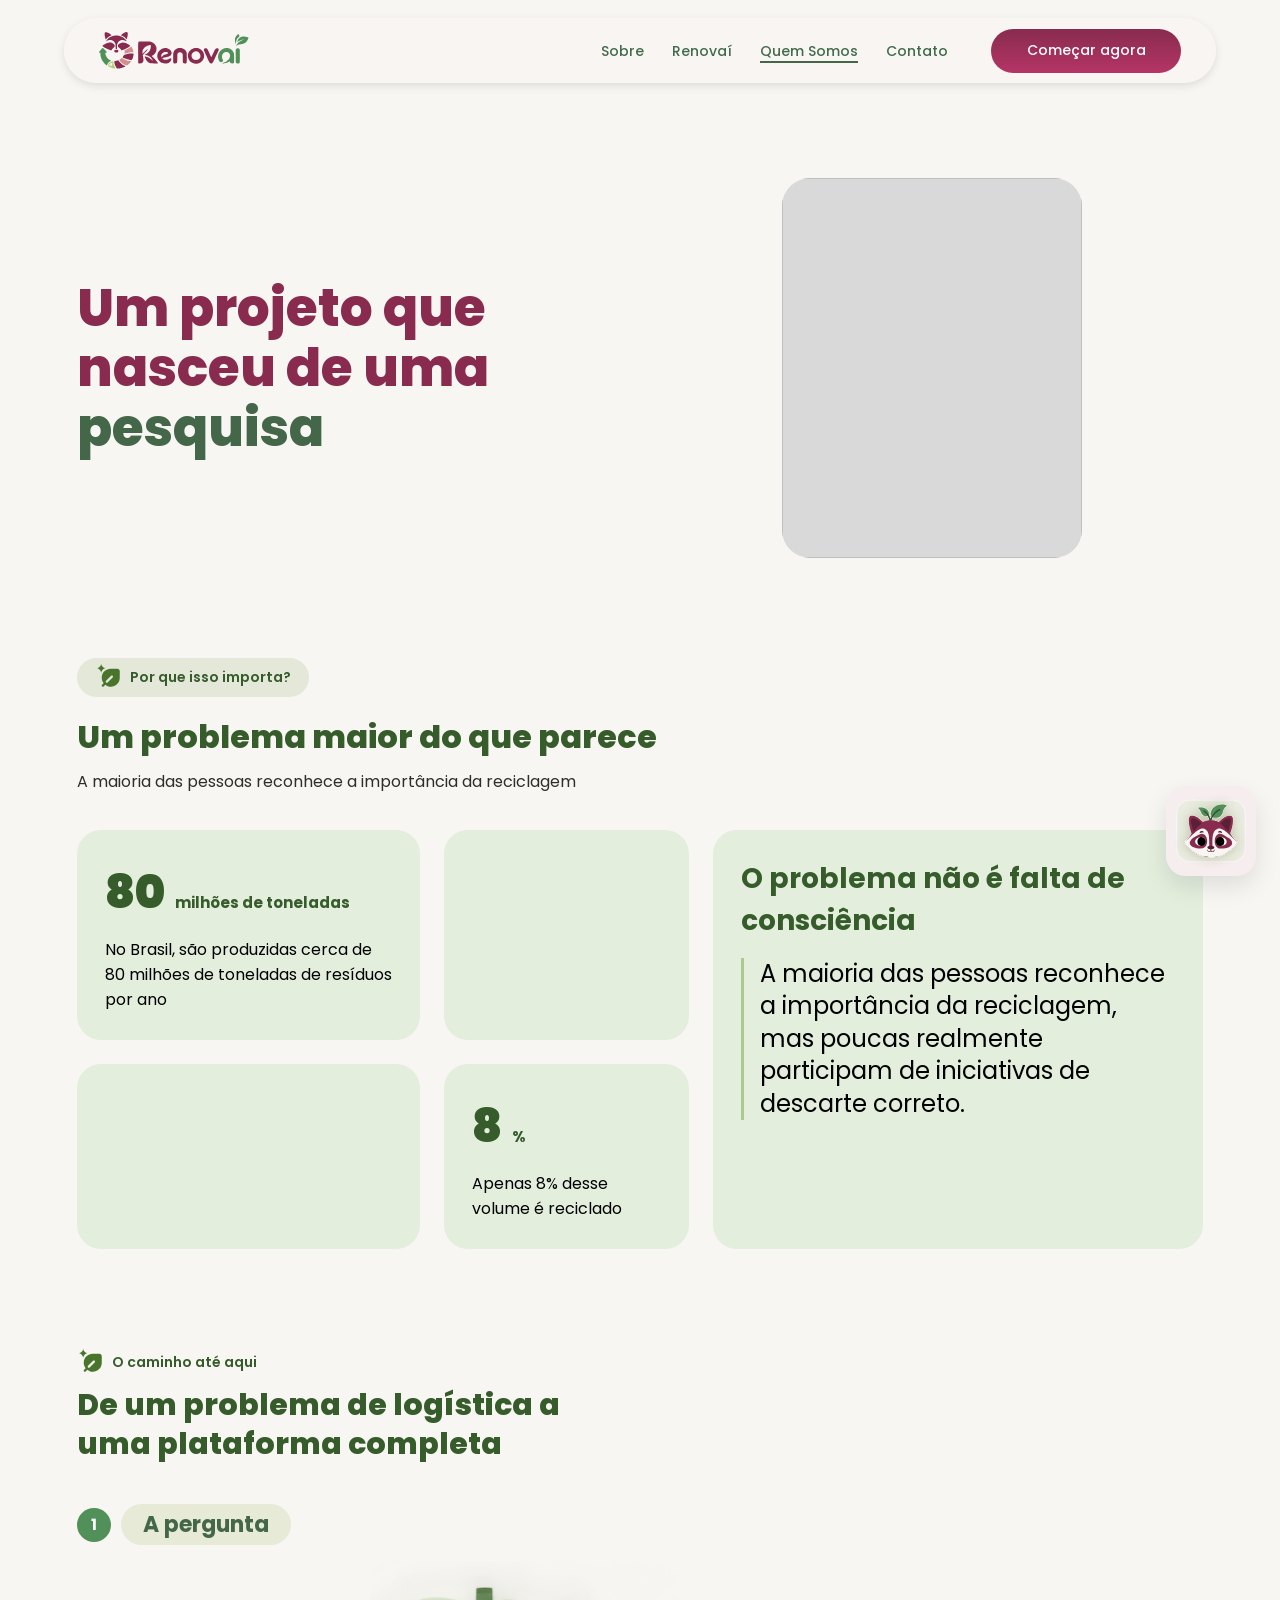
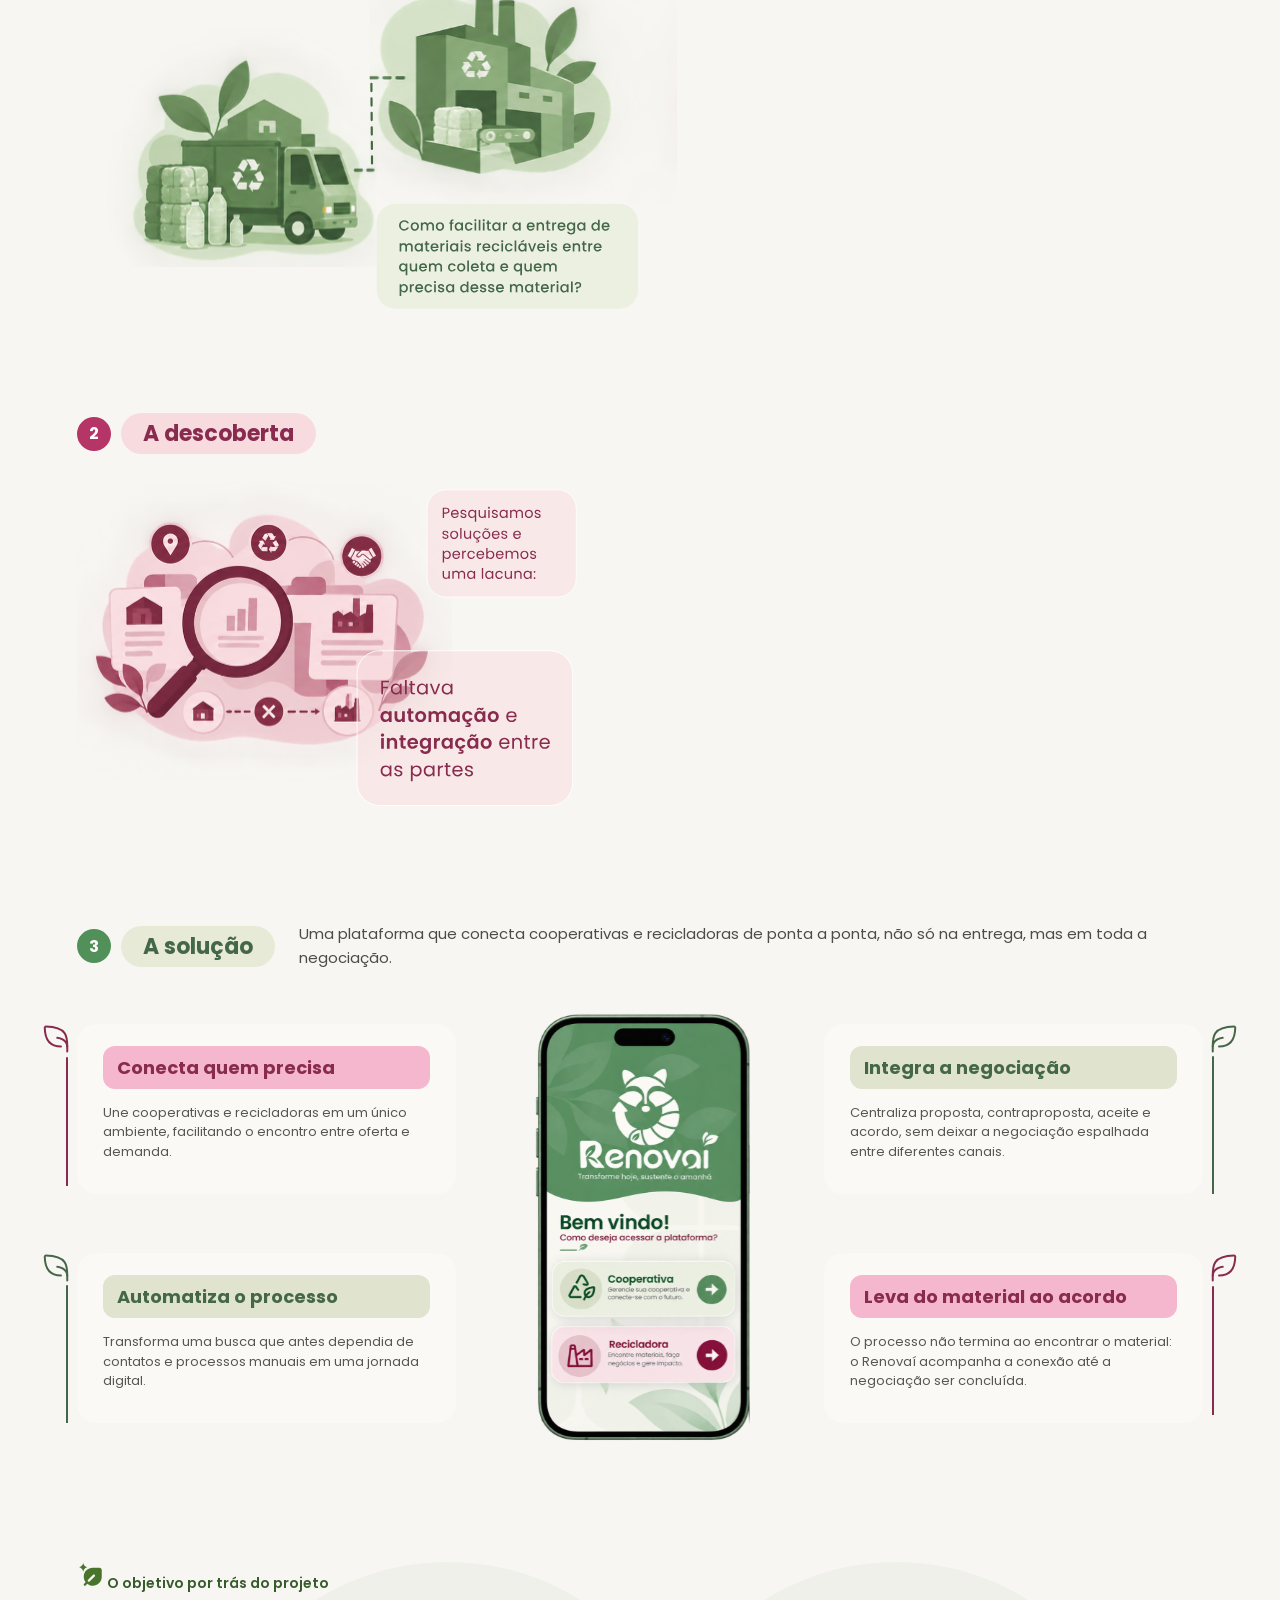
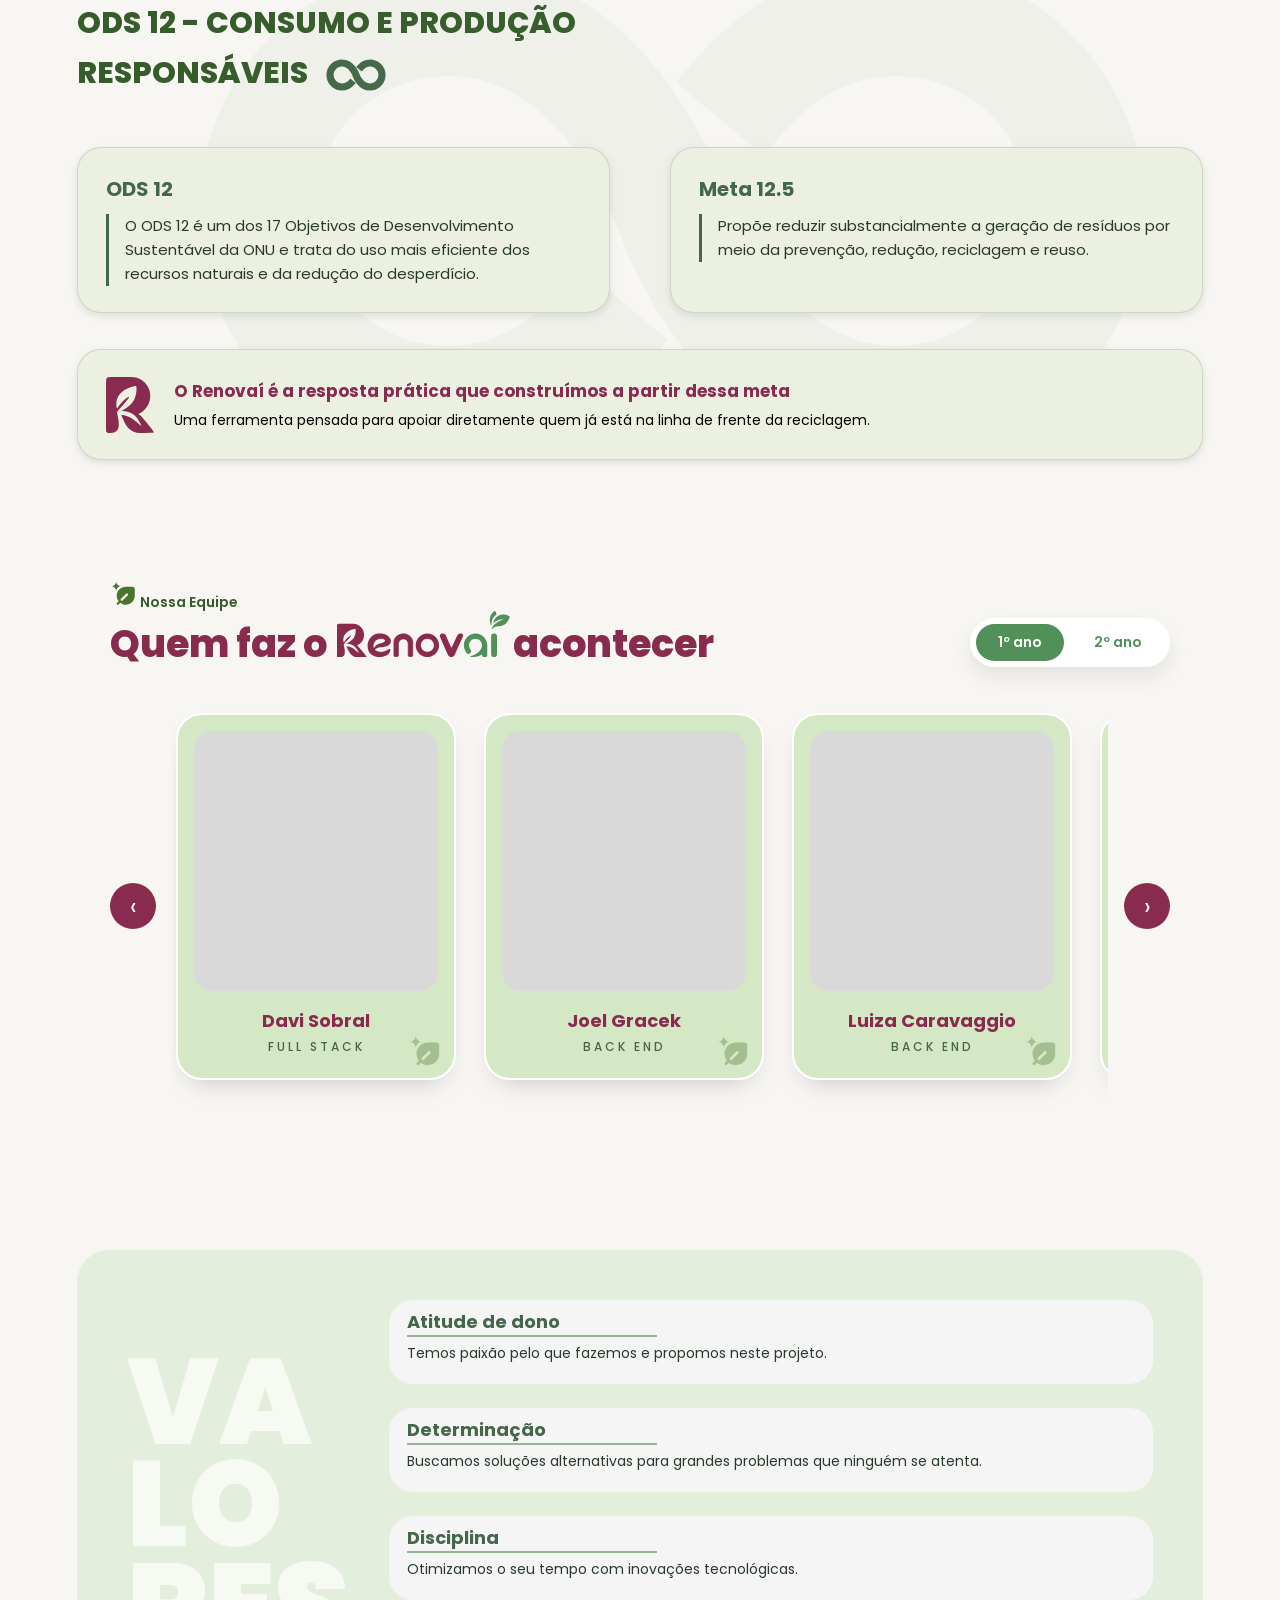
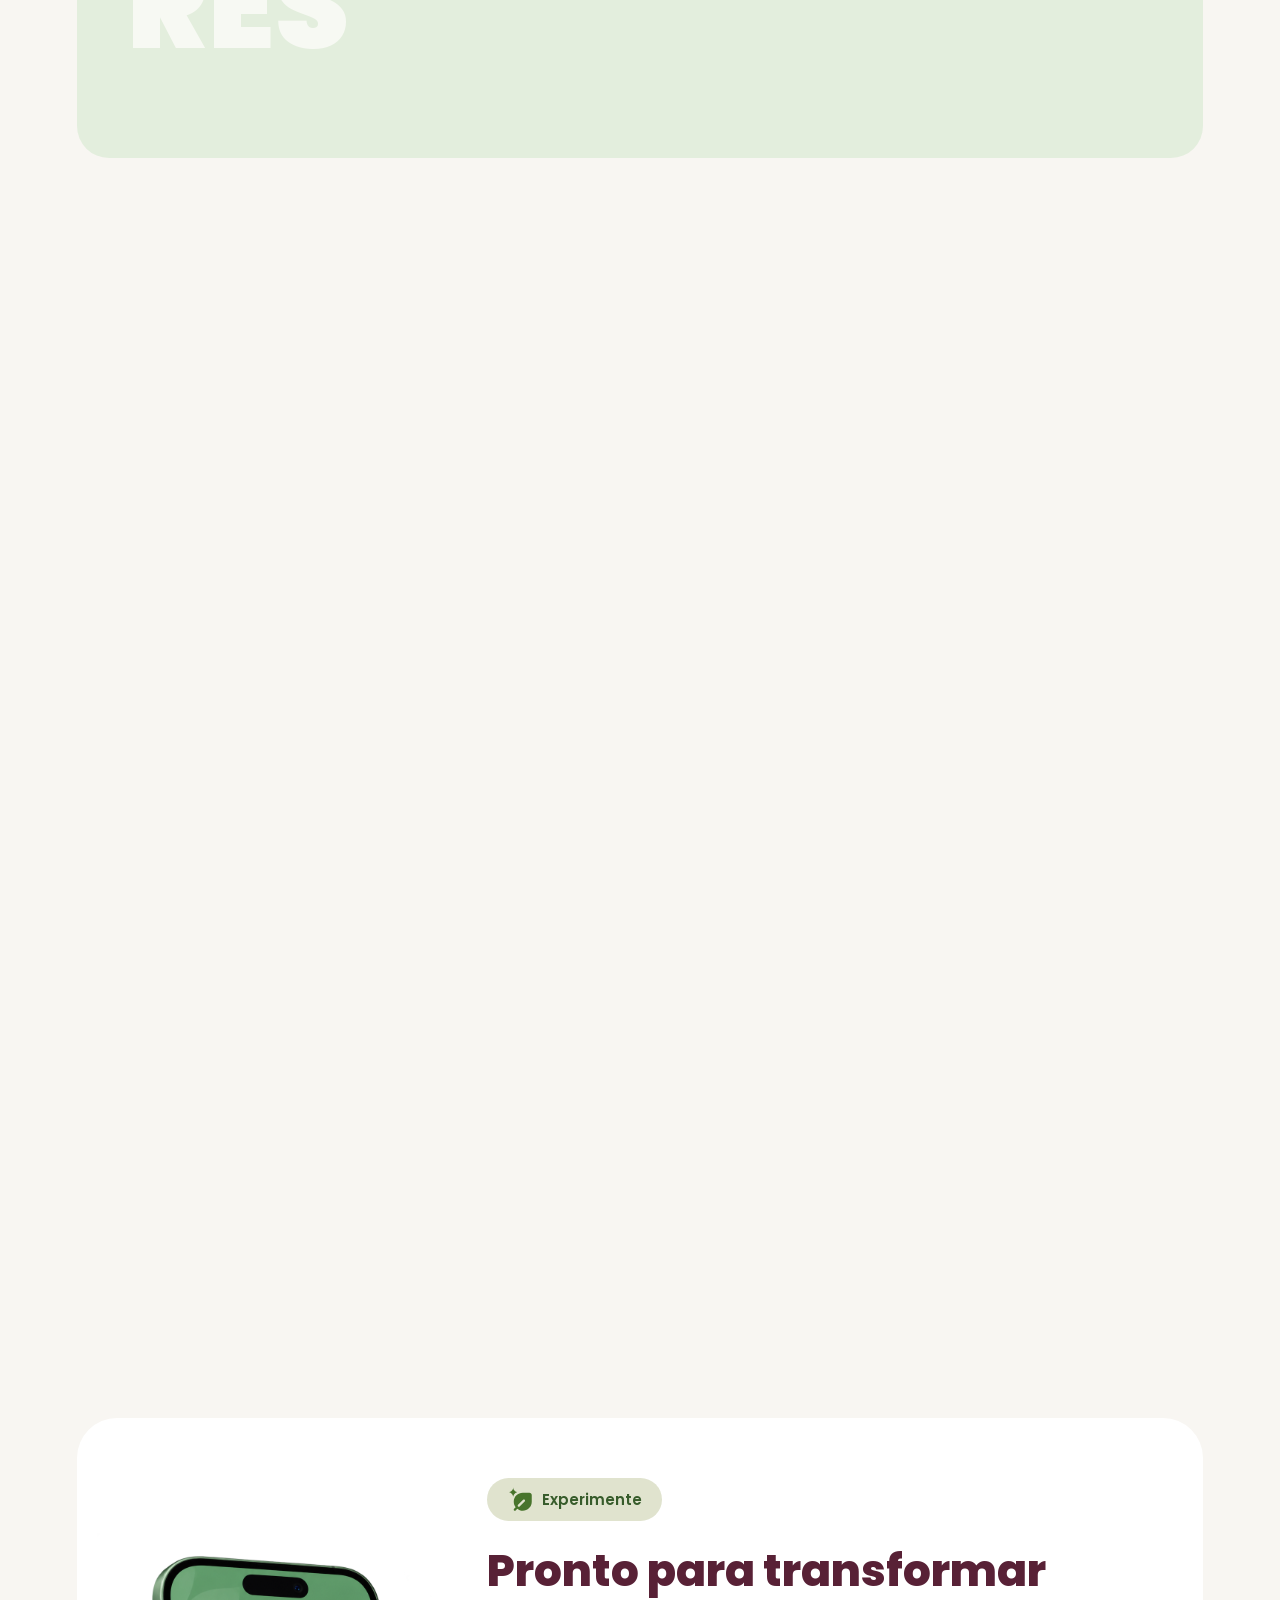
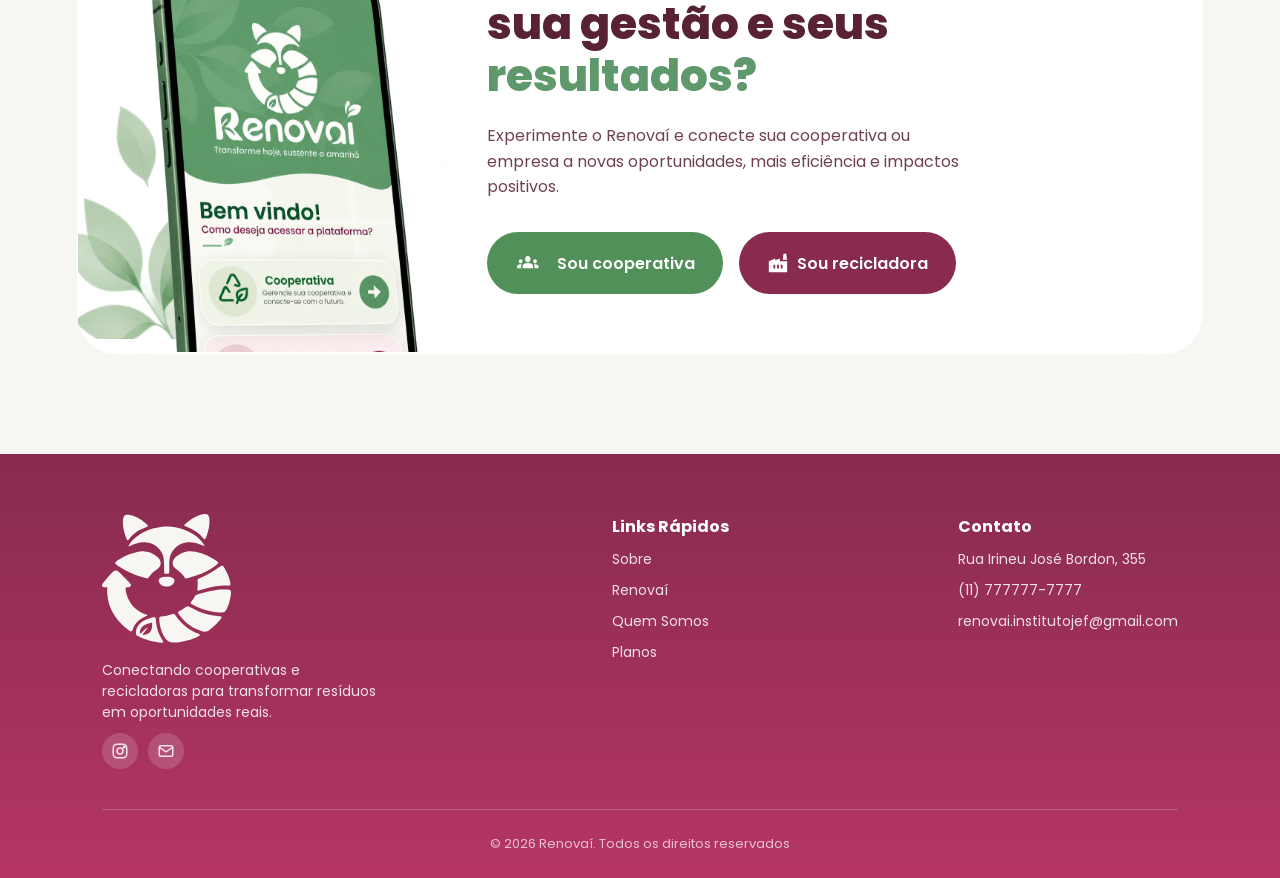
==== pages/quem_somos.html @ e83ac076 "fix: ajustando páginas Co-Authored-By: Claude Sonnet 5.5 <noreply@anthropic.com>" ====
<!DOCTYPE html>
<html lang="pt-BR">
<head>
    <meta charset="UTF-8">
    <meta name="viewport" content="width=device-width, initial-scale=1.0">
    <title>Quem somos?</title>
    <link rel="stylesheet" href="../css/style.css">
    <link rel="stylesheet" href="../css/responsive.css">
    <link rel="shortcut icon" href="../images/Nimo.svg" type="image/svg+xml">
    <link rel="preconnect" href="https://fonts.googleapis.com">
    <link rel="preconnect" href="https://fonts.gstatic.com" crossorigin>
    <link href="https://fonts.googleapis.com/css2?family=Poppins:ital,wght@0,100;0,200;0,300;0,400;0,500;0,600;0,700;0,800;0,900;1,100;1,200;1,300;1,400;1,500;1,600;1,700;1,800;1,900&family=Pridi:wght@200;300;400;500;600;700&display=swap" rel="stylesheet">
</head>
<body>
    <header class="header">
        <nav class="navbar" aria-label="Navegação Principal">
                <img src="../images/Frame 6.svg" alt="Logo Renovaí" id="logo">

            <ul class="nav-links">
                
                <li>
                    <a href="../index.html">Sobre</a>
                </li>

                <li>
                    <a href="renovai.html">
                        Renovaí
                    </a>
                </li>

                <li>
                    <a href="quem_somos.html" style="border-bottom: 2px solid #456749;">
                        Quem Somos
                    </a>
                </li>

                <li>
                    <a href="#footer-sobrenos">
                        Contato
                    </a>
                </li>

                <li>
                    <a class="cta1" href="http://localhost:8080/Renovai_Dev_1Ano_war_exploded/cadastro.jsp" style="color: #fff; display: inline-flex; align-items: center; justify-content: center;">Começar agora</a>
                </li>

            </ul>
        </nav>
    </header>
    <main>
       <section class="pesquisa-hero">
        <h1 class="pesquisa-titulo">Um projeto que nasceu de uma <span class="pesquisa-destaque">pesquisa</span></h1>

        <div class="pesquisa-imagens">
            <div class="pesquisa-img-wrap">
                <div class="pesquisa-img-fundo"></div>
                <img alt="" class="pesquisa-img-principal">
            </div>
            <div class="pesquisa-img-wrap"></div>
        </div>

        <div class="pesquisa-mascote">
            <img src="../images/Nimo.svg" alt="">
        </div>
       </section> 

       <section class="porque-importa">
        <span class="importa-badge"><img src="../images/Leaf spark.svg" alt=""> Por que isso importa?</span>
        <h2 class="importa-titulo">Um problema maior do que parece</h2>
        <p class="importa-subtitulo">A maioria das pessoas reconhece a importância da reciclagem</p>

        <div class="importa-grid">
            <div class="importa-card importa-stat1">
                <h3 class="importa-numero">80 <span>milhões de toneladas</span></h3>
                <p>No Brasil, são produzidas cerca de 80 milhões de toneladas de resíduos por ano</p>
            </div>

            <div class="importa-card importa-blank1"></div>

            <div class="importa-card importa-blank2"></div>

            <div class="importa-card importa-stat2">
                <h3 class="importa-numero">8<span>%</span></h3>
                <p>Apenas 8% desse volume é reciclado</p>
            </div>

            <div class="importa-card importa-texto">
                <h3>O problema não é falta de consciência</h3>
                <p>A maioria das pessoas reconhece a importância da reciclagem, mas poucas realmente participam de iniciativas de descarte correto.</p>
            </div>
        </div>
       </section>

       <section class="caminho">
            <span class="caminho-badge"><img src="../images/Leaf spark.svg" alt=""> O caminho até aqui</span>
            <h2 class="caminho-titulo">De um problema de logística a <br>uma plataforma completa</h2>

            <div class="caminho-passos">
                <div class="caminho-passo">
                    <div class="caminho-numero caminho-numero-verde">1</div>
                    <h3 class="caminho-passo-verde">A pergunta</h3>
                    <div class="caminho-conteudo">
                        <div class="caminho-ilustracao caminho-ilustracao-verde">
                            <img src="../images/passo-1.svg" alt="">
                        </div>
                    </div>
                </div>

                <div class="caminho-passo">
                    <div class="caminho-numero caminho-numero-rosa">2</div>
                    <h3 class="caminho-passo-rosa">A descoberta</h3>
                    <div class="caminho-conteudo">
                        <div class="caminho-ilustracao caminho-ilustracao-rosa">
                            <img src="../images/passo-2.svg" alt="">
                        </div>
                    </div>
                </div>

                <div class="caminho-passo">
                    <div class="caminho-numero caminho-numero-verde">3</div>
                    <div class="caminho-passo-3-topo">
                        <h3 class="caminho-passo-verde">A solução</h3>
                        <p>Uma plataforma que conecta cooperativas e recicladoras de ponta a ponta, não só na entrega, mas em toda a negociação.</p>
                    </div>

                    <div class="caminho-passo-3-grid">
                        <div class="caminho-feature caminho-feature-rosa caminho-feature-esq">
                            <img src="../images/folhinha.svg" alt="" class="feat-folha">
                            <img src="../images/linha.svg" alt="" class="feat-linha">
                            <h4>Conecta quem precisa</h4>
                            <p>Une cooperativas e recicladoras em um único ambiente, facilitando o encontro entre oferta e demanda.</p>
                        </div>
                        <div class="caminho-feature caminho-feature-verde caminho-feature-dir">
                            <img src="../images/folhinha-verde-linha.svg" alt="" class="feat-folha-linha">
                            <h4>Integra a negociação</h4>
                            <p>Centraliza proposta, contraproposta, aceite e acordo, sem deixar a negociação espalhada entre diferentes canais.</p>
                        </div>

                        <div class="caminho-passo-3-celular">
                            <img src="../images/passo_3_celular.svg" alt="">
                        </div>

                        <div class="caminho-feature caminho-feature-verde caminho-feature-esq">
                            <img src="../images/folhinha-verde-linha.svg" alt="" class="feat-folha-linha">
                            <h4>Automatiza o processo</h4>
                            <p>Transforma uma busca que antes dependia de contatos e processos manuais em uma jornada digital.</p>
                        </div>

                        <div class="caminho-feature caminho-feature-rosa caminho-feature-dir">
                            <img src="../images/folhinha.svg" alt="" class="feat-folha">
                            <img src="../images/linha.svg" alt="" class="feat-linha">
                            <h4>Leva do material ao acordo</h4>
                            <p>O processo não termina ao encontrar o material: o Renovaí acompanha a conexão até a negociação ser concluída.</p>
                        </div>
                    </div>
                </div>
            </div>
       </section>

       <section class="ods12">
            <img src="../images/carbon_infinity-symbol.svg" alt="" class="simbolo-ods">
            <span class="ods12-badge"><img src="../images/Leaf spark.svg" alt=""> O objetivo por trás do projeto</span>
            <h2 class="ods12-titulo">ODS 12 - Consumo e Produção<br>Responsáveis <span><img src="../images/ods-icone.svg" alt="" class="ods12-icone"></span></h2>

            <div class="ods12-grid">
                <div class="ods12-coluna">
                    <h3>ODS 12</h3>
                    <p>O ODS 12 é um dos 17 Objetivos de Desenvolvimento Sustentável da ONU e trata do uso mais eficiente dos recursos naturais e da redução do desperdício.</p>
                </div>
                <div class="ods12-coluna">
                    <h3>Meta 12.5</h3>
                    <p>Propõe reduzir substancialmente a geração de resíduos por meio da prevenção, redução, reciclagem e reuso.</p>
                </div>
            </div>

            <div class="ods12-destaque">
                <span class="ods12-destaque-icone"><img src="../images/R_icone.svg" alt=""></span>
                <div>
                    <h4>O Renovaí é a resposta prática que construímos a partir dessa meta</h4>
                    <p>Uma ferramenta pensada para apoiar diretamente quem já está na linha de frente da reciclagem.</p>
                </div>
            </div>
       </section>

       <section class="equipe">
        <div class="equipe-cabecalho">
            <div>
                <span class="equipe-badge"><img src="../images/Leaf spark.svg" alt=""> Nossa Equipe</span>
                <h2 class="equipe-titulo">
                    Quem faz o <img src="../images/Nome Renovaí.svg" alt="Renovaí" class="equipe-logo"> acontecer
                </h2>
            </div>

            <div class="equipe-anos">
                <button class="equipe-ano active" data-ano="1">1º ano</button>
                <button class="equipe-ano" data-ano="2">2º ano</button>
            </div>
        </div>

        <div class="equipe-carrossel">
            <button class="equipe-seta" data-direcao="-1" aria-label="Anterior">‹</button>
            <div class="equipe-trilho" id="equipe-trilho" tabindex="0"></div>
            <button class="equipe-seta" data-direcao="1" aria-label="Próximo">›</button>
        </div>
    </section>

       <section class="valores">
        <div class="valores-pista">
        <div class="valores-pin">
        <div class="valores-grid">
            <div class="valores-letras">
                <span>VA</span>
                <span>LO</span>
                <span>RES</span>
            </div>
            <div class="valores-lista">
                <div class="valores-item">
                    <h4>Atitude de dono</h4>
                    <p>Temos paixão pelo que fazemos e propomos neste projeto.</p>
                </div>
                <div class="valores-item">
                    <h4>Determinação</h4>
                    <p>Buscamos soluções alternativas para grandes problemas que ninguém se atenta.</p>
                </div>
                <div class="valores-item">
                    <h4>Disciplina</h4>
                    <p>Otimizamos o seu tempo com inovações tecnológicas.</p>
                </div>
                <div class="valores-item">
                    <h4>Disponibilidade</h4>
                    <p>Disponibilizamos tempo para cada um que faz parte deste projeto.</p>
                </div>
                <div class="valores-item">
                    <h4>Humildade</h4>
                    <p>Sempre consideramos a opinião dos outros.</p>
                </div>
                <div class="valores-item">
                    <h4>Simplicidade</h4>
                    <p>Fazemos as coisas acontecerem de forma simples e prática.</p>
                </div>
                <div class="valores-item">
                    <h4>Franqueza</h4>
                    <p>Nos comunicamos de forma transparente, verdadeira e respeitosa.</p>
                </div>
            </div>
            </div>
            </div>
            </div>
       </section>
       
       <section class="experimente">
        <div class="experimente-card">
        <div class="experimente-img">
            <img src="../images/celular_cta.svg" alt="Celular Renovaí" class="experimente-celular">
            <img src="../images/folhas.svg" alt="" class="experimente-folhas">
        </div>
        <div class="experimente-texto">
            <span class="experimente-badge"><img src="../images/Leaf spark.svg" alt=""> Experimente</span>
            <h2 class="experimente-titulo">
                Pronto para transformar <br>
                sua gestão e seus <span class="destaque-verde">resultados?</span>
            </h2>
            <p class="experimente-descricao">
                Experimente o Renovaí e conecte sua cooperativa
                ou empresa a novas oportunidades, mais
                eficiência e impactos positivos.
            </p>
            <div class="experimente-botoes">
                <button class="btn-sou-cooperativa">
                    <img src="../images/Groups.svg" alt="">
                    Sou cooperativa
                </button>
                <button class="btn-sou-recicladora">
                    <img src="../images/fabrica.svg" alt="">
                    Sou recicladora
                </button>
            </div>
        </div>
    </div>
</section>

</main>
<footer class="footer_sobrenos" id="footer-sobrenos">
    <div class="footer-conteudo">
    <ul class="footer-marca">
        <li>
        <img src="../images/Renovaí Logo.svg" alt="Ícone do Renovaí">
        </li>

        <li>
            <p>Conectando cooperativas e recicladoras para transformar resíduos em oportunidades reais.</p>
        </li>
        <li class="footer-social">
            <a href="https://www.instagram.com/renovai.app/" target="_blank"
            rel="noopener noreferrer" aria-label="Instagram">
                <svg viewBox="0 0 24 24" width="18" height="18" fill="none" stroke="currentColor" stroke-width="2"><rect x="3" y="3" width="18" height="18" rx="5"/><circle cx="12" cy="12" r="4"/><circle cx="17.5" cy="6.5" r="1"/></svg>
            </a>

            <a href="mailto:renovai.institutojef@gmail.com" target="_blank" rel="noopener noreferrer" aria-label="E-mail">
                        <svg viewBox="0 0 24 24" width="18" height="18" fill="none" stroke="currentColor" stroke-width="2"><rect x="3" y="5" width="18" height="14" rx="2"/><path d="M3 7l9 6 9-6"/></svg>                
            </a>

        </li>

    </ul>
    <ul>
        <li>
            <p class="footer-titulo">Links Rápidos</p>
        </li>
        <li>
            <a href="../index.html">
                Sobre
            </a>
        </li>
        <li>
            <a href="renovai.html">
                Renovaí
            </a>
        </li>
        <li>
            <a href="quem_somos.html">
                Quem Somos
            </a>
        </li>
        <li>
            <a href="../index.html#planos">
                Planos
            </a>
        </li>
    </ul>
    <ul>
        <li>
            <p class="footer-titulo">Contato</p>
        </li>
        <li>Rua Irineu José Bordon, 355</li>
        <li>(11) 777777-7777</li>
        <li>renovai.institutojef@gmail.com</li>
    </ul>
    </div>
    <p class="footer-copy">© 2026 Renovaí. Todos os direitos reservados
    </p>
    </footer>
    <script src="../scripts/main.js" defer></script>
</body>
</html>
---- css/style.css ----
* {
    margin: 0;
    padding: 0;
    box-sizing: border-box;
}


body {
    font-family: 'Poppins', sans-serif;
    min-height: 100vh;
    width: 100%;
    overflow-x: hidden;

    background-size: 100% auto;
    background-position: top center;
    background-repeat: no-repeat;
    background-color: #F8F6F2;
}
.header {
    width: 100%;
    padding-top: 18px;
}

img {
    max-width: 100%;
}

button{
   border: none;
   outline: none;
}
.navbar {
    width: 90vw;
    height: 65px;

    position: fixed;
    top: 18px;
    left: 50%;
    transform: translateX(-50%);
    z-index: 1000;

    display: flex;
    align-items: center;

    padding: 0 35px;

    background-color: rgba(248, 246, 242, 0.7);
    border-radius: 40px;

    box-shadow: 0 3px 8px rgba(0, 0, 0, 0.10);

    backdrop-filter: blur(60px);
    -webkit-backdrop-filter: blur(60px);
}



#logo {
    width: 150px;
    height: auto;
    display: block;
}

.nav-links {
    display: flex;
    align-items: center;
    gap: 28px;

    margin-left: auto;

    list-style: none;
}

.nav-links a {
    color: #416b4c;
    text-decoration: none;
    font-family: 'Poppins', sans-serif;
    font-size: 14px;
    font-weight: 500;
}
main {
     min-height: 800px;
     padding-top: 70px;
}

button {
    font-family: inherit;
    cursor: pointer;
}

.titulo1 {
  top: 90px;
  right: -30px;
}

.title1 {
    color: #882B4E;
    font-weight: 900;
    font-size: 64px;
    display: block;
    font-family: 'Poppins',sans-serif;
    line-height: 58px;
}

.title2 {
    color: #5E986B;
    font-weight: 900;
    font-size: 64px;
    line-height: 58px;
    display: block;
    background: linear-gradient(90deg, #416b4c, #B2C29C);
    -webkit-background-clip: text;
    -webkit-text-fill-color: transparent;
    background-clip: text;
}


.cta1 {
    border-radius: 29px;
    padding: 8px 20px;
    width: 190px;
    height: 44px;
    background: linear-gradient(#882B4E, #B53566);
    color: #fff;
    font-size: 16px;
    font-family: 'Poppins', sans-serif;
    font-weight: bold;
    margin-left: 15px;
    text-decoration: none;
}



.conhecaRenovai{
  background-color: #882B4E;
  color: #fff;
  border-radius: 29px;
  font-weight: 600;
  font-size: 16px;
  height: 48px;
  padding: 8px 22px;
}


.sobreNos{
  background-color: #F8F6F2;
  color: #416b4c;
  border-color: #5E986B;
  border-style: solid;
  border-radius: 29px;
  border-width: 2px;
  font-weight: 600;
  font-size: 16px;
  height: 48px;
  padding: 8px 22px;
}

.hero {
  min-height: 720px;
  position: relative;
  width: 100%;
  top: 80px;
}

.hero-img-1 {
    position: absolute;
    top: 15px;
    left: 7px;
    z-index: 1;
}

.hero-img-2 {
    position: absolute;
    top: -138px;
    left: 180px;
    z-index: 1;
}

.hero-img-3 {
    position: absolute;
    top: 15px;
    left: 180px;
    z-index: 1;
}

.hero-img-4 {
    position: absolute;
    top: -104px;
    left: 4px;
    z-index: 1;
}

.hero-img-5 {
    position: absolute;
    top: -235px;
    left: -10px;
    z-index: 1;
}

.images-hero {
  position: relative;
  inset: 0;
  width: 100%;
  height: 100%;
}

.hero-celular {
  position: absolute;
  width: 425px;
  top: 10px;
  right: 13%;
  z-index: 5;
}

.hero-folhas {
  position: absolute;
  right: 0%;
  top: -35px;
  z-index: 4;
}

.hero-predios {
  z-index: 3;
  position: absolute;
  left: 28%;
  top: 140px;
}

.hero-fundo {
  z-index: 0;
  position: absolute;
  top: -200px;
}

.hero-texto {
  position: relative;
  width: 50%;
  margin-left: 6.5%;
  margin-top: 2%;
}

.hero-texto p{
  font-size: 16px;
  max-width: 500px;
  line-height: 1.6;
  margin-top: 18px;
  margin-bottom: 28px;
  margin-left: 0;
  
}

.hero-botoes {
  display: flex;
  align-items: center;
  gap: 16px;
}

.beneficios {
  position: relative;
  min-height: 600px;
}

.titulo-beneficios {
    display: flex;
    align-items:flex-end;
    justify-content:center;
    gap: 10px;
    color: #456749;
    font-size: 46px;
    font-weight: 700;
}

.logo_porque {
  width: auto;
  height: auto;
  top: -25px;
}

.hero-frase {
  width: 100%;
  display: flex;
  justify-content: flex-end;
}

.retangulos {
  position: relative;
  width: 100%;
  min-height: 500px;
}

.section2-1 {
  position: absolute;
  right: 285px;
  top: 0;
  z-index: 1;
  opacity: 25%;
}

.section2-2 {
  position: absolute;
  right: 20px;
  top: 3px;
  z-index: 1;
  opacity: 25%;
}

.section2-3 {
  position: absolute;
  right: 20px;
  top: 230px;
  z-index: 1;
  opacity: 25%;
}

.section2-4 {
  position: absolute;
  right: 285px;
  top: 230px;
  opacity: 25%;
  z-index: 1;
}


.beneficios-conteudo {
  position: relative;
  z-index: 2;
  display: flex;
  gap: 32px;
  align-items: flex-start;
  max-width: 1100px;
  margin: 0 auto;
  padding: 0 6%;
}

.icone-trilha {
  position: relative;
  width: 240px;
  height: 500px;
  flex-shrink: 0;
}

.wheel-svg {
  position: absolute;
  top: 0;
  left: -240px;
  width: 480px;
  height: 500px;
  overflow: visible;
}


.leque-fundo path {
  fill: #DCEACB;
  opacity: 0.4;
  pointer-events: none;
}

.icone-segmento {
  fill: #DCEACB;
  stroke: #F8F6F2;
  stroke-width: 2;
  stroke-linejoin: round;
  cursor: pointer;
  transition: fill 0.18s ease;
}

.icone-segmento.active {
  fill: #882B4E;
}

.icone-segmento:hover:not(.active) {
  fill: #C9DFB2;
}


.beneficios-conteudo {
  position: relative;
  z-index: 2;
  display: flex;
  gap: 48px;
  align-items: flex-start;
  max-width: 1100px;
  margin: 0 auto;
  padding: 0 6%;
}


.beneficios-conteudo {
    position: relative;
    z-index: 2;
    display: flex;
    gap: 48px;
    align-items: flex-start;
    max-width: 1100px;
    margin: 0 auto;
    padding: 0 6%;
}

.icone-trilha {
    position: relative;
    width: 240px;
    height: 500px;
    flex: 0 0 240px;
    overflow: visible;

    /* Move toda a roda para a esquerda */
    transform: translateX(-180px);
}

.wheel-svg {
    position: absolute;
    top: 0;
    left: -240px;
    display: block;
    width: 480px;
    height: 500px;
    max-width: none;
    overflow: visible;
}


.icone-conteudo {
  position: absolute;
  transform: translate(-50%, -50%);
  width: 48px;
  height: 48px;
  display: flex;
  align-items: center;
  justify-content: center;
  pointer-events: none;
  z-index: 2;
}



/* Pétalas decorativas: suaves e discretas */
.leque-fundo path {
    fill: #DCEACB;
    opacity: 0.52;
    stroke: #F8F6F2;
    stroke-width: 5;
    stroke-linejoin: round;
    pointer-events: none;
}

/* Pétalas interativas */
.icone-segmento {
    fill: #DCEACB;
    stroke: #F8F6F2;
    stroke-width: 5;
    stroke-linejoin: round;
    stroke-linecap: round;
    cursor: pointer;
    transition:
        fill 240ms ease,
        filter 240ms ease,
        stroke 240ms ease;
}

/* Pétala selecionada */
.icone-segmento.active {
    fill: #882B4E;
    stroke: #F8F6F2;
    stroke-width: 4;
    filter: drop-shadow(0 5px 5px rgb(92 38 60 / 18%));
}

/* Realce delicado ao passar o mouse */
.icone-segmento:hover:not(.active) {
    fill: #C9DFB2;
    filter: drop-shadow(0 3px 4px rgb(69 103 73 / 12%));
}

/* Área dos ícones */
.icone-conteudo {
    position: absolute;
    width: 48px;
    height: 48px;
    display: flex;
    align-items: center;
    justify-content: center;
    border-radius: 50%;
    transform: translate(-50%, -50%);
    pointer-events: none;
    z-index: 2;
    background: transparent;
    transition: background-color 240ms ease;
}

/* Ícones consistentes */
.icone-conteudo img {
    display: block;
    width: 34px;
    height: 34px;
    object-fit: contain;
    transition:
        width 240ms ease,
        height 240ms ease,
        filter 240ms ease;
}

/* Ícone branco na pétala selecionada */
.icone-conteudo.active {
    background: transparent;
}

.icone-conteudo.active img {
    width: 34px;
    height: 34px;
    filter: brightness(0) invert(1);
}

/* Acessibilidade: respeita quem prefere menos animações */
@media (prefers-reduced-motion: reduce) {
    .icone-segmento,
    .icone-conteudo,
    .icone-conteudo img {
        transition: none;
    }
}





/* Card de benefícios */
.card-beneficio {
    position: relative;
    z-index: 3;
    flex: 1 1 0;
    min-width: 0;
    max-width: 540px;
    margin: 38px 0 0;
    padding: 32px 34px;

    background: #FFFFFF;
    border: 1px solid #E5EBDD;
    border-radius: 24px;
    box-shadow: 0 12px 32px rgb(54 78 51 / 9%);

    color: #344B36;
    box-sizing: border-box;
}

/* Cabeçalho */
.card-beneficio-topo {
    display: flex;
    align-items: center;
    gap: 18px;
    margin-bottom: 26px;
}

/* Ícone do cabeçalho */
.card-beneficio-icone {
    display: flex;
    align-items: center;
    justify-content: center;
    flex: 0 0 64px;
    width: 64px;
    height: 64px;

    background: #F0F5E9;
    border-radius: 18px;
}

.card-beneficio-icone img {
    display: block;
    width: 36px;
    height: 36px;
    object-fit: contain;
}

/* Título */
.card-beneficio-topo h3 {
    margin: 0 0 7px;
    color: #456749;
    font-size: 27px;
    font-weight: 700;
    line-height: 1.2;
}

/* Subtítulo */
.card-beneficio-topo p {
    margin: 0;
    color: #6D776A;
    font-size: 15px;
    line-height: 1.6;
}

/* Lista de benefícios */
.card-beneficio-lista {
    display: flex;
    flex-direction: column;
    gap: 16px;
    margin: 0;
    padding: 22px 0 0;
    border-top: 1px solid #E8EDE3;
    list-style: none;
}

.card-beneficio-lista li {
    display: flex;
    align-items: flex-start;
    gap: 12px;
    color: #4C584A;
    font-size: 15px;
    line-height: 1.6;
}

.card-beneficio-lista li span {
    display: inline-flex;
    align-items: center;
    justify-content: center;
    flex: 0 0 22px;
    width: 22px;
    height: 22px;
    margin-top: 1px;

    background: #EAF2E2;
    border-radius: 50%;
    color: #456749;
    font-size: 13px;
    font-weight: 700;
}

/* Telas menores */
@media (max-width: 768px) {
    .card-beneficio {
        width: 100%;
        max-width: 100%;
        margin-top: 20px;
        padding: 24px;
        border-radius: 20px;
    }

    .card-beneficio-topo {
        gap: 14px;
        margin-bottom: 22px;
    }

    .card-beneficio-icone {
        flex-basis: 54px;
        width: 54px;
        height: 54px;
    }

    .card-beneficio-topo h3 {
        font-size: 23px;
    }

    .card-beneficio-topo p,
    .card-beneficio-lista li {
        font-size: 14px;
    }
}

.bloco_coop {
  position: absolute;
  min-height: 540px;
  background-color: #EAECE6;
  border-radius: 35px;
  width: 45%;
  left: 65px;
  top: 0;
}

.linhas-1_card,
.linhas-2_card,
.linhas-3_card,
.linhas-4_card {
  width: 80%;
  margin: 8px 50px;
  border: none;
  border-top: 1px solid #582136;
  opacity: 0.3;
}

.texto1_card_coop,
.texto2_card_coop,
.texto3_card_coop,
.texto4_card_coop {
  margin-top: 25px;
  margin-left: 90px;
  margin-right: 30px;
  padding-top: 3px;
  color: #2E3D30;
  opacity: 80%;
  font-size: 22px;
}

.texto1_card_coop {
  margin-top: 210px;
}

.primeira_linha_coop {
  position: absolute;
  font-size: 38px;
  color:#456749;
  line-height: 25px;
  left: 30px;
  top: 105px;
}

.segunda_linha_coop {
  position: absolute;
  font-size: 38px;
  color: #456749;
  line-height: 25px;
  display: block;
  left: 30px;
  top: 152px;
}

.beneficios_coop_reci {
  position: relative;
  width: 100%;
  min-height: 650px;
  margin-top: 100px;
}

.bloco_recicladora {
  align-items: center;
  position: absolute;
  min-height: 540px;
  background-color: #F6EDEE;
  border-radius: 35px;
  width: 45%;
  right: 65px;
  top: 0;
}

.primeira_linha_reci {
  position: absolute;
  font-size: 38px;
  color: #882B4E;
  line-height: 25px;
  left: 80px;
  top: 105px;
}

.segunda_linha_reci {
  position: absolute;
  font-size: 38px;
  color: #882B4E;
  line-height: 25px;
  display: block;
  left: 80px;
  top: 152px;
}


.linhas1_card,
.linhas2_card,
.linhas3_card,
.linhas4_card {
  width: 80%;
  margin: 8px 50px;
  border: none;
  border-top: 1px solid #582136;
  opacity: 0.3;
}

.texto1_card_reci,
.texto2_card_reci,
.texto3_card_reci,
.texto4_card_reci {
  margin-top: 25px;
  margin-left: 90px;
  margin-right: 30px;
  padding-top: 3px;
  color: #582136;
  font-size: 22px;
}

.texto1_card_reci{
  margin-top: 210px;
}

.section3-1 {
  position: absolute;
  z-index: 2;
  top: 204px;
  left: -13px;
}

.section3-2 {
  position: absolute;
  top: 120px;
  right: 45.5%;
  width: 150px;
  z-index: 4;
}

.section3-3 {
  position: absolute;
  top: 140px;
  right: 47%;
  width: 100px;
  z-index: 5;
}

.section3-4 {
  position: absolute;
  top: 350px;
  right: -2px;
  z-index: 2;
}

.ctacoop {
  position: absolute;
  border-radius: 35px;
  top: 50px;
  left: 35px;
  border-style: solid;
  background-color: #5E986B;
  border-color: #5E986B;
  color: white;
  width: 165px;
  font-size: 16px;
  height: 30px;
  z-index: 0;
}

.ctareci {
  position: absolute;
  border-radius: 35px;
  left: 65px;
  top: 50px;
  border-style: solid;
  background-color: #882B4E;
  border-color: #882B4E;
  color: white;
  width: 165px;
  font-size: 16px;
  height: 30px;
  z-index: 0;
}

.planos {
  min-height: 720px;
  position: relative;
}

.section4-1 {
  position: absolute;
  top: -30px;
  left: -1%;
  opacity: 0.2;
}

.section4-2 {
  position: absolute;
  top: 225px;
  left: -1%;
  opacity: 0.2;
}

.section4-3 {
  position: absolute;
  top: 18px;
  left: 14%;
  opacity: 0.2;
}

.div_planos {
  position: relative;
  display: flex;
  flex-direction: column;
  align-items: center;
  z-index: 2;
}

.coop_reci{
  width: 100%;
  display: flex;
  justify-content: center;
  margin-top: 5px;
  gap: 15px;
  flex-wrap: wrap;
}

.planos_titulo {
  position: relative;
  text-align: center;
  font-size: 36px;
  background: linear-gradient(90deg,#582136,#BE4875);
  -webkit-background-clip: text;
  -webkit-text-fill-color: transparent;
  background-clip: text;
  margin-left: 0;
}

.planosReciCoop {
    background-color: white;
    border-radius: 30px;
    padding: 8px;
    display: flex;
    justify-content: center;
    gap: 15px;
    box-shadow: 0 18px 8px rgba(0, 0, 0, 0.12);
}

.cooper {
  width: 300px;
  height: 45px;
  background-color: #519058;
  color: white;
  font-weight: 500;
  font-size: 20px;
  border-radius: 52px;
  display: flex;
  align-items: center;
  justify-content: center;
}


.recicl {
  width: 300px;
  height: 45px;
  font-weight: 500;
  background-color: #F8F6F2;
  border: 4px solid #882B4E;
  border-radius: 52px;
  font-size: 20px;
  color: #882B4E;
  display: flex;
  align-items: center;
  justify-content: center;
}

.cooper,
.recicl {
  transition: background-color 0.2s ease, color 0.2s ease, border-color 0.2s ease;
}

/* Cooperativa: verde quando ativo, contornado quando inativo */
.cooper.active {
  background-color: #519058;
  color: #fff;
  border: none;
}
.cooper:not(.active) {
  background-color: #F8F6F2;
  color: #519058;
  border: 4px solid #519058;
}

/* Recicladora: vinho quando ativo, contornado quando inativo */
.recicl.active {
  background-color: #882B4E;
  color: #fff;
  border: none;
}
.recicl:not(.active) {
  background-color: #F8F6F2;
  color: #882B4E;
  border: 4px solid #882B4E;
}

.cooper img {
  width: 36px;
  height: 36px;
  object-fit: contain;
  margin: 0 8px 0 0;
}

.recicl img {
  width: 32px;
  height: 32px;
  object-fit: contain;
  margin: 0 8px 0 0;
}

.planos-bloco-destaque,
.planos-bloco-pagos {
  margin-bottom: 70px;
}

.planos-destaque-conteudo {
  display: flex;
  align-items: flex-start;
  justify-content: space-between;
  gap: 60px;
  max-width: 1100px;
  margin: 50px auto 0;
  text-align: left;
}

.planos-destaque-texto {
  flex: 1;
  padding-top: 10px;
}

.planos-destaque-titulo {
  font-size: 34px;
  font-weight: 800;
  color: #582136;
  line-height: 1.25;
  margin-bottom: 20px;
}

.planos-destaque-titulo1 {
  color: #456749;
}

.planos-destaque-descricao {
  font-size: 16px;
  color: #582136;
  line-height: 1.6;
  max-width: 420px;
}

.planos-pagos-cards {
  display: none;
  justify-content: center;
  gap: 40px;
  margin-top: 50px;
  flex-wrap: wrap;
}

.planos-pagos-cards.ativo {
  display: flex;
}

.planos-painel {
  display: none;
  width: 100%;
}

.planos-painel.ativo {
  display: block;
}

.planos-painel-texto {
  text-align: center;
  max-width: 600px;
  margin: 50px auto 0;
}

.planos-pagos-cards {
  display: flex;
  justify-content: center;
  gap: 40px;
  margin-top: 50px;
  flex-wrap: wrap;
}

/* ===== Cards de plano (base comum) ===== */
.plano-card {
  flex-shrink: 0;
  width: 360px;
  border-radius: 28px;
  padding: 36px;
  text-align: left;
}

.plano-card h3 {
  font-size: 22px;
  font-weight: 700;
  margin-bottom: 24px;
}

.plano-card-lista {
  list-style: none;
  margin-bottom: 28px;
}

.plano-card-lista li {
  font-size: 16px;
  font-weight: 500;
  padding: 8px 0;
}

.plano-card-btn {
  width: 100%;
  border-radius: 40px;
  padding: 16px;
  font-size: 17px;
  font-weight: 700;
}

.btn-fill-maroon { background-color: #882B4E; color: #fff; }
.btn-fill-white { background-color: #fff; color: #882B4E; }

/* Card gratuito (destaque) */
.plano-card-gratuito {
  width: 400px;
  background-color: #FAF9F6;
  border: 2px solid #519058;
  box-shadow: 0 20px 50px -25px rgba(81, 144, 88, 0.4);
}

.plano-card-badge {
  display: inline-block;
  font-size: 15px;
  font-weight: 600;
  color: #519058;
  margin-bottom: 8px;
}

.plano-card-preco-grande {
  font-size: 44px;
  font-weight: 900;
  background-image: linear-gradient(90deg,#456749, #89CD91);
  -webkit-background-clip: text;
  background-clip: text;
  -webkit-text-fill-color: transparent;
  color: transparent;
  margin-bottom: 24px;
}

/* Card Essencial */
.plano-card-essencial {
  background-color: #FAF9F6;
  border: 2px solid #882B4E;
  color: #582136;
}

.plano-card-essencial .plano-card-lista li { color: #582136; }

.plano-preco {
  font-size: 38px;
  font-weight: 800;
  color: #582136;
  margin-bottom: 24px;
}

.plano-preco span {
  font-size: 18px;
  font-weight: 500;
}

/* Card RenovaPRO */
.plano-card-pro {
  background: linear-gradient(160deg, #B53566, #882B4E);
  color: #fff;
  box-shadow: 0 20px 50px -20px rgba(136, 43, 78, 0.5);
}

.plano-card-pro .plano-preco { color: #fff; }

@media (max-width: 900px) {
  .planos-destaque-conteudo { flex-direction: column; align-items: center; text-align: center; }
  .planos-destaque-descricao { margin: 0 auto; }
}

.experimente {
  padding: 0 6%;
  margin-top: 120px;
}

.experimente-card {
  position: relative;
  display: flex;
  align-items: center;
  gap: 60px;
  background-color: #FFFFFF;
  border-radius: 40px;
  padding: 60px 80px 60px 0;
  box-shadow: 0 20px 50px -20px rgba(255, 255, 255, 0.25);
  overflow: hidden;
}

.experimente-img {
  position: relative;
  flex-shrink: 0;
  width: 380px;
  margin-left: -30px;
  margin-top: -40px;
}

.experimente-celular {
  width: 100%;
  position: relative;
  z-index: 2;
  top: 80px;
  left: 50px;
}

.experimente-folhas {
  position: absolute;
  bottom: -60px;
  left: 31px;
  width: 220px;
  z-index: 1;
  opacity: 0.9;
}

.experimente-texto {
  position: relative;
  z-index: 2;
  flex: 1;
}

.experimente-badge {
  display: inline-flex;
  align-items: center;
  gap: 8px;
  background-color: #E0E3CE;
  color: #375C2B;
  font-weight: 600;
  font-size: 15px;
  padding: 8px 20px;
  border-radius: 30px;
  margin-bottom: 24px;
}

.experimente-titulo {
  font-size: 44px;
  font-weight: 800;
  color: #582136;
  line-height: 1.2;
  margin-bottom: 20px;
}

.experimente-titulo .destaque-verde {
  color: #5E986B;
}

.experimente-descricao {
  font-size: 16px;
  color: #582136;
  opacity: 0.85;
  line-height: 1.6;
  max-width: 480px;
  margin-bottom: 32px;
}

.experimente-botoes {
  display: flex;
  gap: 16px;
  flex-wrap: wrap;
}

.btn-sou-cooperativa,
.btn-sou-recicladora {
  display: flex;
  align-items: center;
  gap: 10px;
  border-radius: 40px;
  padding: 14px 28px;
  font-size: 16px;
  font-weight: 600;
  color: #fff;
}

.btn-sou-recicladora img {
  width: 22px;
  height: 22px;
}

.btn-sou-cooperativa img {
  width: 34px;
  height: 34px;
}

.btn-sou-cooperativa {
  background-color: #519058;
}

.btn-sou-recicladora {
  background-color: #882B4E;
}

.footer_sobrenos {
  width: 100%;
  margin-top: 100px;
  padding: 60px 8% 0;
  background: linear-gradient(#882B4E, #B53566);
  color: #fff;
}

.footer-conteudo {
  display: flex;
  justify-content: space-between;
  gap: 40px;
  flex-wrap: wrap;
  padding-bottom: 40px;
  border-bottom: 1px solid rgba(255, 255, 255, 0.2);
}

.footer_sobrenos ul {
  list-style: none;
}

.footer-marca {
  max-width: 280px;
}

.footer-marca img {
  width: 130px;
}

.footer_sobrenos li {
  margin-bottom: 10px;
  font-size: 14px;
  color: rgba(255, 255, 255, 0.85);
}

.footer_sobrenos li:last-child {
  margin-bottom: 0;
}

.footer-titulo {
  font-weight: 700;
  font-size: 16px;
  color: #fff;
  margin-bottom: 8px;
}

.footer-social {
  display: flex;
  gap: 10px;
  margin-top: 8px;
}

.footer-social a {
  width: 36px;
  height: 36px;
  border-radius: 50%;
  background: rgba(255, 255, 255, 0.15);
  display: flex;
  align-items: center;
  justify-content: center;
  color: #fff;
  transition: background 0.2s ease;
}

.footer-social a:hover {
  background: rgba(255, 255, 255, 0.3);
}

.footer_sobrenos a {
  color: rgba(255, 255, 255, 0.85);
  text-decoration: none;
  transition: color 0.2s ease;
}

.footer_sobrenos a:hover {
  color: #fff;
}

.footer-copy {
  text-align: center;
  padding: 24px 0;
  font-size: 13px;
  color: rgba(255, 255, 255, 0.7);
}

.solucoes-hero {
  position: relative;
  min-height: 720px;
  display: flex;
  align-items: center;
  gap: 60px;
  padding: 100px 6% 60px;
  overflow: hidden;
  background-color: #EBF0E1;
  top: 0;
}

.solucoes-fundo-logo {
  position: absolute;
  left: 60px;
  width: 1475px;
  bottom: -20px;
  font-size: 90px;
  font-weight: 900;
  z-index: 0;
  white-space: nowrap;
  user-select: none;
}

.solucoes-fundo-logo img {
  display: block;
  width: 100%;
}

.solucoes-hero-images {
  position: relative;
  z-index: 2;
  flex-shrink: 0;
  width: 45%;
}

.solucoes-celular-laptop {
  width: 740px;
  position: absolute;
  bottom: -30px;
  left: -20px;
  z-index: 3;
}

.solucoes-folhas {
  position: absolute;
  top: -60px;
  left: -200px;
  width: 860px;
  z-index: 1;
  transform: scaleX(-1);
}

.solucoes-texto {
  position: relative;
  z-index: 2;
  flex: 1;
}

.solucoes-titulo {
    font-size: 40px;
    font-weight: 800;
    color: #882B4E;
    line-height: 1.25;
    margin-bottom: 20px;
}

.solucoes-titulo .destaque-verde {
  color: #456749;
}

.solucoes-descricao {
  font-size: 16px;
  color: #2E2E2E;
  line-height: 1.6;
  margin-bottom: 28px;
}

.solucoes-descricao .mais-futuro-negrito {
  color: #882B4E;
}

.sobreNos {
  color: #519058;
  justify-content: center;
  align-items: center;
  border: 3px solid #519058;
}

.solucoes-mascote {
  position: absolute;
  bottom: 20px;
  right: 6%;
  width: 90px;
  z-index: 2;
}

.funciona {
  padding: 60px 6% 100px;
  text-align: center;
}

.funciona-titulo {
  font-size: 38px;
  font-weight: 700;
  color: #456749;
  margin-bottom: 60px;
  display: flex;
  align-items: center;
  justify-content: center;
  gap: 10px;
}

.funciona-logo {
  height: 56px;
}

.funciona-timeline {
  position: relative;
  max-width: 900px;
  margin: 0 auto;
}

.funciona-linha {
  position: absolute;
  left: 50%;
  top: 0;
  bottom: 0;
  width: 2px;
  border-left: 3.5px solid #456749;
  transform: translateX(-50%);
  z-index: 0;
}

.funciona-linha-item {
  position: relative;
  display: flex;
  align-items: center;
  min-height: 140px;
  margin-bottom: 20px;
}

.funciona-conteudo {
  width: calc(50% - 50px);
  text-align: left;
  background: #FAF9F6;
  border-radius: 20px;
  padding: 22px 26px;
  box-shadow: 0 10px 30px -15px rgba(0, 0, 0, 0.2);
}

.funciona-esquerda {
  margin-right: auto;
}
.funciona-direita {
  margin-left: auto;
}

.funciona-badge {
  display: inline-block;
  background: #E0E3CE;
  color: #334B36;
  font-size: 13px;
  font-weight: 600;
  padding: 4px 12px;
  border-radius: 20px;
  margin-bottom: 10px;
}

.funciona-badge2 {
  display: inline-block;
  background:rgba(136, 43, 78, 0.17);
  color: #882B4E;
  font-size: 13px;
  font-weight: 600;
  padding: 4px 12px;
  border-radius: 20px;
  margin-bottom: 10px;
}

.funciona-esquerda h3 {
  font-size: 18px;
  color: #456749;
  margin-bottom: 6px;
}

.funciona-direita h3 {
  font-size: 18px;
  color: #882B4E;
  margin-bottom: 6px;
}

.funciona-esquerda p {
  font-size: 14px;
  color: #243927;
}

.funciona-direita p {
  font-size: 14px;
  color: #582136;
}

.funciona-icone-central {
  position: absolute;
  left: 50%;
  top: 50%;
  transform: translate(-50%, -50%);
  width: 56px;
  height: 56px;
  background: #F8F6F2;
  border: 2px solid rgba(69, 103, 73, 0.4);
  border-radius: 50%;
  display: flex;
  align-items: center;
  justify-content: center;
  z-index: 3;
}

.images-funciona-item {
  width: 32px;
  height: 32px;
}

.funciona-numero {
  position: absolute;
  top: 50%;
  transform: translateY(-50%);
  font-size: 190px;
  font-weight: 900;
  z-index: 3;
}

.funciona-numero-direita {
  font-family: "Pridi";
  color: #D5E8C5;
  opacity: 0.65;
  left: -90px; 
  top: 90px; 
}

.funciona-numero-esquerda {
  right: -60px;
  font-family: "Pridi";
  color: rgba(181, 53, 102, 0.24);
  top: 85px;
}

.funcionalidades {
  padding: 60px 6% 40px;
  text-align: center;
}

.funcionalidades-titulo {
  font-size: 38px;
  font-weight: 800;
  color: #456749;
  margin-bottom: 10px;
}

.funcionalidades-subtitulo {
  font-size: 16px;
  color: #863856;
  font-weight: 550;
  margin-bottom: 30px;
}

.funcionalidades-tabs {
  display: flex;
  justify-content: center;
  gap: 15px;
  margin-bottom: 60px;
}

.tab-cooperativa,
.tab-recicladora {
  display: flex;
  align-items: center;
  justify-content: center;
  gap: 8px;
  padding: 12px 26px;
  border-radius: 37px;
  font-weight: 600;
  font-size: 16px;
  transition: opacity 0.2s ease;
  width: 300px;
}

.tab-cooperativa img,
.tab-recicladora img {
  width: 40px;
  height: 40px;
}

.tab-cooperativa {
  background-color: #519058;
  color: #FFFFFF;
}

.tab-recicladora {
  background-color: #B53566;
  color: #FFFFFF;
}

.tab-cooperativa:not(.active),
.tab-recicladora:not(.active) {
  opacity: 0.85 ;
}

.bloco-funcionalidade {
  max-width: 1100px;
  margin: 0 auto 70px;
  text-align: left;
}

.funcionalidade-badge {
  display: inline-block;
  font-size: 13px;
  font-weight: 600;
  padding: 6px 16px;
  border-radius: 20px;
  margin-bottom: 12px;
}

.badge-verde {
  background-color: #EBF0E1;
  color: #375C2B;
}

.badge-rosa {
  background-color: #F6E7E9;
  color: #882B4E; 
}

.funcionalidade-heading {
  font-size: 26px;
  font-weight: 700;
  margin-bottom: 30px;
}

.heading-verde {
  color: #456749;
}

.heading-rosa {
  color: #882B4E;
}

.carrossel {
  position: relative;
  display: flex;
  align-items: center;
  gap: 16px;
}

.carrossel-cards {
  display: flex;
  gap: 24px;
  overflow-x: auto;
  scroll-behavior: smooth;
  scrollbar-width: none;
  flex: 1;
}

.carrossel-cards::-webkit-scrollbar {
  display: none;
}

.funcionalidade-card {
  flex: 0 0 calc(33.333% - 16px);
  min-width: 260px;
  border-radius: 24px;
  padding: 28px;
}

.card-verde {
  background-color: #E9F1E0;
}

.card-rosa {
  justify-content: center;
  align-items: center;
  background-color: #FBEEF1;
}

.funcionalidade-ilustracao {
  width: 100%;
  max-width: 260px;
  height: 240px;
  align-items: center;
  justify-content: center;
  object-fit: contain;
  margin-bottom: 20px;
}

.funcionalidade-card p {
  font-size: 16px;
  line-height: 1.5;
  color: #243927;
}

.bloco-funcionalidade,
.card_cooperativa,
.card_recicladora {
  display: none;
}

.bloco-funcionalidade.ativo,
.card_cooperativa.ativo,
.card_recicladora.ativo {
  display: block;
}

.card-verde h4 {
  color: #456749;
}

.card-rosa h4 {
  color: #882B4E;
}

.carrossel-seta {
  flex-shrink: 0;
  width: 82px;
  height: 82px;
  background-color: #F8F6F2;
  font-size: 22px;
  display: flex;
  align-items: center;
  justify-content: center;
}

@media (max-width: 900px) {
  .funcionalidade-card {
    flex: 0 0 80%;
  }
}

.faq {
  max-width: 1650px;
  margin: 0 auto;
  padding: 60px 6% 100px;
  text-align: center;
}

.faq-titulo {
  font-size: 32px;
  font-weight: 700;
  color:#882B4E;
  margin-bottom: 40px;
}

.faq-lista {
  display: flex;
  flex-direction: column;
  gap: 14px;
}

.faq-item {
  background: #FAF9F6;
  border-radius: 16px;
  box-shadow: 0 6px 18px -12px rgba(0, 0, 0, 0.15);
  overflow: hidden;
  text-align: left;
}

.faq-pergunta {
  width: 100%;
  display: flex;
  align-items: center;
  justify-content: space-between;
  background: none;
  padding: 20px 24px;
  font-size: 16px;
  font-weight: 600;
  color: #882B4E;
  text-align: left;
}

.faq-icone {
  flex-shrink: 0;
  width: 26px;
  height: 26px;
  border-radius: 50%;
  background: #F6EDEE;
  color: #882B4E;
  font-size: 18px;
  font-weight: 700;
  display: flex;
  align-items: center;
  justify-content: center;
  transition: transform 0.2s ease;
}

.faq-item.active .faq-icone {
  transform: rotate(45deg);
  background: #882B4E;
  color: #fff;
}

.faq-item.active .faq-pergunta {
  color: #519058;
}

.faq-resposta {
  max-height: 0;
  overflow: hidden;
  color: #882B4E;
  font-weight: 600;
  transition: max-height 0.25s ease;
}

.faq-resposta p {
  padding: 0 24px 20px;
  font-size: 14px;
  color: #582136;
  opacity: 0.85;
  line-height: 1.6;
}

.pesquisa-hero {
  text-align: center;
  padding: 60px 6% 40px;
  position: relative;
}

.pesquisa-titulo {
  font-size: 40px;
  font-weight: 800;
  color: #375C2B;
  line-height: 1.25;
  margin-bottom: 50px;
}

.pesquisa-mascote {
  z-index: 2;
  position: fixed;
  bottom: 20px;
  right: 10%;
  width: 90px;
  height: 90px;
  background-color: #F6EDEE;
  border-radius: 20px;
  display: flex;
  align-items: center;
  justify-content: center;
  box-shadow: 0 10px 25px rgba(0, 0, 0, 0.1);
}

.pesquisa-mascote img {
  width: 82px;
}

.porque-importa {
  padding: 60px 6%;
}

.importa-badge {
  display: inline-flex;
  align-items: center;
  gap: 8px;
  background-color: #E3E8D9;
  color: #375C2B;
  font-weight: 600;
  font-size: 14px;
  padding: 6px 18px;
  border-radius: 30px;
  margin-bottom: 16px;
}

.importa-titulo {
  font-size: 32px;
  font-weight: 800;
  color: #375C2B;
  margin-bottom: 8px;
}

.importa-subtitulo {
  font-size: 16px;
  color: #2E2E2E;
  margin-bottom: 36px;
}

.importa-grid {
  display: grid;
  grid-template-columns: 1fr 1fr 1.4fr;
  grid-template-rows: auto auto;
  gap: 24px;
  max-width: 1100px;
}

.importa-card {
  background-color: #E3EEDD;
  border-radius: 24px;
  padding: 28px;
}

.importa-stat1 {
  grid-column: 1;
  grid-row: 1;
}
.importa-blank1 {
  grid-column: 1;
  grid-row: 2;
  min-height: 100px;
}
.importa-blank2 {
  grid-column: 2;
  grid-row: 1;
  min-height: 100px;
}
.importa-stat2 {
  grid-column: 2;
  grid-row: 2;
}
.importa-texto {
  grid-column: 3;
  grid-row: 1 / 3;
}

.importa-numero {
  font-size: 46px;
  font-weight: 900;
  color: #375C2B;
  display: flex;
  align-items: baseline;
  gap: 10px;
  margin-bottom: 10px;
}

.importa-numero span {
  font-size: 15px;
  font-weight: 700;
  color: #375C2B;
}

.importa-texto h3 {
  font-size: 20px;
  font-weight: 700;
  color: #375C2B;
  margin-bottom: 16px;
}

.importa-texto p {
  font-size: 16px;
  padding-left: 16px;
  border-left: 3px solid #A9CB92;
}

@media (max-width: 900px) {
  .importa-grid {
    grid-template-columns: 1fr;
    grid-template-rows: auto;
  }
  .importa-stat1,
  .importa-blank1,
  .importa-stat2,
  .importa-blank2,
  .importa-texto {
    grid-column: 1;
    grid-row: auto;
  }
}

.caminho {
  padding: 40px 6% 60px;
}

.importa-badge img,
.caminho-badge img {
  display: block;
  flex-shrink: 0;
  transform: translateY(-2px);
}

.caminho-badge {
  display: inline-flex;
  align-items: center;
  gap: 8px;
  color: #375C2B;
  font-weight: 600;
  font-size: 14px;
  margin-bottom: 10px;
}

.caminho-titulo {
  font-size: 30px;
  font-weight: 800;
  color: #375C2B;
  line-height: 1.3;
  margin-bottom: 40px;
}

.caminho-passos {
  display: flex;
  gap: 48px;
  flex-wrap: wrap;
}

.caminho-passo {
  flex: 1;
  min-width: 630px;
}

.caminho-numero {
  display: inline-flex;
  align-items: center;
  justify-content: center;
  width: 34px;
  height: 34px;
  border-radius: 50%;
  color: #fff;
  font-weight: 700;
  margin-bottom: 10px;
}

.caminho-numero-verde {
  background-color: #519058;
}

.caminho-numero-rosa {
  background-color: #B53566;
}

.caminho-passo-verde {
  font-size: 22px;
  font-weight: 700;
  color: #456749;
  margin-bottom: 20px;
  background-color: #E6EAD7;
  border-radius: 50px;
  width: 30%;
}

.caminho-passo-rosa {
  font-size: 22px;
  color: #882B4E;
  background-color: #F8DBDF;
  border-radius: 50px;
  width: 30%;
}

.caminho-conteudo {
  display: flex;
  align-items: center;
  gap: 24px;
}

.caminho-ilustracao {
  flex-shrink: 0;
  width: 500px;
  height: 460px;
  border-radius: 24px;
  display: flex;
  align-items: center;
  justify-content: center;
}

.caminho-ilustracao-verde {
  width: 600px;
  height: 460px;
}

.caminho-conteudo p {
  font-size: 15px;
  color: #000000;
  line-height: 1.6;
}

.caminho-passo-3 {
  margin-top: 60px;
  position: relative;
}

.caminho-passo-3-topo {
  margin-left: 50px;
  margin-bottom: 36px;
  max-width: 700px;
}

.caminho-passo-3-topo h3 {
  font-size: 22px;
  font-weight: 700;
  color: #2E2E2E;
  margin-bottom: 10px;
}

.caminho-passo-3-topo p {
  font-size: 15px;
  color: #2E2E2E;
  opacity: 0.85;
  line-height: 1.6;
}

.caminho-passo-3-grid {
  display: grid;
  grid-template-columns: 1fr 320px 1fr;
  gap: 24px;
  align-items: center;
}

.caminho-feature {
  background-color: #FAF9F6;
  border-radius: 20px;
  padding: 24px;
}

.caminho-feature-icone {
  font-size: 22px;
  display: block;
  margin-bottom: 10px;
}

.caminho-feature h4 {
  font-size: 16px;
  font-weight: 700;
  color: #2E2E2E;
  margin-bottom: 8px;
}

.caminho-feature-verde h4 {
  background-color: #E0E3CE;
  border-radius: 8px;
  width: 280px;
  height: 25px;
  color: #456749;
}

.caminho-feature-rosa h4 {
  background-color: #f5b7ce;
  border-radius: 8px;
  width: 280px;
  height: 25px;
  color:#882B4E;
}

.caminho-feature p {
  font-size: 13px;
  color: #2E2E2E;
  opacity: 0.8;
  line-height: 1.5;
}

.caminho-passo-3-celular {
  grid-row: 1 / 3;
  grid-column: 2;
  display: flex;
  justify-content: center;
}

.caminho-passo-3-celular img {
  width: 220px;
}

@media (max-width: 900px) {
  .caminho-passo-3-grid { grid-template-columns: 1fr; }
  .caminho-passo-3-celular { grid-row: auto; grid-column: 1; order: -1; }
}

.ods12 {
  position: relative;
  padding: 60px 6%;
}

.simbolo-ods {
  z-index: 0;
  position: absolute;
  left: 160px;
  top: 0;
  width: 80%;
  height: 100%;
  object-fit: cover;
}

.ods12-badge {
  display: inline-block;
  color: #375C2B;
  font-weight: 600;
  font-size: 14px;
  margin-bottom: 10px;
  z-index: 2;
}

.ods12-titulo {
  font-size: 30px;
  font-weight: 800;
  color: #375C2B;
  line-height: 1.3;
  margin-bottom: 40px;
}

.ods12-icone {
  width: 48px;
  height: 48px;
}

.ods12-grid {
  display: flex;
  gap: 60px;
  margin-bottom: 36px;
  flex-wrap: wrap;
}

.ods12-coluna {
  flex: 1;
  min-width: 260px;
  background-color: #EBF0E1;
  border-radius: 24px;
  box-shadow: 0 3px 8px rgba(0, 0, 0, 0.10);
}

.ods12-coluna h3 {
  font-size: 20px;
  font-weight: 700;
  color: #456749;
  margin-bottom: 10px;
}

.ods12-coluna p {
  font-size: 15px;
  color: #283A2A;
  line-height: 1.6;
  border-left: 2px solid #456749;
  padding-left: 15px;
}

.ods12-destaque {
  display: flex;
  gap: 20px;
  align-items: flex-start;
  background-color: #EBF0E1;
  border-radius: 24px;
  padding: 28px;
  box-shadow: 0 3px 8px rgba(0, 0, 0, 0.10);
}

.ods12-destaque-icone {
  flex-shrink: 0;
  width: 48px;
  height: 48px;
  display: flex;
  align-items: center;
  justify-content: center;
}

.ods12-destaque h4 {
  font-size: 17px;
  font-weight: 700;
  color: #882B4E;
  margin-bottom: 6px;
}

.ods12-destaque p {
  font-size: 14px;
  color: #000000;
}

/* ===== Nossa Equipe ===== */
.equipe {
  padding: 60px 6% 80px;
}

.equipe-cabecalho {
  display: flex;
  justify-content: space-between;
  align-items: flex-end;
  gap: 24px;
  flex-wrap: wrap;
  margin-bottom: 36px;
}

.equipe-badge {
  display: inline-block;
  color: #375C2B;
  font-weight: 600;
  font-size: 14px;
  margin-bottom: 8px;
}

.equipe-titulo {
  display: flex;
  align-items: center;
  gap: 8px;
  font-size: 30px;
  font-weight: 800;
  color: #882B4E;
}

.equipe-logo { 
  height: 34px;
}

.equipe-anos {
  display: inline-flex;
  background-color: #fff;
  border-radius: 30px;
  padding: 6px;
  gap: 8px;
  box-shadow: 0 10px 20px rgba(0, 0, 0, 0.08);
}

.equipe-ano {
  padding: 8px 22px;
  border-radius: 24px;
  font-weight: 600;
  font-size: 14px;
  color: #519058;
  background: none;
  transition: background-color 0.2s ease, color 0.2s ease;
}

.equipe-ano.active {
  background-color: #519058;
  color: #fff;
}

.equipe-ano[data-ano="2"].active {
  background-color: #882B4E;
  color: #fff;
}

/* 2º ano: cards em vinho */
.equipe[data-ano="2"] .equipe-card {
  background-color: #882B4E;
}

.equipe[data-ano="2"] .equipe-card h4 {
  color: #D5E8C5;
}

.equipe[data-ano="2"] .equipe-cargo {
  color: #D5E8C5;
}

.equipe[data-ano="2"] .equipe-foto-vazia {
  background-color: #D9D9D9; /* o cinza combinado com vinho; some quando houver foto */
}

.equipe[data-ano="2"] .equipe-folha {
  filter: brightness(0) invert(1); /* folhinha branca */
}

/* Carrossel */
.equipe-carrossel {
  display: flex;
  align-items: center;
  gap: 16px;
}

.equipe-trilho {
  flex: 1;
  display: flex;
  gap: 28px;
  overflow-x: auto;
  scroll-snap-type: x mandatory;
  scroll-behavior: smooth;
  scrollbar-width: none;
  padding: 10px 4px 30px;
  cursor: grab;
}

.equipe-trilho::-webkit-scrollbar { display: none; }

.equipe-trilho.arrastando {
  scroll-snap-type: none;
  scroll-behavior: auto;
  cursor: grabbing;
  user-select: none;
}

.equipe-seta {
  flex-shrink: 0;
  width: 46px;
  height: 46px;
  border-radius: 50%;
  background-color: #882B4E;
  color: #fff;
  font-size: 24px;
  display: flex;
  align-items: center;
  justify-content: center;
  transition: opacity 0.2s ease, transform 0.2s ease;
}

/* 1) Limita a largura para caberem exatamente 3 cards (como no mockup) */
.equipe-cabecalho,
.equipe-carrossel {
  max-width: 1060px;
  margin-left: auto;
  margin-right: auto;
}

/* 2) Adicione esta linha dentro de .equipe-trilho (alinha o encaixe do snap com o padding) */
.equipe-trilho {
  scroll-padding-left: 4px;
}

/* 3) Troque as regras de hover/disabled das setas por esta (não há mais "fim") */
.equipe-seta:hover {
  transform: scale(1.08);
}

/* Card */
.equipe-card {
  position: relative;
  flex: 0 0 280px;
  scroll-snap-align: start;
  background-color: #D5E8C5;
  border: 2px solid #FFFFFF;
  border-radius: 26px;
  padding: 16px 16px 22px;
  text-align: center;
  box-shadow: 0 12px 28px -14px rgba(0, 0, 0, 0.25);
  overflow: hidden;
}

.equipe-foto {
  width: 100%;
  height: 260px;
  object-fit: cover;
  border-radius: 18px;
  margin-bottom: 16px;
  -webkit-user-drag: none;
  pointer-events: none;
}

.equipe-foto-vazia {
  background-color: #D9D9D9;
}

.equipe-card h4 {
  font-size: 18px;
  font-weight: 700;
  color: #882B4E;
  margin-bottom: 4px;
}

.equipe-cargo {
  font-size: 12px;
  font-weight: 500;
  letter-spacing: 3px;
  text-transform: uppercase;
  color: #456749;
}

.equipe-folha {
  position: absolute;
  right: 12px;
  bottom: 10px;
  width: 34px;
  opacity: 0.35;
  pointer-events: none;
}

@media (max-width: 700px) {
  .equipe-seta { display: none; } /* no celular, só o toque */
  .equipe-card { flex-basis: 240px; }
}

.valores {
  padding: 60px 6%;
}

.valores-grid {
  display: flex;
  gap: 40px;
  background-color: #E3EEDD;
  border-radius: 32px;
  padding: 50px;
  align-items: center;
}

.valores-letras {
  display: flex;
  flex-direction: column;
  line-height: 0.85;
}

.valores-letras span {
  font-size: 120px;
  font-weight: 900;
  color: #F7F9F3;
}

.valores-lista {
  flex: 1;
  display: flex;
  flex-direction: column;
  gap: 24px;

}

/* Mantém a caixa fixa na tela enquanto a rolagem troca os grupos */
.valores-pin {
  position: sticky;
  top: 110px; /* fica abaixo da navbar fixa */
}

.valores-item {
  transition: opacity 0.6s ease, transform 0.6s ease;
  background-color: whitesmoke;
  border-radius: 24px;
  padding-left: 18px;
  padding-top: 8px;
}

/* Só esconde se o JS estiver ativo, assim o conteúdo não some se o script falhar */
.valores.com-js .valores-item {
  opacity: 0;
  transform: translateY(24px);
}

.valores.com-js .valores-item.visivel {
  opacity: 1;
  transform: translateY(0);
}

@media (prefers-reduced-motion: reduce) {
  .valores-item { transition: none; }
}

.valores-item h4 {
  font-size: 18px;
  font-weight: 700;
  color: #456749;
  margin-bottom: 6px;
  border-bottom: 2px solid #94B598;
  width: 250px;
}

.valores-item p {
  font-size: 14px;
  color: #283A2A;
  padding-bottom: 20px;
}

html {
    scroll-behavior: smooth;
}

#footer-sobrenos {
    scroll-margin-top: 100px;
}

.admin {
  background-color: #882B4E;
}
/* ===== Ajustes de fidelidade ao mockup ===== */
.planos_titulo {
  font-size: 40px;
  font-weight: 800;
  margin-bottom: 24px;
}

.faq {
  max-width: none;
  background-color: #EBF0E1;
  padding: 60px 6% 90px;
}

.faq-lista {
  max-width: 1100px;
  margin: 0 auto;
}

.pesquisa-hero {
  text-align: left;
  padding-top: 90px;
}

.pesquisa-titulo {
  font-size: 44px;
  max-width: 520px;
  margin-bottom: 40px;
}

/* ===== Planos da Recicladora (layout do mockup) ===== */
.planos-pagos-cards {
  align-items: flex-start;
  gap: 36px;
}

.planos-pagos-cards .plano-card {
  width: 300px;
  padding: 26px 22px 28px;
  border: 3px solid transparent;
  border-radius: 26px;
  background: #E9F1E0;
  color: #882B4E;
  box-shadow: 0 18px 30px -18px rgba(69, 103, 73, 0.45);
}

.planos-pagos-cards .plano-card-essencial {
  margin-top: 44px;
}

.planos-pagos-cards .plano-card-pro {
  width: 330px;
  border-color: #B53566;
  box-shadow: 0 22px 36px -18px rgba(136, 43, 78, 0.45);
}

.planos-pagos-cards .plano-card h3 {
  margin-bottom: 2px;
  font-size: 20px;
  font-weight: 600;
  color: #882B4E;
}

.plano-card-sub {
  margin-bottom: 14px;
  font-size: 13px;
  color: #6D8A6F;
}

.planos-pagos-cards .plano-preco {
  margin-bottom: 14px;
  font-size: 40px;
  font-weight: 800;
  color: #882B4E;
}

.planos-pagos-cards .plano-preco span {
  font-size: 15px;
  font-weight: 500;
}

.planos-pagos-cards .plano-card-lista {
  margin-bottom: 22px;
  padding: 10px 18px;
  border-radius: 16px;
  background: rgba(255, 255, 255, 0.78);
}

.planos-pagos-cards .plano-card-lista li {
  padding: 6px 0;
  font-size: 14px;
  font-weight: 500;
  color: #456749;
}

.planos-pagos-cards .plano-card-btn {
  display: block;
  width: auto;
  margin: 0 auto;
  padding: 10px 44px;
  font-size: 15px;
  font-weight: 600;
  color: #fff;
  background: linear-gradient(#882B4E, #B53566);
}

/* ===== Posição das imagens: seção "Por que escolher" ===== */
.hero-frase {
  margin-bottom: 24px;
}

/* Só decoração: não ocupa espaço, a roda sobe logo abaixo do título */
.retangulos {
  height: 0;
  min-height: 0;
}

.retangulos img {
  pointer-events: none;
}

.card-beneficio {
  margin-top: 90px;
}

/* Mascote no canto do hero (como no mockup) */
.hero-mascote {
  position: absolute;
  right: 5%;
  bottom: 150px;
  z-index: 6;
  width: 90px;
  height: 90px;
  display: flex;
  align-items: center;
  justify-content: center;
  background-color: #F6EDEE;
  border-radius: 20px;
  box-shadow: 0 10px 25px rgba(0, 0, 0, 0.1);
}

.hero-mascote img {
  width: 76px;
}

/* Mascote fixo em todas as páginas (início, Renovaí e Quem somos) */
.hero-mascote,
.pesquisa-mascote,
.solucoes-mascote {
  position: fixed;
  right: 24px;
  bottom: 24px;
  top: auto;
  left: auto;
  z-index: 900;
  width: 90px;
  height: 90px;
  padding: 0;
  display: flex;
  align-items: center;
  justify-content: center;
  background-color: #F6EDEE;
  border-radius: 20px;
  box-shadow: 0 10px 25px rgba(0, 0, 0, 0.1);
}

.hero-mascote img,
.pesquisa-mascote img {
  width: 76px;
}

/* Na página Renovaí o mascote é a própria <img> */
img.solucoes-mascote {
  padding: 7px;
  object-fit: contain;
}

/* Balão de fala do Nimo ao passar o mouse */
.hero-mascote::after,
.pesquisa-mascote::after {
  content: "Olá, eu sou o Nimo! Como posso te ajudar?";
  position: absolute;
  right: 0;
  bottom: calc(100% + 14px);
  width: 210px;
  padding: 12px 16px;
  background-color: #fff;
  color: #2f4a33;
  font-family: "Poppins", sans-serif;
  font-size: 14px;
  font-weight: 500;
  line-height: 1.4;
  text-align: left;
  border-radius: 16px;
  box-shadow: 0 10px 25px rgba(0, 0, 0, 0.15);
  opacity: 0;
  transform: translateY(8px) scale(0.95);
  transform-origin: bottom right;
  transition: opacity 0.2s ease, transform 0.2s ease;
  pointer-events: none;
}

/* Setinha do balão */
.hero-mascote::before,
.pesquisa-mascote::before {
  content: "";
  position: absolute;
  right: 32px;
  bottom: calc(100% + 6px);
  width: 14px;
  height: 14px;
  background-color: #fff;
  transform: rotate(45deg) translateY(8px);
  opacity: 0;
  transition: opacity 0.2s ease, transform 0.2s ease;
  pointer-events: none;
}

.hero-mascote:hover::after,
.pesquisa-mascote:hover::after {
  opacity: 1;
  transform: translateY(0) scale(1);
}

.hero-mascote:hover::before,
.pesquisa-mascote:hover::before {
  opacity: 1;
  transform: rotate(45deg) translateY(0);
}

/* Esconde o balão de hover enquanto o chat está aberto */
.nimo-ativo::after,
.nimo-ativo::before {
  display: none;
}

/* Pop-up de perguntas do Nimo */
.nimo-chat {
  position: fixed;
  right: 24px;
  bottom: 130px;
  z-index: 901;
  width: 320px;
  max-width: calc(100vw - 32px);
  height: min(420px, calc(100vh - 200px));
  display: flex;
  flex-direction: column;
  background-color: #fff;
  border-radius: 24px;
  box-shadow: 0 20px 50px rgba(69, 103, 73, 0.3), 0 0 0 1px rgba(69, 103, 73, 0.08);
  overflow: hidden;
  font-family: "Poppins", sans-serif;
  transform-origin: bottom right;
  animation: nimo-chat-entrada 0.3s cubic-bezier(0.3, 1.4, 0.5, 1);
}

.nimo-chat[hidden] {
  display: none;
}

@keyframes nimo-chat-entrada {
  from { opacity: 0; transform: translateY(12px) scale(0.97); }
  to { opacity: 1; transform: none; }
}

.nimo-chat-topo {
  display: flex;
  align-items: center;
  gap: 10px;
  padding: 10px 14px;
  background: linear-gradient(135deg, #456749 0%, #5d8a62 100%);
  color: #fff;
}

.nimo-chat-avatar {
  width: 36px;
  height: 36px;
  padding: 3px;
  background-color: #F6EDEE;
  border-radius: 14px;
  box-shadow: 0 0 0 3px rgba(255, 255, 255, 0.25);
}

.nimo-chat-titulo {
  display: flex;
  flex-direction: column;
  line-height: 1.25;
}

.nimo-chat-titulo strong {
  font-size: 16px;
}

.nimo-chat-titulo span {
  display: flex;
  align-items: center;
  gap: 6px;
  font-size: 12px;
  opacity: 0.9;
}

/* Bolinha de "online" */
.nimo-chat-titulo span::before {
  content: "";
  width: 8px;
  height: 8px;
  background-color: #9ef0a6;
  border-radius: 50%;
}

.nimo-chat-fechar {
  margin-left: auto;
  width: 32px;
  height: 32px;
  background: rgba(255, 255, 255, 0.18);
  border: none;
  border-radius: 50%;
  color: #fff;
  font-size: 22px;
  line-height: 1;
  cursor: pointer;
  transition: background-color 0.15s ease, transform 0.15s ease;
}

.nimo-chat-fechar:hover {
  background: rgba(255, 255, 255, 0.32);
  transform: rotate(90deg);
}

.nimo-chat-mensagens {
  flex: 1;
  min-height: 0;
  padding: 14px;
  display: flex;
  flex-direction: column;
  gap: 10px;
  overflow-y: auto;
  background-color: #fbf7f7;
  scroll-behavior: smooth;
}

.nimo-msg {
  max-width: 85%;
  margin: 0;
  padding: 11px 15px;
  font-size: 14px;
  line-height: 1.45;
  border-radius: 18px;
  animation: nimo-msg-entrada 0.25s ease;
}

@keyframes nimo-msg-entrada {
  from { opacity: 0; transform: translateY(8px); }
  to { opacity: 1; transform: none; }
}

.nimo-msg-nimo {
  align-self: flex-start;
  background-color: #fff;
  color: #2f4a33;
  border-bottom-left-radius: 4px;
  box-shadow: 0 2px 8px rgba(0, 0, 0, 0.07);
}

.nimo-msg-usuario {
  align-self: flex-end;
  background: linear-gradient(135deg, #456749, #5d8a62);
  color: #fff;
  border-bottom-right-radius: 4px;
}

/* Indicador "digitando..." */
.nimo-digitando {
  display: flex;
  gap: 4px;
  padding: 14px 16px;
}

.nimo-digitando i {
  width: 7px;
  height: 7px;
  background-color: #9bb59e;
  border-radius: 50%;
  animation: nimo-ponto 1s infinite ease-in-out;
}

.nimo-digitando i:nth-child(2) { animation-delay: 0.15s; }
.nimo-digitando i:nth-child(3) { animation-delay: 0.3s; }

@keyframes nimo-ponto {
  0%, 60%, 100% { transform: translateY(0); opacity: 0.5; }
  30% { transform: translateY(-5px); opacity: 1; }
}

.nimo-chat-opcoes {
  display: flex;
  flex-wrap: wrap;
  gap: 8px;
  flex-shrink: 0;
  max-height: 110px;
  padding: 10px 14px 14px;
  background-color: #fff;
  border-top: 1px solid #efe6e7;
  overflow-y: auto;
}

.nimo-chat-opcoes button {
  padding: 8px 14px;
  background-color: #fff;
  color: #456749;
  border: 1.5px solid #c5d6c7;
  border-radius: 999px;
  font-family: inherit;
  font-size: 12.5px;
  font-weight: 500;
  text-align: left;
  cursor: pointer;
  transition: background-color 0.15s ease, color 0.15s ease, border-color 0.15s ease, transform 0.15s ease;
}

.nimo-chat-opcoes button:hover {
  background-color: #456749;
  border-color: #456749;
  color: #fff;
  transform: translateY(-2px);
}

@media (max-width: 480px) {
  .nimo-chat {
    right: 16px;
    bottom: 120px;
  }
}

/* Ícones do seletor de planos: cor acompanha o estado do botão */
.cooper:not(.active) img {
  /* branco -> verde #519058 */
  filter: brightness(0) saturate(100%) invert(51%) sepia(18%) saturate(1245%) hue-rotate(79deg) brightness(92%) contrast(86%);
}

.recicl.active img {
  /* vinho -> branco */
  filter: brightness(0) invert(1);
}

/* ===== "A solução": folha + linha funcionam como borda do card =====
   Ficam do lado de fora, encostadas na borda: à esquerda nos cards da
   esquerda e à direita nos cards da direita (imagens espelhadas). */
.caminho-feature {
  position: relative;
  min-height: 170px;
  padding: 22px 26px;
  text-align: left;
}

.caminho-feature img {
  position: absolute;
  top: 0;
  max-width: none;
  pointer-events: none;
}

.caminho-feature .feat-folha {
  width: 30px;
  height: 30px;
}

/* a haste da folha rosa fica à direita da imagem; a linha nasce nela */
.caminho-feature .feat-linha {
  top: 33px;
  width: 2px;
  height: calc(100% - 41px);
  object-fit: none;
  object-position: top;
}

.caminho-feature .feat-folha-linha {
  width: 30px;
  height: 100%;
  object-fit: none;
  object-position: top left;
}

/* A folha sempre aponta para fora do card e a linha (haste) fica rente à borda.
   esquerda: rosa já nasce com a haste à direita; verde (haste à esquerda) é espelhado */
.caminho-feature-esq .feat-folha { left: -36px; }
.caminho-feature-esq .feat-linha { left: -11px; }
.caminho-feature-esq .feat-folha-linha { left: -36px; transform: scaleX(-1); }

/* direita: rosa é espelhado (haste à esquerda); verde já nasce com a haste à esquerda */
.caminho-feature-dir .feat-folha { right: -36px; transform: scaleX(-1); }
.caminho-feature-dir .feat-linha { right: -11px; }
.caminho-feature-dir .feat-folha-linha { right: -36px; }
/* título como faixa na largura do card */
.caminho-feature-verde h4,
.caminho-feature-rosa h4 {
  width: 100%;
  max-width: 100%;
  height: auto;
  margin-bottom: 14px;
  padding: 8px 14px;
  border-radius: 12px;
  font-size: 18px;
}
/* Página Renovaí: o hero verde começa no topo, por trás da navbar fixa */
@media (min-width: 901px) {
  .solucoes-hero {
    margin-top: -88px;
    padding-top: 150px;
    min-height: 700px;
  }
}

/* ===== Linha do tempo "Como o Renovaí funciona?" ===== */
.funciona-timeline {
  max-width: 980px;
}

/* linha central some suavemente nas pontas */
.funciona-linha {
  width: 3px;
  border-left: 0;
  border-radius: 3px;
  background: linear-gradient(to bottom, transparent, #456749 7%, #456749 93%, transparent);
}

.funciona-linha-item {
  min-height: 150px;
  margin-bottom: 26px;
}

/* cards acima dos números, com leve elevação ao passar o mouse */
.funciona-conteudo {
  position: relative;
  z-index: 2;
  transition: transform 0.2s ease, box-shadow 0.2s ease;
}

.funciona-conteudo:hover {
  transform: translateY(-3px);
  box-shadow: 0 16px 34px -16px rgba(0, 0, 0, 0.28);
}

/* conector entre o card e o ícone central */
.funciona-conteudo::after {
  content: "";
  position: absolute;
  top: 50%;
  width: 24px;
  height: 2px;
  background: rgba(69, 103, 73, 0.45);
}

.funciona-esquerda::after {
  right: -24px;
}

.funciona-direita::after {
  left: -24px;
  background: rgba(136, 43, 78, 0.4);
}

/* ícone central: anel e sombra na cor do lado do card */
.funciona-icone-central {
  width: 60px;
  height: 60px;
  border-width: 3px;
  background: #FAF9F6;
  box-shadow: 0 6px 16px -6px rgba(0, 0, 0, 0.25);
}

.funciona-linha-item:has(.funciona-esquerda) .funciona-icone-central {
  border-color: #456749;
}

.funciona-linha-item:has(.funciona-direita) .funciona-icone-central {
  border-color: #B53566;
}

/* números ficam fora do card, atrás dele */
.funciona-numero {
  z-index: 0;
  line-height: 1;
}

.funciona-numero-direita {
  left: -50px;
}

.funciona-numero-esquerda {
  right: -50px;
}

/* números totalmente fora dos cards (telas largas) */
.funciona-numero-direita {
  left: -120px;
}

.funciona-numero-esquerda {
  right: -120px;
}

/* sem espaço fora do card, o número só atrapalharia */
@media (max-width: 1250px) {
  .funciona-numero {
    display: none;
  }
}
/* ===== Linha do tempo: animação de entrada conforme a rolagem ===== */
@media (prefers-reduced-motion: no-preference) {
  /* cards entram deslizando do próprio lado (a propriedade "translate" não
     briga com o "transform" do efeito de hover) */
  .funciona.com-js .funciona-conteudo {
    opacity: 0;
    translate: -48px 0;
    transition: opacity 0.6s ease, translate 0.6s ease, transform 0.2s ease, box-shadow 0.2s ease;
  }

  .funciona.com-js .funciona-direita {
    translate: 48px 0;
  }

  .funciona.com-js .funciona-icone-central {
    opacity: 0;
    transform: translate(-50%, -50%) scale(0.4);
    transition: opacity 0.4s ease 0.15s, transform 0.5s cubic-bezier(0.3, 1.5, 0.5, 1) 0.15s;
  }

  .funciona.com-js .funciona-numero {
    opacity: 0;
    transition: opacity 0.8s ease 0.35s;
  }

  .funciona.com-js .funciona-linha-item.visivel .funciona-conteudo {
    opacity: 1;
    translate: 0 0;
  }

  .funciona.com-js .funciona-linha-item.visivel .funciona-icone-central {
    opacity: 1;
    transform: translate(-50%, -50%) scale(1);
  }

  .funciona.com-js .funciona-linha-item.visivel .funciona-numero-direita {
    opacity: 0.65;
  }

  .funciona.com-js .funciona-linha-item.visivel .funciona-numero-esquerda {
    opacity: 1;
  }
}

/* ===== Animação de entrada (ao abrir a página) =====
   Usa as propriedades "translate"/"scale", que não brigam com os "transform"
   já usados no layout. "backwards" mantém cada item escondido durante o atraso. */
@keyframes entrada-subir  { from { opacity: 0; translate: 0 32px; } }
@keyframes entrada-descer { from { opacity: 0; translate: 0 -28px; } }
@keyframes entrada-lado   { from { opacity: 0; translate: 70px 0; } }
@keyframes entrada-fade   { from { opacity: 0; } }
@keyframes entrada-pop    { from { opacity: 0; scale: 0.85; } }

@media (prefers-reduced-motion: no-preference) {
  .navbar {
    animation: entrada-descer 0.7s ease-out backwards;
  }

  /* fundo do hero aparece primeiro, bem suave */
  .hero-img-1, .hero-img-2, .hero-img-3, .hero-img-4, .hero-img-5,
  .hero-fundo, .hero-predios {
    animation: entrada-fade 1.2s ease-out backwards;
  }

  /* texto: título, parágrafo e botões em sequência */
  .hero-texto .titulo1 { animation: entrada-subir 0.8s ease-out 0.15s backwards; }
  .hero-texto p        { animation: entrada-subir 0.8s ease-out 0.35s backwards; }
  .hero-botoes         { animation: entrada-subir 0.8s ease-out 0.55s backwards; }

  /* celular entra pela direita, folhas e mascote surgem depois */
  .hero-celular { animation: entrada-lado 1s cubic-bezier(0.2, 0.7, 0.2, 1) 0.3s backwards; }
  .hero-folhas  { animation: entrada-fade 1s ease-out 0.9s backwards; }
  .hero-mascote { animation: entrada-pop 0.6s cubic-bezier(0.3, 1.5, 0.5, 1) 1.2s backwards; }
}

/* ===== Entrada por rolagem (todas as páginas) =====
   Usa animation (não transition) para não sobrescrever transições já existentes. */
@media (prefers-reduced-motion: no-preference) {
  html.rev-pronto .rev:not(.visivel) {
    opacity: 0;
  }

  html.rev-pronto .rev.visivel {
    animation: entrada-subir 0.7s ease-out var(--atraso, 0s) backwards;
  }
}

/* ===== ODS 12: ícone e caixas de texto ===== */
.ods12-titulo span {
  display: inline-block;
  vertical-align: middle;
  margin-left: 10px;
}

.ods12-icone {
  display: block;
  width: 64px;
  height: 64px;
  object-fit: contain;
}
.ods12-grid {
  position: relative;
  z-index: 1;
}

.ods12-coluna {
  padding: 26px 28px;
  border: 1px solid rgba(69, 103, 73, 0.18);
}

.ods12-coluna p {
  border-left: 3px solid #456749;
  padding-left: 16px;
}

.ods12-destaque {
  position: relative;
  z-index: 1;
  border: 1px solid rgba(69, 103, 73, 0.18);
  align-items: center;
}

@media (max-width: 600px) {
  .ods12-icone {
    width: 48px;
    height: 48px;
  }

  .ods12-coluna {
    padding: 20px;
  }
}

/* ===== Ajustes de alinhamento ===== */

/* Ícone de pessoas tem a arte no topo do SVG: desce para centralizar com o texto */
.cooper img {
  transform: translateY(9px);
}

.btn-sou-cooperativa img {
  transform: translateY(8px);
}

/* Número ao lado do título de cada passo */
.caminho-passo {
  display: grid;
  grid-template-columns: auto 1fr;
  column-gap: 10px;
  align-items: center;
}

.caminho-passo > * {
  grid-column: 1 / -1;
}

.caminho-passo > .caminho-numero {
  grid-column: 1;
  margin-bottom: 20px;
}

.caminho-passo > .caminho-passo-verde,
.caminho-passo > .caminho-passo-rosa {
  grid-column: 2;
  width: fit-content;
  padding: 4px 22px;
}

.caminho-passo > .caminho-passo-3-topo {
  grid-column: 2;
  margin-left: 0;
}

.caminho-passo > .caminho-passo-3-topo .caminho-passo-verde {
  width: fit-content;
  padding: 4px 22px;
}

.caminho-passo > .caminho-numero:has(+ .caminho-passo-3-topo) {
  align-self: start;
}

/* Número e título na mesma linha, centralizados entre si */
.caminho-passo > .caminho-numero {
  margin-bottom: 0;
}

.caminho-passo > .caminho-passo-verde,
.caminho-passo > .caminho-passo-rosa {
  margin: 0;
}

.caminho-passo > .caminho-conteudo {
  margin-top: 20px;
}

.caminho-passo > .caminho-passo-3-topo {
  margin-bottom: 36px;
}

.caminho-passo-3-topo h3.caminho-passo-verde {
  margin: 0 0 12px;
  color: #456749;
}

.caminho-passo > .caminho-numero:has(+ .caminho-passo-3-topo) {
  margin-top: 4px;
}

/* Passo 3: título e parágrafo na mesma linha, um continuando o outro */
.caminho-passo > .caminho-passo-3-topo {
  display: flex;
  align-items: center;
  gap: 24px;
  max-width: none;
}

.caminho-passo-3-topo h3.caminho-passo-verde {
  flex-shrink: 0;
  margin: 0;
}

.caminho-passo-3-topo p {
  margin: 0;
}

.caminho-passo > .caminho-numero:has(+ .caminho-passo-3-topo) {
  align-self: center;
  margin-top: 0;
}

/* Passos 1 e 2: ilustração colada no título (a imagem tem margem transparente no topo) */
.caminho-passo > .caminho-conteudo {
  margin-top: -40px;
}

@media (max-width: 900px) {
  .caminho-passo > .caminho-passo-3-topo {
    flex-direction: column;
    align-items: flex-start;
    gap: 12px;
  }
}

/* Margem sai do bloco do título (distorcia o alinhamento do número) e vai para a grade */
.caminho-passo > .caminho-passo-3-topo {
  margin-bottom: 0;
}

.caminho-passo > .caminho-passo-3-grid {
  margin-top: 36px;
}

/* ===== Quem somos: layout do mockup ===== */
.pesquisa-hero {
  display: grid;
  grid-template-columns: 1fr 1fr;
  align-items: center;
  column-gap: 40px;
  padding: 90px 6% 40px;
}

.pesquisa-hero .pesquisa-titulo {
  max-width: 460px;
  margin: 0;
  font-size: 52px;
  line-height: 1.15;
  font-weight: 800;
  color: #882B4E;
}

.pesquisa-destaque {
  color: #456749;
}

.pesquisa-imagens {
  justify-self: center;
}

.pesquisa-img-wrap {
  position: relative;
  width: 300px;
  height: 380px;
  border-radius: 28px;
  overflow: hidden;
  background-color: #D9D9D9;
}

.pesquisa-img-wrap + .pesquisa-img-wrap {
  display: none;
}

.pesquisa-img-principal {
  position: absolute;
  inset: 0;
  width: 100%;
  height: 100%;
  object-fit: cover;
}

/* Cards de estatísticas ocupam a largura toda */
.importa-grid {
  max-width: none;
  grid-template-columns: 1.4fr 1fr 2fr;
}

.importa-texto h3 {
  font-size: 28px;
}

.importa-texto p {
  font-size: 24px;
  line-height: 1.35;
}

.ods12-titulo {
  text-transform: uppercase;
}

@media (max-width: 900px) {
  .pesquisa-hero {
    grid-template-columns: 1fr;
    row-gap: 24px;
  }
  .importa-grid {
    grid-template-columns: 1fr;
  }
}

/* "Quem faz o Renovaí acontecer": logo no tamanho e na linha do texto */
.equipe-titulo {
  gap: 10px;
  font-size: 38px;
  line-height: 1;
}

.equipe-titulo .equipe-logo {
  height: 46px;
  width: auto;
  transform: translateY(-4px);
}

@media (max-width: 600px) {
  .equipe-titulo {
    font-size: 24px;
  }

  .equipe-titulo .equipe-logo {
    height: 28px;
    transform: translateY(-2px);
  }
}

/* Texto e logo sempre na mesma linha: encolhe a fonte em vez de quebrar */
.equipe-titulo {
  display: flex;
  flex-wrap: nowrap;
  align-items: center;
  white-space: nowrap;
  font-size: clamp(20px, 5.2vw, 38px);
}

.equipe-titulo .equipe-logo {
  flex-shrink: 0;
  height: 1.2em;
}

/* Base do logo na mesma linha da base do texto */
.equipe-titulo .equipe-logo {
  transform: translateY(-0.26em);
  margin-right: -0.2em;
}

/* ===== Hover (todas as páginas) ===== */

.nav-links a:not(.cta1) {
  transition: color 0.2s ease, border-color 0.2s ease;
}

.nav-links a:not(.cta1):hover {
  color: #456749;
  border-bottom: 2px solid #456749;
}

.cta1,
.conhecaRenovai,
.sobreNos,
.ctacoop,
.ctareci,
.plano-card-btn,
.btn-sou-cooperativa,
.btn-sou-recicladora,
.tab-cooperativa,
.tab-recicladora,
.equipe-ano,
.equipe-seta,
.carrossel-seta,
.faq-pergunta,
.cooper,
.recicl {
  cursor: pointer;
  transition: filter 0.2s ease, box-shadow 0.2s ease, background-color 0.2s ease, color 0.2s ease;
}

.cta1:hover,
.conhecaRenovai:hover,
.sobreNos:hover,
.ctacoop:hover,
.ctareci:hover,
.plano-card-btn:hover,
.btn-sou-cooperativa:hover,
.btn-sou-recicladora:hover,
.tab-cooperativa:hover,
.tab-recicladora:hover,
.equipe-ano:hover,
.carrossel-seta:hover,
.cooper:hover,
.recicl:hover {
  filter: brightness(0.92);
  box-shadow: 0 4px 10px rgba(0, 0, 0, 0.18);
}

.faq-pergunta:hover {
  filter: brightness(0.96);
}

.footer-sobrenos a,
.footer_sobrenos a {
  transition: color 0.2s ease;
}

@media (hover: none) {
  .cta1:hover,
  .conhecaRenovai:hover,
  .sobreNos:hover,
  .ctacoop:hover,
  .ctareci:hover,
  .plano-card-btn:hover,
  .btn-sou-cooperativa:hover,
  .btn-sou-recicladora:hover,
  .tab-cooperativa:hover,
  .tab-recicladora:hover,
  .equipe-ano:hover,
  .carrossel-seta:hover,
  .cooper:hover,
  .recicl:hover {
    filter: none;
    box-shadow: none;
  }
}

/* ===== Botões com imagem: ícone e texto centralizados e alinhados ===== */
.conhecaRenovai,
.sobreNos,
.cooper,
.recicl,
.btn-sou-cooperativa,
.btn-sou-recicladora,
.tab-cooperativa,
.tab-recicladora,
.carrossel-seta {
  display: inline-flex;
  align-items: center;
  justify-content: center;
  gap: 8px;
}

.sobreNos img,
.cooper img,
.recicl img,
.btn-sou-cooperativa img,
.btn-sou-recicladora img,
.tab-cooperativa img,
.tab-recicladora img,
.carrossel-seta img {
  display: block;
  flex-shrink: 0;
  object-fit: contain;
  margin: 0;
}

.cooper,
.recicl {
  gap: 0;
}

.cooper img,
.recicl img {
  margin-right: 8px;
}

/* botões do hero agora são links */
a.conhecaRenovai,
a.sobreNos {
  box-sizing: border-box;
  text-decoration: none;
}
---- css/responsive.css ----
/* =========================================
   RENOVAÍ — RESPONSIVIDADE GLOBAL
   Arquivo: css/responsive.css
========================================= */

/* Ajustes gerais para todas as telas */
* {
    box-sizing: border-box;
}

html {
    width: 100%;
    max-width: 100%;
    scroll-behavior: smooth;
}

body {
    width: 100%;
    max-width: 100%;
    overflow-x: clip;
}

img,
svg {
    max-width: 100%;
}

button,
input,
textarea,
select {
    max-width: 100%;
}

h1,
h2,
h3,
p,
li,
a {
    overflow-wrap: break-word;
}

section {
    min-width: 0;
}

main {
    width: 100%;
    min-width: 0;
}

button,
a {
    -webkit-tap-highlight-color: transparent;
}

/* =========================================
   NOTEBOOKS E TELAS MÉDIAS
========================================= */

@media (max-width: 1200px) {

    /* Navegação */
    .navbar {
        width: 94%;
        padding: 0 22px;
    }

    #logo {
        width: 125px;
        flex-shrink: 0;
    }

    .nav-links {
        gap: 18px;
    }

    .cta1 {
        width: auto;
        margin-left: 0;
        padding: 8px 16px;
        font-size: 14px;
    }

    /* Hero */
    .hero {
        min-height: 650px;
    }

    .hero-texto {
        width: 52%;
        margin-left: 5%;
    }

    .title1,
    .title2 {
        font-size: clamp(40px, 4.5vw, 58px);
        line-height: 1.08;
    }

    .hero-celular {
        width: clamp(280px, 34vw, 400px);
        right: 5%;
    }

    .hero-texto p {
        max-width: 460px;
    }

    /* Benefícios */
    .titulo-beneficios {
        font-size: clamp(30px, 3.8vw, 42px);
        flex-wrap: wrap;
        text-align: center;
    }

    .beneficios-conteudo {
        max-width: 1000px;
        gap: 28px;
        padding: 0 4%;
    }

    .card-beneficio {
        min-width: 0;
        flex: 1 1 0;
    }

    /* Cooperativas e recicladoras */
    .beneficios_coop_reci {
        display: grid;
        grid-template-columns: repeat(2, minmax(0, 1fr));
        gap: 24px;
        min-height: auto;
        padding: 30px 4%;
    }

    .bloco_coop,
    .bloco_recicladora {
        position: relative;
        inset: auto;
        width: 100%;
        min-width: 0;
        min-height: 520px;
        border-radius: 28px;
    }

    .primeira_linha_coop,
    .segunda_linha_coop,
    .primeira_linha_reci,
    .segunda_linha_reci {
        left: 24px;
        right: 18px;
        font-size: clamp(24px, 2.5vw, 34px);
        line-height: 1.2;
    }

    .texto1_card_coop,
    .texto2_card_coop,
    .texto3_card_coop,
    .texto4_card_coop,
    .texto1_card_reci,
    .texto2_card_reci,
    .texto3_card_reci,
    .texto4_card_reci {
        margin-left: 28px;
        margin-right: 24px;
        font-size: 17px;
    }

    .linhas-1_card,
    .linhas-2_card,
    .linhas-3_card,
    .linhas-4_card,
    .linhas1_card,
    .linhas2_card,
    .linhas3_card,
    .linhas4_card {
        width: calc(100% - 56px);
        margin-left: 28px;
        margin-right: 28px;
    }

    /* Planos */
    .div_planos {
        width: 100%;
        max-width: 1100px;
        margin-inline: auto;
        padding-inline: 24px;
    }

    .planos-destaque-conteudo {
        gap: 28px;
    }

    .planos-pagos-cards {
        gap: 24px;
    }

    /* CTA */
    .experimente-card {
        width: 92%;
        max-width: 1100px;
        margin-inline: auto;
        gap: 24px;
    }

    .experimente-titulo {
        font-size: clamp(28px, 3vw, 40px);
    }

    /* Rodapé */
    .footer-conteudo {
        gap: 36px;
        padding-inline: 5%;
    }
}

/* =========================================
   TABLETS
========================================= */

@media (max-width: 900px) {

    /* Navbar sem criar dependência de menu JavaScript */
    .header {
        padding-top: 10px;
    }

    .navbar {
        position: relative;
        top: auto;
        left: auto;
        transform: none;
        width: calc(100% - 32px);
        height: auto;
        min-height: 68px;
        margin: 0 auto;
        padding: 14px 20px;
        border-radius: 24px;
        flex-wrap: wrap;
        justify-content: center;
        gap: 14px;
    }

    #logo {
        width: 125px;
    }

    .nav-links {
        width: 100%;
        margin-left: 0;
        justify-content: center;
        flex-wrap: wrap;
        gap: 12px 22px;
    }

    .nav-links a {
        font-size: 14px;
    }

    .nav-links li {
        display: flex;
        align-items: center;
    }

    .cta1 {
        min-height: 42px;
    }

    main {
        padding-top: 20px;
    }

    /* Hero: imagem e texto em coluna */
    .hero {
        display: flex;
        flex-direction: column;
        align-items: center;
        min-height: auto;
        top: 0;
        padding: 35px 24px 50px;
        gap: 20px;
    }

    .hero-texto {
        order: 1;
        width: 100%;
        max-width: 650px;
        margin: 0;
        text-align: center;
    }

    .titulo1 {
        position: static;
        right: auto;
        top: auto;
    }

    .title1,
    .title2 {
        font-size: clamp(38px, 6vw, 58px);
        line-height: 1.12;
    }

    .hero-texto p {
        width: 100%;
        max-width: 560px;
        margin: 20px auto;
        font-size: 16px;
    }

    .hero-botoes {
        justify-content: center;
        flex-wrap: wrap;
    }

    .images-hero {
        order: 2;
        position: relative;
        width: 100%;
        max-width: 500px;
        height: 360px;
        flex-shrink: 0;
    }

    .hero-celular {
        width: min(78%, 350px);
        top: 10px;
        right: 50%;
        transform: translateX(50%);
    }

    .hero-folhas {
        width: 65%;
        max-width: 260px;
        top: 0;
        right: 0;
    }

    .hero-predios {
        width: 75%;
        left: 0;
        top: 150px;
    }

    .hero-fundo {
        width: 100%;
        top: 0;
    }

    .hero-img-1,
    .hero-img-2,
    .hero-img-3,
    .hero-img-4,
    .hero-img-5 {
        max-width: 40%;
        opacity: 0.6;
    }

    /* Título da seção de benefícios */
    .beneficios {
        min-height: auto;
        padding: 35px 0 50px;
    }

    .hero-frase {
        justify-content: center;
        padding: 0 20px;
    }

    .titulo-beneficios {
        justify-content: center;
        align-items: center;
        gap: 8px;
        font-size: clamp(28px, 4.5vw, 38px);
    }

    .image-titulo {
        width: clamp(110px, 20vw, 175px);
        height: auto;
    }

    .retangulos {
        min-height: 0;
    }

    .beneficios-conteudo {
        width: 100%;
        padding: 0 24px;
        gap: 20px;
        align-items: center;
    }

    /* Duas colunas para os cards de público */
    .beneficios_coop_reci {
        gap: 18px;
        padding: 20px 24px;
        margin-top: 40px;
    }

    .bloco_coop,
    .bloco_recicladora {
        min-height: 500px;
        border-radius: 24px;
    }

    .ctacoop,
    .ctareci {
        max-width: calc(100% - 40px);
    }

    /* Planos */
    .planos {
        padding: 45px 0;
    }

    .planos-destaque-conteudo {
        display: flex;
        flex-direction: column;
        align-items: stretch;
    }

    .planos-destaque-texto {
        width: 100%;
    }

    .plano-card {
        width: 100%;
        max-width: 480px;
        min-width: 0;
        margin-inline: auto;
    }

    .planos-pagos-cards {
        display: grid;
        grid-template-columns: repeat(2, minmax(0, 1fr));
        align-items: stretch;
    }

    .planos-destaque-titulo {
        font-size: clamp(28px, 4.5vw, 40px);
    }

    /* CTA final */
    .experimente {
        padding: 35px 0;
    }

    .experimente-card {
        display: flex;
        flex-direction: column;
        align-items: center;
        gap: 20px;
        padding: 32px 24px;
    }

    .experimente-img {
        width: 100%;
        max-width: 360px;
    }

    .experimente-texto {
        width: 100%;
        text-align: center;
    }

    .experimente-titulo {
        font-size: clamp(28px, 4.5vw, 38px);
    }

    .experimente-botoes {
        justify-content: center;
        flex-wrap: wrap;
    }

    /* Footer */
    .footer-conteudo {
        display: grid;
        grid-template-columns: repeat(2, minmax(0, 1fr));
        gap: 30px;
        padding: 35px 6%;
    }

    .footer-marca {
        grid-column: 1 / -1;
    }

    .footer-copy {
        padding: 20px;
        text-align: center;
    }
}

/* =========================================
   CELULARES
========================================= */

@media (max-width: 600px) {

    /* Navbar */
    .navbar {
        width: calc(100% - 24px);
        padding: 14px;
        gap: 12px;
        border-radius: 20px;
    }

    #logo {
        width: 115px;
    }

    .nav-links {
        gap: 12px 16px;
    }

    .nav-links a {
        font-size: 12px;
    }

    .cta1 {
        width: auto;
        min-height: 38px;
        padding: 7px 13px;
        font-size: 12px;
    }

    main {
        padding-top: 10px;
    }

    /* Hero */
    .hero {
        padding: 30px 18px 35px;
        gap: 12px;
    }

    .title1,
    .title2 {
        font-size: clamp(32px, 9vw, 46px);
        line-height: 1.12;
    }

    .hero-texto p {
        font-size: 14px;
        line-height: 1.7;
        margin: 18px auto 22px;
    }

    .hero-botoes {
        flex-direction: column;
        align-items: stretch;
        gap: 12px;
    }

    .conhecaRenovai,
    .sobreNos {
        width: 100%;
        min-height: 46px;
        height: auto;
        font-size: 14px;
    }

    .images-hero {
        height: 290px;
    }

    .hero-celular {
        width: min(78%, 270px);
    }

    .hero-folhas {
        max-width: 180px;
    }

    .hero-predios {
        top: 120px;
    }

    .hero-img-1,
    .hero-img-2,
    .hero-img-3,
    .hero-img-4,
    .hero-img-5 {
        max-width: 30%;
    }

    /* Benefícios */
    .beneficios {
        padding: 30px 0 40px;
    }

    .titulo-beneficios {
        font-size: clamp(23px, 6vw, 30px);
        gap: 5px;
        line-height: 1.3;
        flex-wrap: wrap;
    }

    .image-titulo {
        width: clamp(95px, 27vw, 140px);
    }

    .retangulos .section2-1,
    .retangulos .section2-2,
    .retangulos .section2-3,
    .retangulos .section2-4 {
        display: none;
    }

    .beneficios-conteudo {
        flex-direction: column;
        align-items: center;
        gap: 0;
        padding: 0 16px;
        margin-top: 20px;
    }

    /*
      Mantém o SVG e as posições originais dos ícones.
      Reduzir o conjunto inteiro evita deslocar cada pétala
      individualmente.
    */
    .wheel-svg {
        max-width: none;
    }

    .icone-trilha {
        transform: scale(0.72);
        transform-origin: top center;
        margin-bottom: -130px;
    }

    .card-beneficio {
        width: 100%;
        max-width: 480px;
        min-width: 0;
        margin: 0 auto;
        padding: 22px 18px;
        border-radius: 20px;
    }

    .card-beneficio-topo {
        display: flex;
        align-items: center;
        gap: 12px;
        margin-bottom: 18px;
    }

    .card-beneficio-icone {
        flex: 0 0 50px;
        width: 50px;
        height: 50px;
    }

    .card-beneficio-topo h3 {
        font-size: 21px;
        line-height: 1.3;
    }

    .card-beneficio-topo p {
        font-size: 13px;
        line-height: 1.5;
    }

    .card-beneficio-lista li {
        align-items: flex-start;
        gap: 10px;
        padding: 12px 0;
        font-size: 13px;
        line-height: 1.6;
    }

    /* Cooperativa e recicladora: uma abaixo da outra */
    .beneficios_coop_reci {
        display: flex;
        flex-direction: column;
        gap: 22px;
        min-height: auto;
        margin-top: 30px;
        padding: 20px 16px;
    }

    .section3-1,
    .section3-2,
    .section3-3,
    .section3-4 {
        max-width: 45%;
    }

    .bloco_coop,
    .bloco_recicladora {
        position: relative;
        inset: auto;
        width: 100%;
        min-height: 460px;
        border-radius: 22px;
        padding-bottom: 24px;
    }

    .primeira_linha_coop,
    .segunda_linha_coop,
    .primeira_linha_reci,
    .segunda_linha_reci {
        position: relative;
        inset: auto;
        display: block;
        padding: 0 20px;
        font-size: clamp(25px, 7vw, 32px);
        line-height: 1.2;
    }

    .primeira_linha_coop,
    .primeira_linha_reci {
        margin-top: 32px;
    }

    .texto1_card_coop,
    .texto2_card_coop,
    .texto3_card_coop,
    .texto4_card_coop,
    .texto1_card_reci,
    .texto2_card_reci,
    .texto3_card_reci,
    .texto4_card_reci {
        margin: 18px 22px;
        font-size: 14px;
        line-height: 1.5;
    }

    .linhas-1_card,
    .linhas-2_card,
    .linhas-3_card,
    .linhas-4_card,
    .linhas1_card,
    .linhas2_card,
    .linhas3_card,
    .linhas4_card {
        width: calc(100% - 44px);
        margin: 8px 22px;
    }

    /* Planos */
    .planos {
        padding: 35px 0;
    }

    .div_planos {
        padding: 0 16px;
    }

    .coop_reci {
        width: 100%;
    }

    .planosReciCoop {
        display: flex;
        width: 100%;
        gap: 8px;
    }

    .planosReciCoop button {
        flex: 1 1 0;
        min-width: 0;
        padding: 10px 8px;
        font-size: 13px;
    }

    .planosReciCoop button img {
        max-width: 22px;
        height: auto;
    }

    .planos-destaque-conteudo {
        display: flex;
        flex-direction: column;
        gap: 24px;
    }

    .planos-destaque-titulo {
        font-size: clamp(27px, 7vw, 34px);
        line-height: 1.2;
    }

    .planos-destaque-titulo br {
        display: none;
    }

    .planos-destaque-descricao {
        font-size: 14px;
        line-height: 1.7;
    }

    .planos-pagos-cards {
        display: flex;
        flex-direction: column;
        gap: 20px;
    }

    .plano-card {
        width: 100%;
        max-width: 440px;
        padding: 24px 20px;
        border-radius: 22px;
    }

    .plano-card-preco-grande {
        font-size: clamp(28px, 8vw, 38px);
    }

    .plano-card-lista li {
        font-size: 14px;
        line-height: 1.5;
    }

    .plano-card-btn {
        width: 100%;
        min-height: 44px;
        padding: 10px 14px;
        font-size: 14px;
    }

    .plano-preco {
        font-size: 27px;
    }

    .section4-1,
    .section4-2,
    .section4-3 {
        max-width: 35%;
    }

    /* CTA */
    .experimente {
        padding: 25px 0;
    }

    .experimente-card {
        width: calc(100% - 32px);
        padding: 25px 18px;
        border-radius: 24px;
        gap: 18px;
    }

    .experimente-img {
        max-width: 270px;
    }

    .experimente-titulo {
        font-size: clamp(25px, 7vw, 32px);
        line-height: 1.25;
    }

    .experimente-titulo br {
        display: none;
    }

    .experimente-descricao {
        font-size: 14px;
        line-height: 1.7;
    }

    .experimente-botoes {
        display: flex;
        flex-direction: column;
        gap: 12px;
    }

    .btn-sou-cooperativa,
    .btn-sou-recicladora {
        width: 100%;
        min-height: 46px;
        justify-content: center;
    }

    /* Footer */
    .footer_sobrenos {
        padding-top: 20px;
    }

    .footer-conteudo {
        display: flex;
        flex-direction: column;
        align-items: flex-start;
        gap: 26px;
        padding: 28px 24px;
    }

    .footer-conteudo ul {
        width: 100%;
        min-width: 0;
        list-style: none;
    }

    .footer-marca img {
        max-width: 180px;
        height: auto;
    }

    .footer-marca p {
        max-width: 360px;
        font-size: 14px;
        line-height: 1.7;
    }

    .footer-social {
        display: flex;
        gap: 16px;
    }

    .footer-titulo {
        margin-bottom: 12px;
        font-size: 16px;
        font-weight: 700;
    }

    .footer-conteudo li,
    .footer-conteudo a {
        font-size: 13px;
        line-height: 1.8;
        overflow-wrap: anywhere;
    }

    .footer-copy {
        padding: 18px 20px;
        font-size: 12px;
        line-height: 1.6;
        text-align: center;
    }
}

/* =========================================
   CELULARES MUITO ESTREITOS
========================================= */

@media (max-width: 380px) {

    .navbar {
        width: calc(100% - 16px);
        padding: 12px 10px;
    }

    .nav-links {
        gap: 10px 12px;
    }

    .nav-links a {
        font-size: 11px;
    }

    .title1,
    .title2 {
        font-size: 31px;
    }

    .images-hero {
        height: 250px;
    }

    .titulo-beneficios {
        font-size: 22px;
    }

    .beneficios-conteudo {
        padding: 0 12px;
    }

    .icone-trilha {
        transform: scale(0.64);
        margin-bottom: -155px;
    }

    .card-beneficio {
        padding: 20px 15px;
    }

    .card-beneficio-topo h3 {
        font-size: 19px;
    }

    .bloco_coop,
    .bloco_recicladora {
        min-height: 430px;
    }

    .planosReciCoop button {
        font-size: 11px;
    }

    .experimente-card {
        width: calc(100% - 24px);
        padding: 22px 15px;
    }

    .footer-conteudo {
        padding-inline: 18px;
    }
}

/* =========================================
   ACESSIBILIDADE: MOVIMENTO REDUZIDO
========================================= */

@media (prefers-reduced-motion: reduce) {
    html {
        scroll-behavior: auto;
    }

    *,
    *::before,
    *::after {
        animation-duration: 0.01ms !important;
        animation-iteration-count: 1 !important;
        transition-duration: 0.01ms !important;
    }
}

/* =========================================
   PÁGINAS INTERNAS: RENOVAÍ E QUEM SOMOS
========================================= */

@media (max-width: 1200px) {
    .solucoes-celular-laptop {
        width: min(640px, 55vw);
    }

    .solucoes-folhas {
        width: min(760px, 65vw);
        left: -120px;
    }

    .solucoes-fundo-logo {
        width: 1100px;
    }

    .caminho-passo {
        min-width: 0;
        flex: 1 1 100%;
    }

    .caminho-ilustracao,
    .caminho-ilustracao-verde {
        width: 100%;
        height: auto;
        max-width: 600px;
    }

    .caminho-passo-verde,
    .caminho-passo-rosa {
        width: fit-content;
        padding: 4px 22px;
    }

    .simbolo-ods {
        left: 10%;
    }
}

@media (max-width: 900px) {
    /* Soluções (hero da página Renovaí) */
    .solucoes-hero {
        flex-direction: column;
        min-height: auto;
        padding: 40px 6% 60px;
        gap: 24px;
        text-align: center;
    }

    .solucoes-texto {
        order: 1;
    }

    .solucoes-hero-images {
        order: 2;
        width: 100%;
        max-width: 520px;
        aspect-ratio: 4 / 3;
    }

    .solucoes-celular-laptop {
        width: 100%;
        left: 0;
        bottom: 0;
    }

    .solucoes-folhas {
        width: 120%;
        left: -10%;
        top: -20px;
    }

    .solucoes-fundo-logo {
        width: 800px;
        left: -40px;
    }

    .solucoes-titulo {
        font-size: clamp(28px, 5.5vw, 38px);
    }

    .solucoes-mascote {
        width: 64px;
    }

    /* Como funciona */
    .funciona-titulo {
        font-size: clamp(26px, 5vw, 34px);
        flex-wrap: wrap;
    }

    .funciona-logo {
        height: 42px;
    }

    .funciona-numero {
        font-size: 120px;
    }

    .funciona-numero-direita {
        left: -20px;
    }

    .funciona-numero-esquerda {
        right: -10px;
    }

    /* Funcionalidades */
    .funcionalidades-tabs {
        flex-wrap: wrap;
    }

    .tab-cooperativa,
    .tab-recicladora {
        width: min(300px, 100%);
    }

    .carrossel-seta {
        width: 48px;
        height: 48px;
    }

    .carrossel-seta img {
        width: 20px;
    }

    /* FAQ */
    .faq {
        padding: 40px 5% 70px;
    }

    /* Quem somos */
    .pesquisa-titulo {
        font-size: clamp(28px, 6vw, 38px);
    }

    .pesquisa-mascote {
        right: 16px;
        width: 72px;
        height: 72px;
    }

    .pesquisa-mascote img {
        width: 62px;
    }

    .caminho-passos {
        gap: 40px;
    }

    .caminho-passo-3-topo {
        margin-left: 0;
    }

    .caminho-feature-verde h4,
    .caminho-feature-rosa h4 {
        width: 100%;
        max-width: 280px;
        height: auto;
        padding: 2px 8px;
    }

    .caminho-passo-3-celular img {
        width: min(220px, 60%);
    }

    .simbolo-ods {
        left: 0;
        width: 100%;
        opacity: 0.5;
    }

    .ods12-grid {
        gap: 20px;
    }

    .equipe-cabecalho {
        flex-direction: column;
        align-items: flex-start;
    }

    .valores-grid {
        flex-direction: column;
        align-items: stretch;
        padding: 30px 24px;
        gap: 20px;
    }

    .valores-letras {
        flex-direction: row;
        gap: 12px;
        line-height: 1;
    }

    .valores-letras span {
        font-size: 64px;
    }

    .valores-pin {
        position: static;
    }
}

@media (max-width: 600px) {
    .solucoes-hero {
        padding: 30px 5% 50px;
    }

    .solucoes-descricao {
        font-size: 14px;
    }

    .solucoes-fundo-logo {
        display: none;
    }

    /* Timeline vira coluna única, linha à esquerda */
    .funciona {
        padding: 40px 5% 60px;
    }

    .funciona-linha {
        left: 28px;
    }

    .funciona-linha-item {
        flex-direction: column;
        align-items: flex-start;
        padding-left: 70px;
        min-height: 0;
        margin-bottom: 24px;
    }

    .funciona-conteudo {
        width: 100%;
        margin: 0;
    }

    .funciona-icone-central {
        left: 28px;
        top: 40px;
        width: 46px;
        height: 46px;
    }

    .funciona-numero {
        display: none;
    }

    /* Funcionalidades */
    .funcionalidades {
        padding: 40px 5% 30px;
    }

    .funcionalidades-titulo {
        font-size: 30px;
    }

    .funcionalidade-heading {
        font-size: 21px;
    }

    .carrossel {
        gap: 6px;
    }

    .carrossel-seta {
        width: 36px;
        height: 36px;
    }

    .funcionalidade-card {
        flex-basis: 85%;
        min-width: 0;
        padding: 20px;
    }

    .funcionalidade-ilustracao {
        height: 190px;
    }

    .faq-titulo {
        font-size: 26px;
    }

    .faq-pergunta {
        padding: 16px 18px;
        font-size: 14px;
        gap: 12px;
    }

    /* Quem somos */
    .pesquisa-hero,
    .porque-importa,
    .caminho,
    .ods12,
    .equipe,
    .valores {
        padding-left: 5%;
        padding-right: 5%;
    }

    .importa-titulo {
        font-size: 25px;
    }

    .importa-numero {
        font-size: 36px;
        flex-wrap: wrap;
    }

    .caminho-titulo,
    .ods12-titulo,
    .equipe-titulo {
        font-size: 24px;
    }

    .caminho-titulo br,
    .ods12-titulo br {
        display: none;
    }

    .equipe-titulo {
        flex-wrap: wrap;
    }

    .equipe-logo {
        height: 26px;
    }

    .ods12-destaque {
        flex-direction: column;
        padding: 20px;
    }

    .ods12-coluna {
        min-width: 0;
        padding: 20px;
    }

    .equipe-carrossel {
        gap: 0;
    }

    .valores-grid {
        padding: 24px 16px;
        border-radius: 24px;
    }

    .valores-letras span {
        font-size: 48px;
    }

    .valores-item h4 {
        width: auto;
        max-width: 100%;
    }
}

/* =========================================
   INDEX: RODA DE BENEFÍCIOS EM TELAS MÉDIAS
   O deslocamento fixo de -180px só funciona com o container de 1100px
   centralizado (telas largas). Abaixo disso a roda encosta na borda
   esquerda da tela e o card ocupa o restante.
========================================= */

@media (min-width: 601px) and (max-width: 1360px) {
    .beneficios-conteudo {
        max-width: none;
        padding: 0 4% 0 0;
        gap: 24px;
    }

    .icone-trilha {
        transform: none;
    }

    .card-beneficio {
        max-width: none;
    }
}

/* =========================================
   INDEX: HERO EM TABLET/CELULAR
   O celular passa a ocupar espaço no fluxo, assim a área das imagens
   cresce com ele e não invade a seção seguinte.
========================================= */

@media (max-width: 900px) {
    .images-hero {
        display: flex;
        justify-content: center;
        height: auto;
        min-height: 0;
        overflow: visible;
    }

    .hero-celular {
        position: relative;
        top: auto;
        right: auto;
        transform: none;
        width: min(62%, 280px);
        height: auto;
        margin-bottom: 30px;
    }

    .hero-botoes {
        width: 100%;
    }

    .conhecaRenovai,
    .sobreNos {
        box-sizing: border-box;
        max-width: 100%;
        min-width: 0;
    }

    .sobreNos img {
        width: 18px;
        height: auto;
        flex-shrink: 0;
    }
}

@media (max-width: 600px) {
    .hero-celular {
        width: min(66%, 250px);
    }
}

/* =========================================
   INDEX: CORREÇÕES DE SOBREPOSIÇÃO (TABLET/CELULAR)
========================================= */

@media (max-width: 1200px) {
    /* Ícones centrais cobriam o texto dos dois cards */
    .section3-2,
    .section3-3 {
        display: none;
    }

    /* Decorações ficam atrás dos cards, só aparecendo nas bordas */
    .bloco_coop,
    .bloco_recicladora {
        z-index: 1;
    }

    .section3-1,
    .section3-4 {
        z-index: 0;
        max-width: 160px;
    }

    .section3-1 {
        top: auto;
        bottom: 0;
        left: -30px;
    }

    .section3-4 {
        top: auto;
        bottom: 0;
        right: 0;
    }
}

@media (max-width: 900px) {
    .planos {
        min-height: 0;
    }

    .beneficios_coop_reci {
        min-height: 0;
    }

    /* CTA final: o celular não pode descer sobre o texto */
    .experimente-img {
        margin: 0 auto;
    }

    .experimente-celular {
        top: 0;
        left: 0;
    }

    .experimente-folhas {
        left: 0;
        bottom: -20px;
        width: 60%;
    }

    .experimente-card {
        overflow: hidden;
    }
}

@media (max-width: 600px) {
    /* Em coluna, flex: 0 0 240px virava altura; a roda precisa dos 500px */
    .icone-trilha {
        flex: 0 0 auto;
        width: 240px;
        height: 500px;
    }

    /* Rótulos Cooperativa/Recicladora entram no fluxo, acima do título */
    .ctacoop,
    .ctareci {
        position: static;
        display: block;
        width: auto;
        min-width: 140px;
        height: 32px;
        margin: 24px 0 0 22px;
        padding: 0 20px;
    }

    .primeira_linha_coop,
    .primeira_linha_reci {
        margin-top: 14px;
    }
}

@media (max-width: 900px) {
    .hero-mascote {
        right: 16px;
        bottom: 16px;
        width: 64px;
        height: 64px;
    }

    .hero-mascote img {
        width: 54px;
    }
}

@media (max-width: 900px) {
    .hero-mascote,
    .pesquisa-mascote,
    .solucoes-mascote {
        right: 16px;
        bottom: 16px;
        width: 64px;
        height: 64px;
    }

    .hero-mascote img,
    .pesquisa-mascote img {
        width: 54px;
    }
}

@media (max-width: 600px) {
    .funciona-conteudo::after {
        display: none;
    }

    .funciona-conteudo:hover {
        transform: none;
    }

    .funciona-icone-central {
        width: 46px;
        height: 46px;
    }

    .funciona-linha {
        width: 2px;
    }
}

/* Quem somos: cartões vazios do mosaico só fazem sentido na grade de 3 colunas */
@media (max-width: 900px) {
    .importa-blank1,
    .importa-blank2 {
        display: none;
    }
}
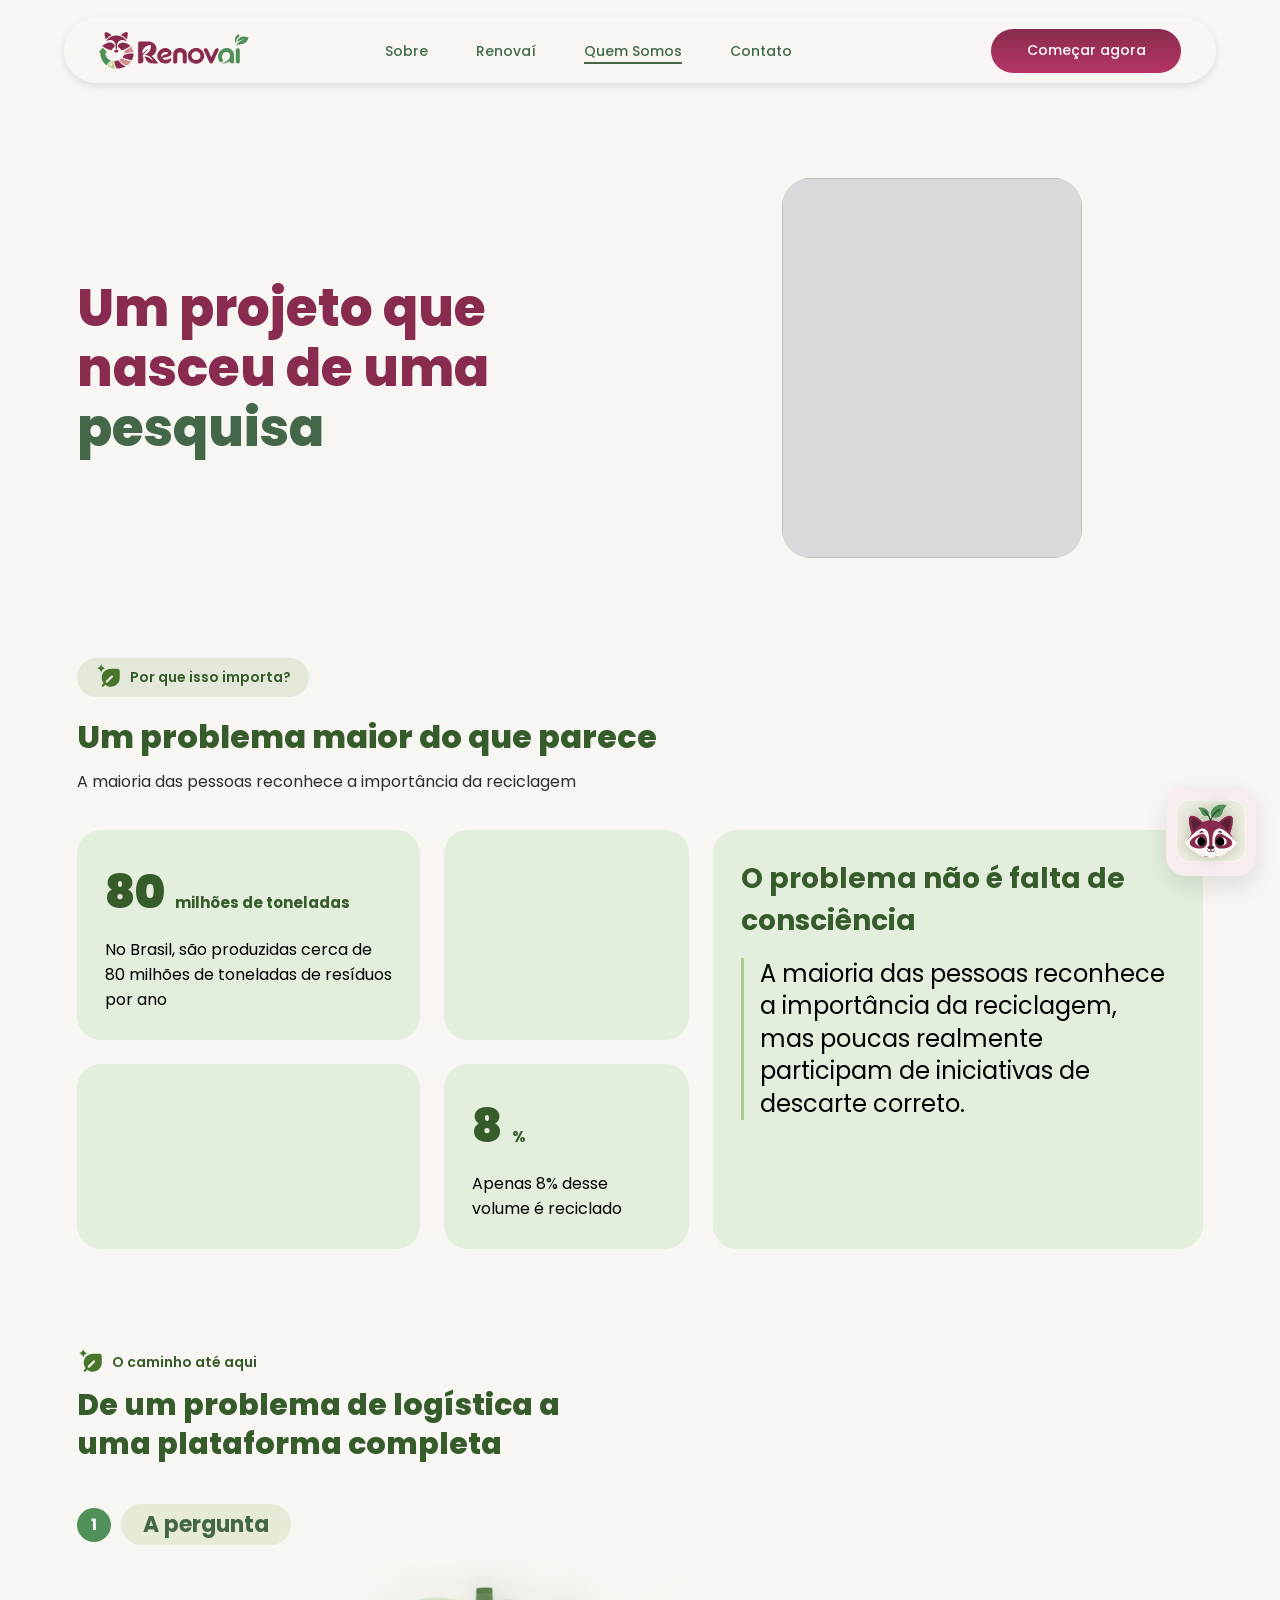
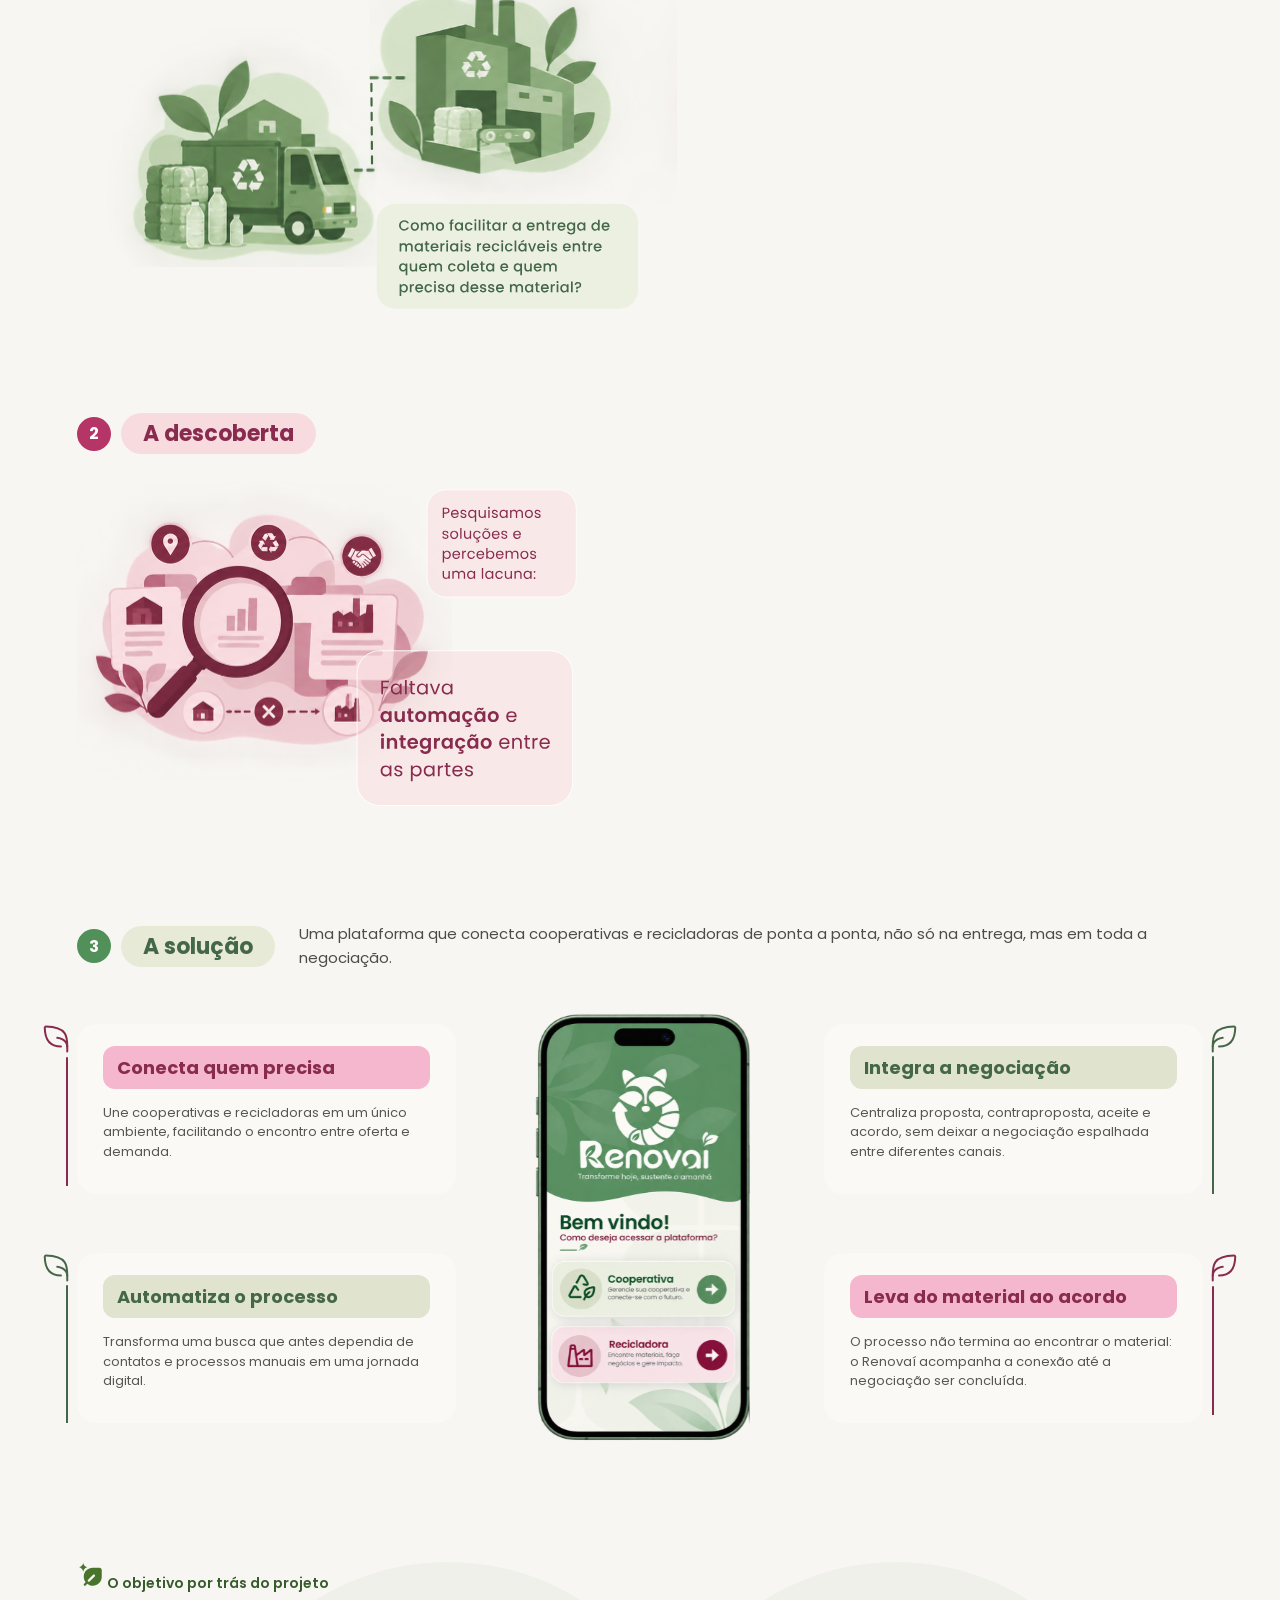
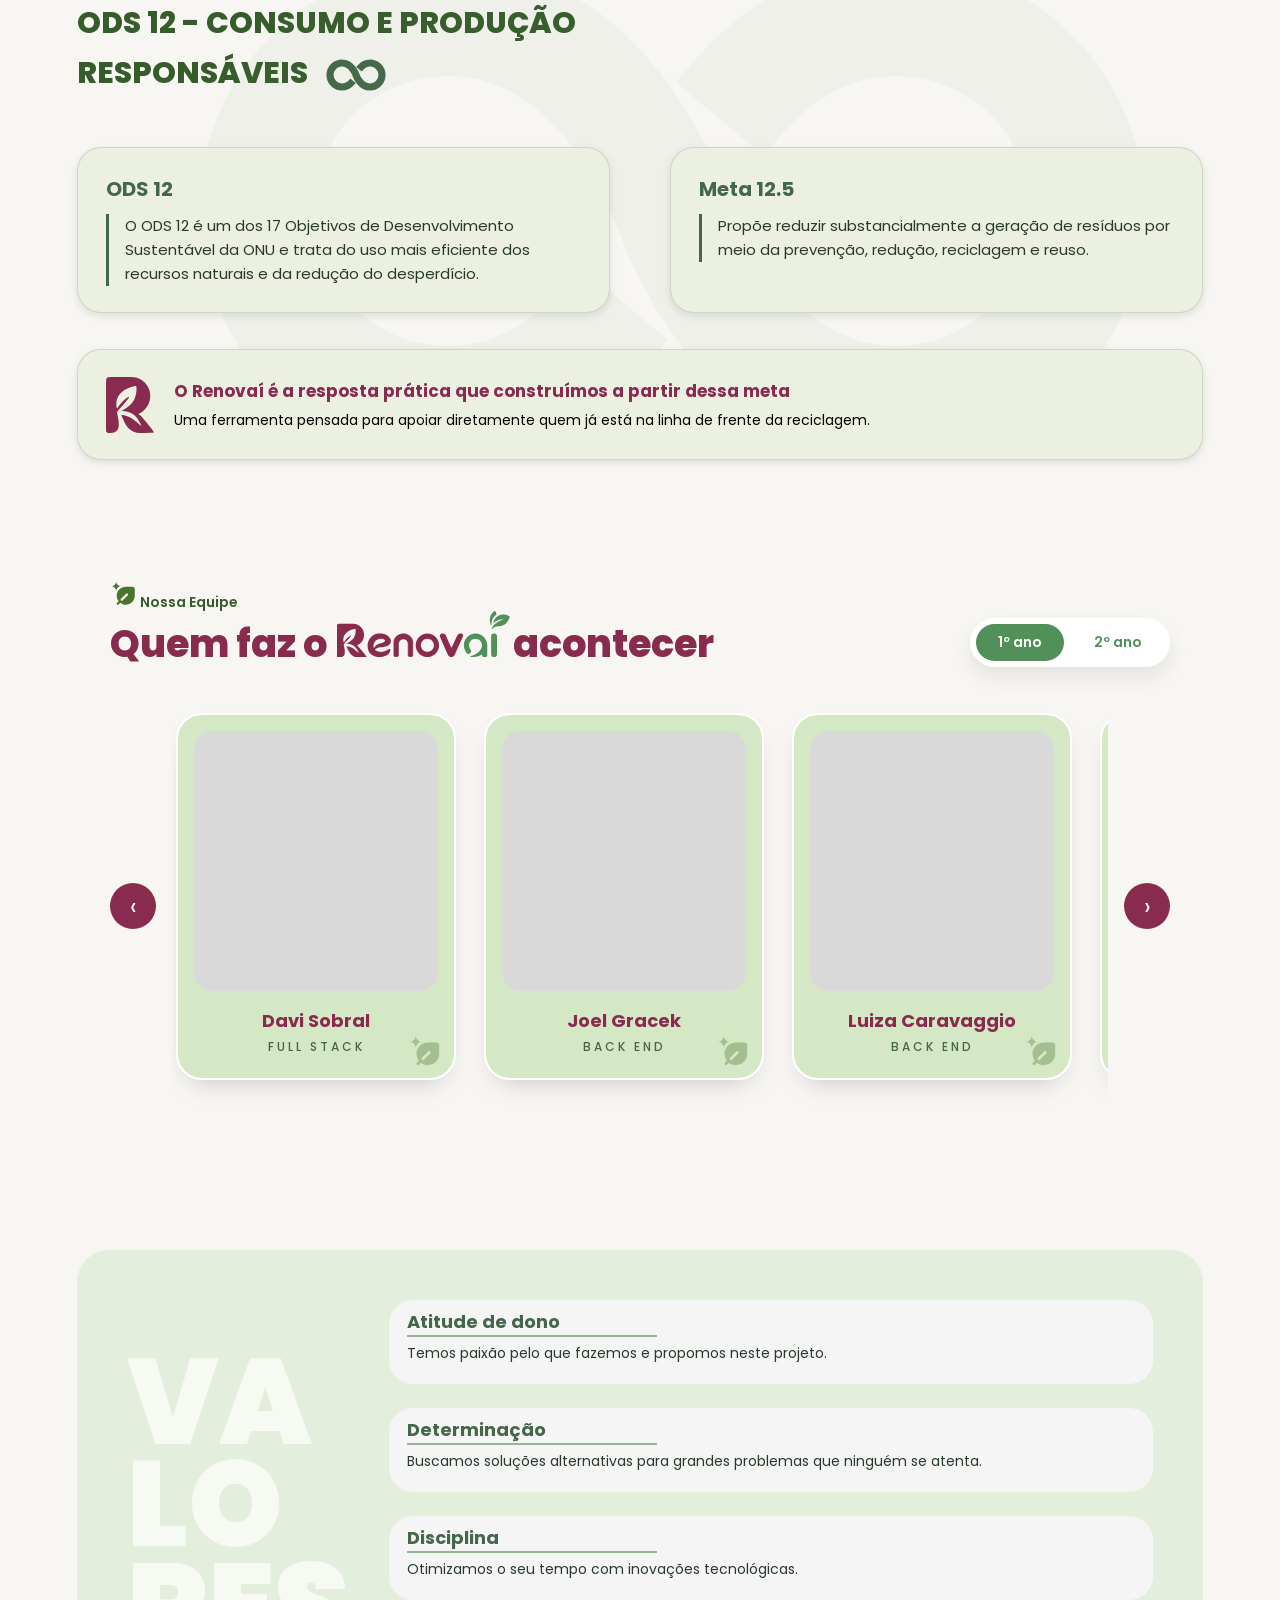
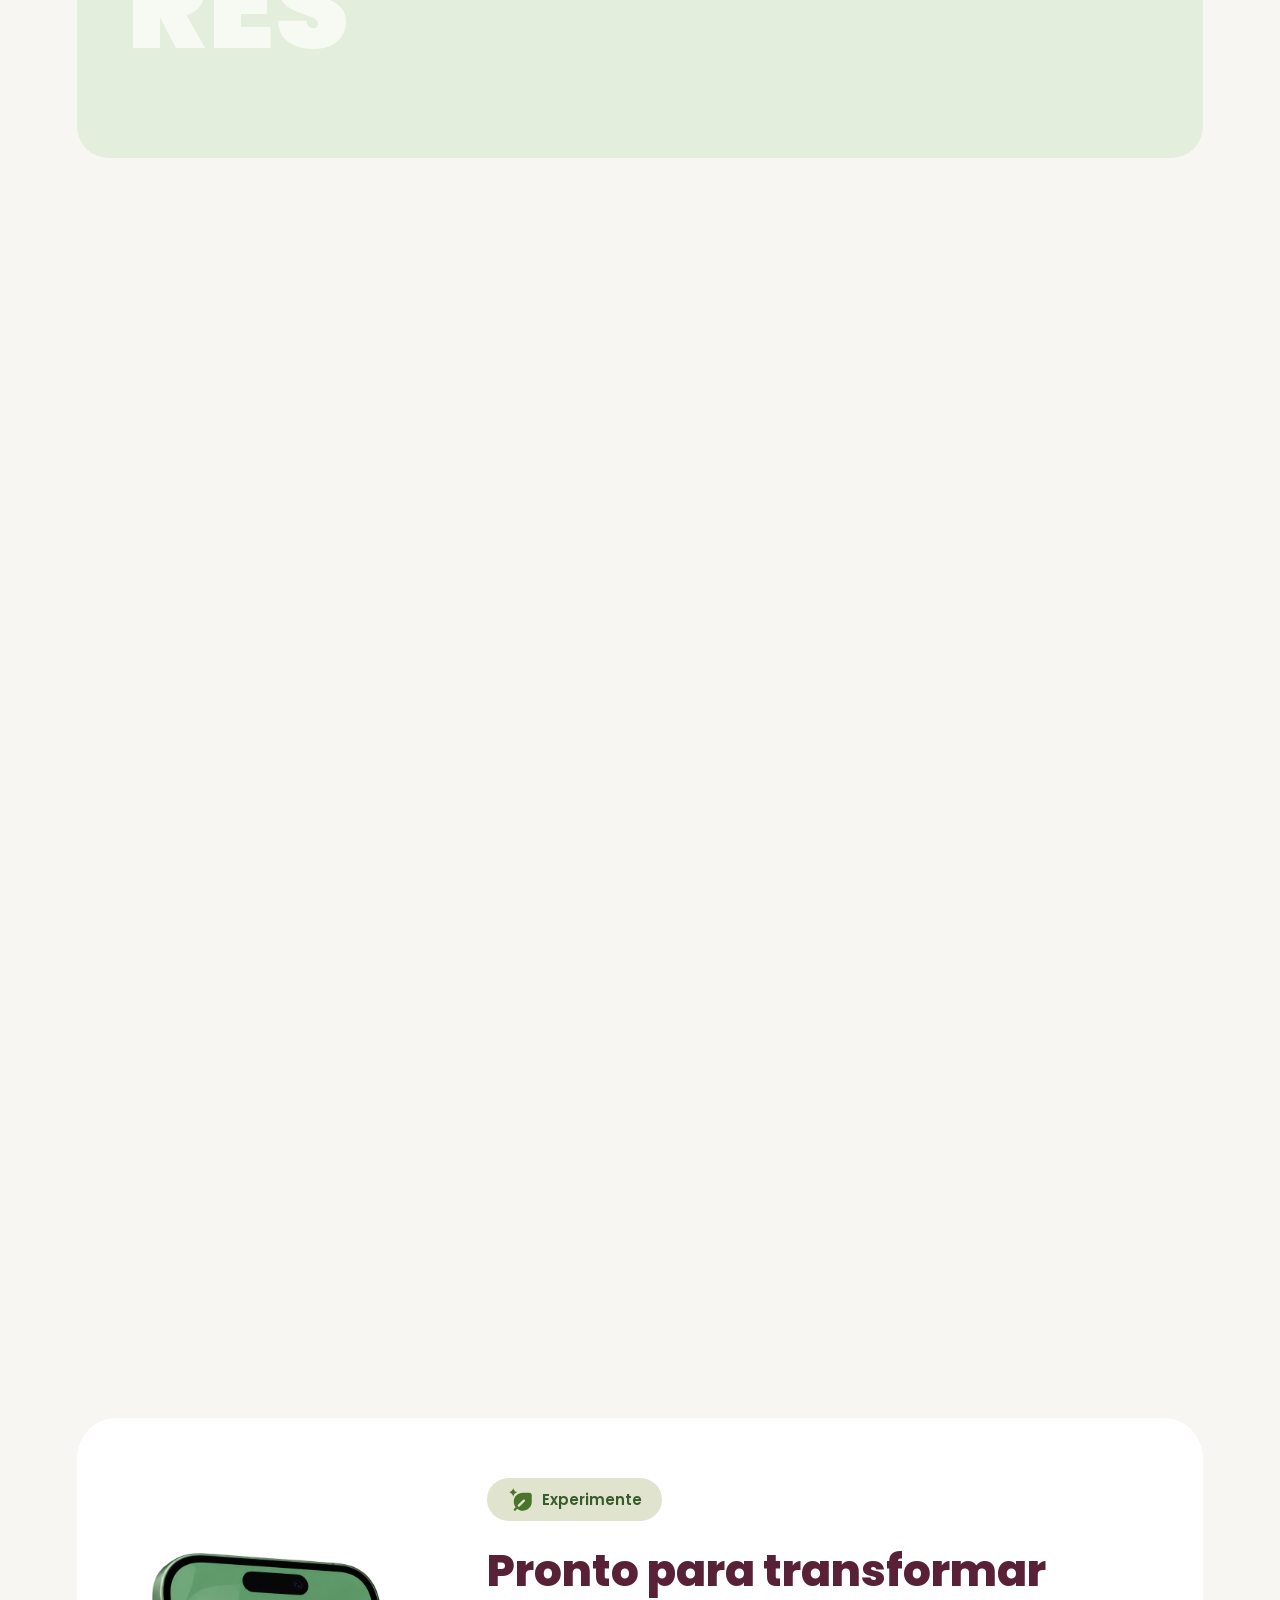
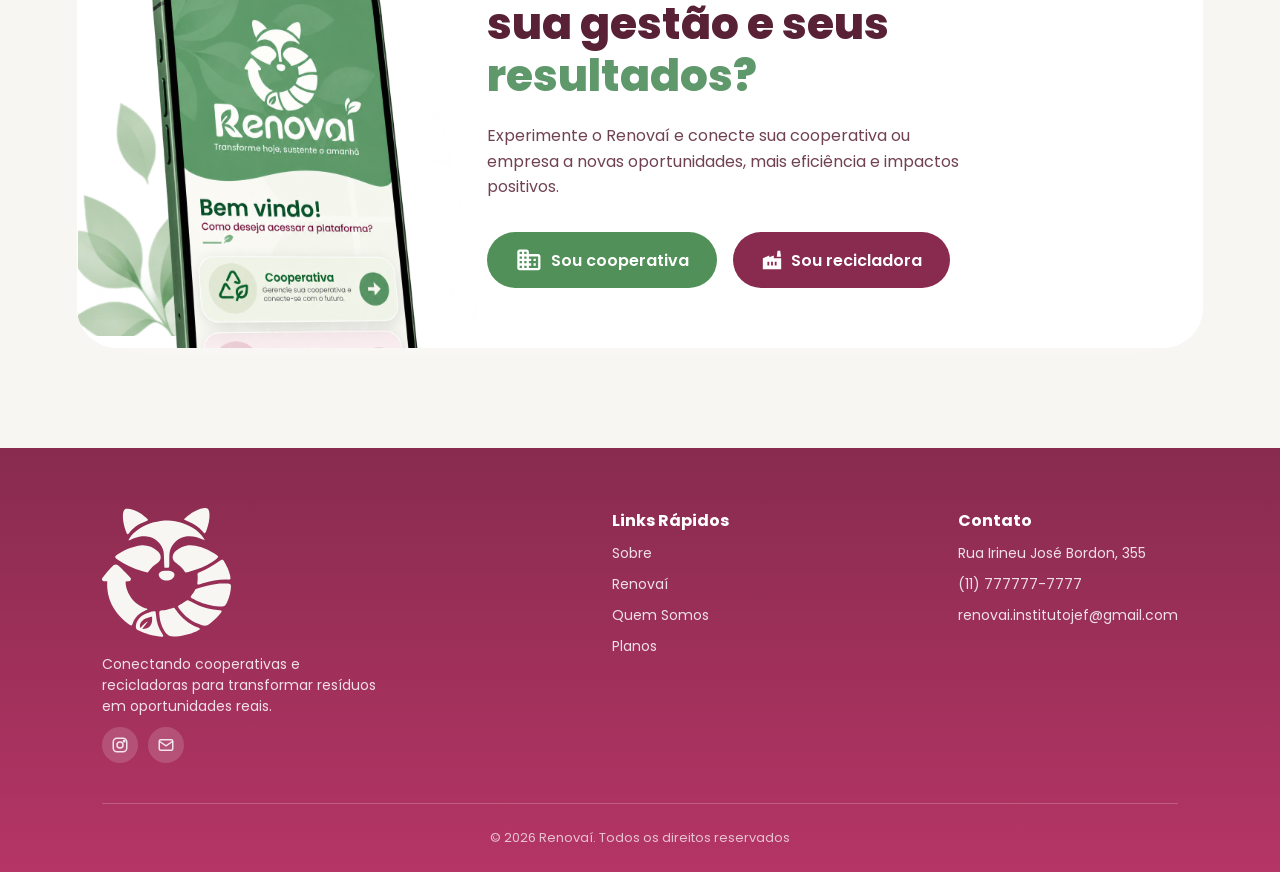
==== commit b2797825: "feat & fix: adicionando imagem de cooperativas v2 e arrumando as páginas e os styles" ====
--- a/pages/quem_somos.html
+++ b/pages/quem_somos.html
@@ -41,7 +41,7 @@
                 </li>
 
                 <li>
-                    <a class="cta1" href="http://localhost:8080/Renovai_Dev_1Ano_war_exploded/cadastro.jsp" style="color: #fff; display: inline-flex; align-items: center; justify-content: center;">Começar agora</a>
+                    <a class="cta1" href="http://localhost:8080/cadastro" style="color: #fff; display: inline-flex; align-items: center; justify-content: center;">Começar agora</a>
                 </li>
 
             </ul>
@@ -75,7 +75,9 @@
                 <p>No Brasil, são produzidas cerca de 80 milhões de toneladas de resíduos por ano</p>
             </div>
 
-            <div class="importa-card importa-blank1"></div>
+            <div class="importa-card importa-blank1">
+                
+            </div>
 
             <div class="importa-card importa-blank2"></div>
 
@@ -267,7 +269,7 @@
             </p>
             <div class="experimente-botoes">
                 <button class="btn-sou-cooperativa">
-                    <img src="../images/Groups.svg" alt="">
+                    <img src="../images/material-symbols_domain-rounded.svg" alt="">
                     Sou cooperativa
                 </button>
                 <button class="btn-sou-recicladora">
--- a/css/style.css
+++ b/css/style.css
@@ -64,11 +64,23 @@
 .nav-links {
     display: flex;
     align-items: center;
-    gap: 28px;
-
+    flex: 1;
+    gap: 48px;
+
+    list-style: none;
+}
+
+/* links centralizados na barra, botão "Começar agora" na ponta direita */
+.nav-links li:first-child {
     margin-left: auto;
-
-    list-style: none;
+}
+
+.nav-links li:nth-last-child(2) {
+    margin-right: auto;
+}
+
+.nav-links li:last-child {
+    margin-left: 0;
 }
 
 .nav-links a {
@@ -144,7 +156,7 @@
 
 .sobreNos{
   background-color: #F8F6F2;
-  color: #416b4c;
+  color: #0000;
   border-color: #5E986B;
   border-style: solid;
   border-radius: 29px;
@@ -262,7 +274,7 @@
 
 .titulo-beneficios {
     display: flex;
-    align-items:flex-end;
+    align-items: baseline;
     justify-content:center;
     gap: 10px;
     color: #456749;
@@ -1250,8 +1262,8 @@
 }
 
 .btn-sou-cooperativa img {
-  width: 34px;
-  height: 34px;
+  width: 28px;
+  height: 28px;
 }
 
 .btn-sou-cooperativa {
@@ -1363,7 +1375,7 @@
   position: absolute;
   left: 60px;
   width: 1475px;
-  bottom: -20px;
+  bottom: 40px;
   font-size: 90px;
   font-weight: 900;
   z-index: 0;
@@ -1386,7 +1398,7 @@
 .solucoes-celular-laptop {
   width: 740px;
   position: absolute;
-  bottom: -30px;
+  bottom: 30px;
   left: -20px;
   z-index: 3;
 }
@@ -1430,10 +1442,16 @@
 }
 
 .sobreNos {
-  color: #519058;
+  background-color: #519058;
+  color: #fff;
   justify-content: center;
   align-items: center;
   border: 3px solid #519058;
+}
+
+/* a seta do SVG é verde; fica branca sobre o fundo verde */
+.sobreNos img {
+  filter: brightness(0) invert(1);
 }
 
 .solucoes-mascote {
@@ -1455,7 +1473,7 @@
   color: #456749;
   margin-bottom: 60px;
   display: flex;
-  align-items: center;
+  align-items: baseline;
   justify-content: center;
   gap: 10px;
 }
@@ -3341,7 +3359,7 @@
 }
 
 .btn-sou-cooperativa img {
-  transform: translateY(8px);
+  transform: none;
 }
 
 /* Número ao lado do título de cada passo */
@@ -3576,12 +3594,14 @@
 /* ===== Hover (todas as páginas) ===== */
 
 .nav-links a:not(.cta1) {
-  transition: color 0.2s ease, border-color 0.2s ease;
+  display: inline-block;
+  transition: color 0.2s ease, border-color 0.2s ease, transform 0.2s ease;
 }
 
 .nav-links a:not(.cta1):hover {
   color: #456749;
   border-bottom: 2px solid #456749;
+  transform: scale(1.12);
 }
 
 .cta1,
@@ -3697,3 +3717,96 @@
   box-sizing: border-box;
   text-decoration: none;
 }
+
+/* Borda clara nos botões do hero */
+.conhecaRenovai,
+.sobreNos {
+  border: 2px solid #F8F6F2;
+  box-shadow: 0 1px 4px rgba(0, 0, 0, 0.12);
+}
+
+/* ===== Hovers dos botões (cores do protótipo) ===== */
+.cta1,
+.conhecaRenovai,
+.sobreNos,
+.btn-sou-cooperativa,
+.btn-sou-recicladora {
+  transition: background 0.2s ease, color 0.2s ease, box-shadow 0.2s ease;
+}
+
+.btn-sou-cooperativa img,
+.btn-sou-recicladora img {
+  transition: filter 0.2s ease;
+}
+
+/* rosa: Começar agora, Conheça o Renovaí, Recicladoras */
+.cta1:hover,
+.conhecaRenovai:hover,
+.btn-sou-recicladora:hover {
+  filter: none;
+  background: #C04570;
+  color: #FFD3E6 !important;
+}
+
+.btn-sou-recicladora:hover {
+  color: #FFA9CC !important;
+}
+
+.btn-sou-recicladora:hover img {
+  filter: brightness(0) invert(75%) sepia(35%) saturate(1100%) hue-rotate(295deg) brightness(105%);
+}
+
+/* verde escuro: Quem somos, Cooperativas */
+.sobreNos:hover,
+.btn-sou-cooperativa:hover {
+  filter: none;
+  background: #43664A;
+  color: #D5E8C8 !important;
+}
+
+.sobreNos:hover img,
+.btn-sou-cooperativa:hover img {
+  filter: brightness(0) invert(90%) sepia(18%) saturate(500%) hue-rotate(50deg) brightness(98%);
+}
+
+/* ===== Botão "Sobre nós" da página Renovaí: fundo claro, borda e texto verdes ===== */
+.solucoes-hero .sobreNos {
+  background: #F8F6F2;
+  color: #456749;
+  border: 3px solid #519058;
+  box-shadow: none;
+  font-weight: 700;
+}
+
+.solucoes-hero .sobreNos img {
+  filter: none;
+}
+
+.solucoes-hero .sobreNos:hover {
+  filter: none;
+  background: #D0E8D4;
+  color: #456749 !important;
+}
+
+.solucoes-hero .sobreNos:hover img {
+  filter: none;
+}
+
+/* ===== Fundo verde com topo curvo atrás de Perguntas Frequentes + Experimente ===== */
+.fundo-faq {
+  width: 100%;
+  /* topo curvo (imagem) proporcional à largura + verde liso preenchendo o resto, em qualquer tela */
+  background:
+    url("../images/fundo-faq.svg") center top / 100% auto no-repeat,
+    linear-gradient(#EBF0E1, #EBF0E1) 0 3vw / 100% calc(100% - 3vw) no-repeat;
+  padding: 90px 0 100px;
+  margin-bottom: -100px;
+}
+
+.fundo-faq .faq {
+  background-color: transparent;
+}
+
+.fundo-faq .experimente {
+  margin-top: 60px;
+}
--- a/css/responsive.css
+++ b/css/responsive.css
@@ -372,7 +372,7 @@
 
     .titulo-beneficios {
         justify-content: center;
-        align-items: center;
+        align-items: baseline;
         gap: 8px;
         font-size: clamp(28px, 4.5vw, 38px);
     }
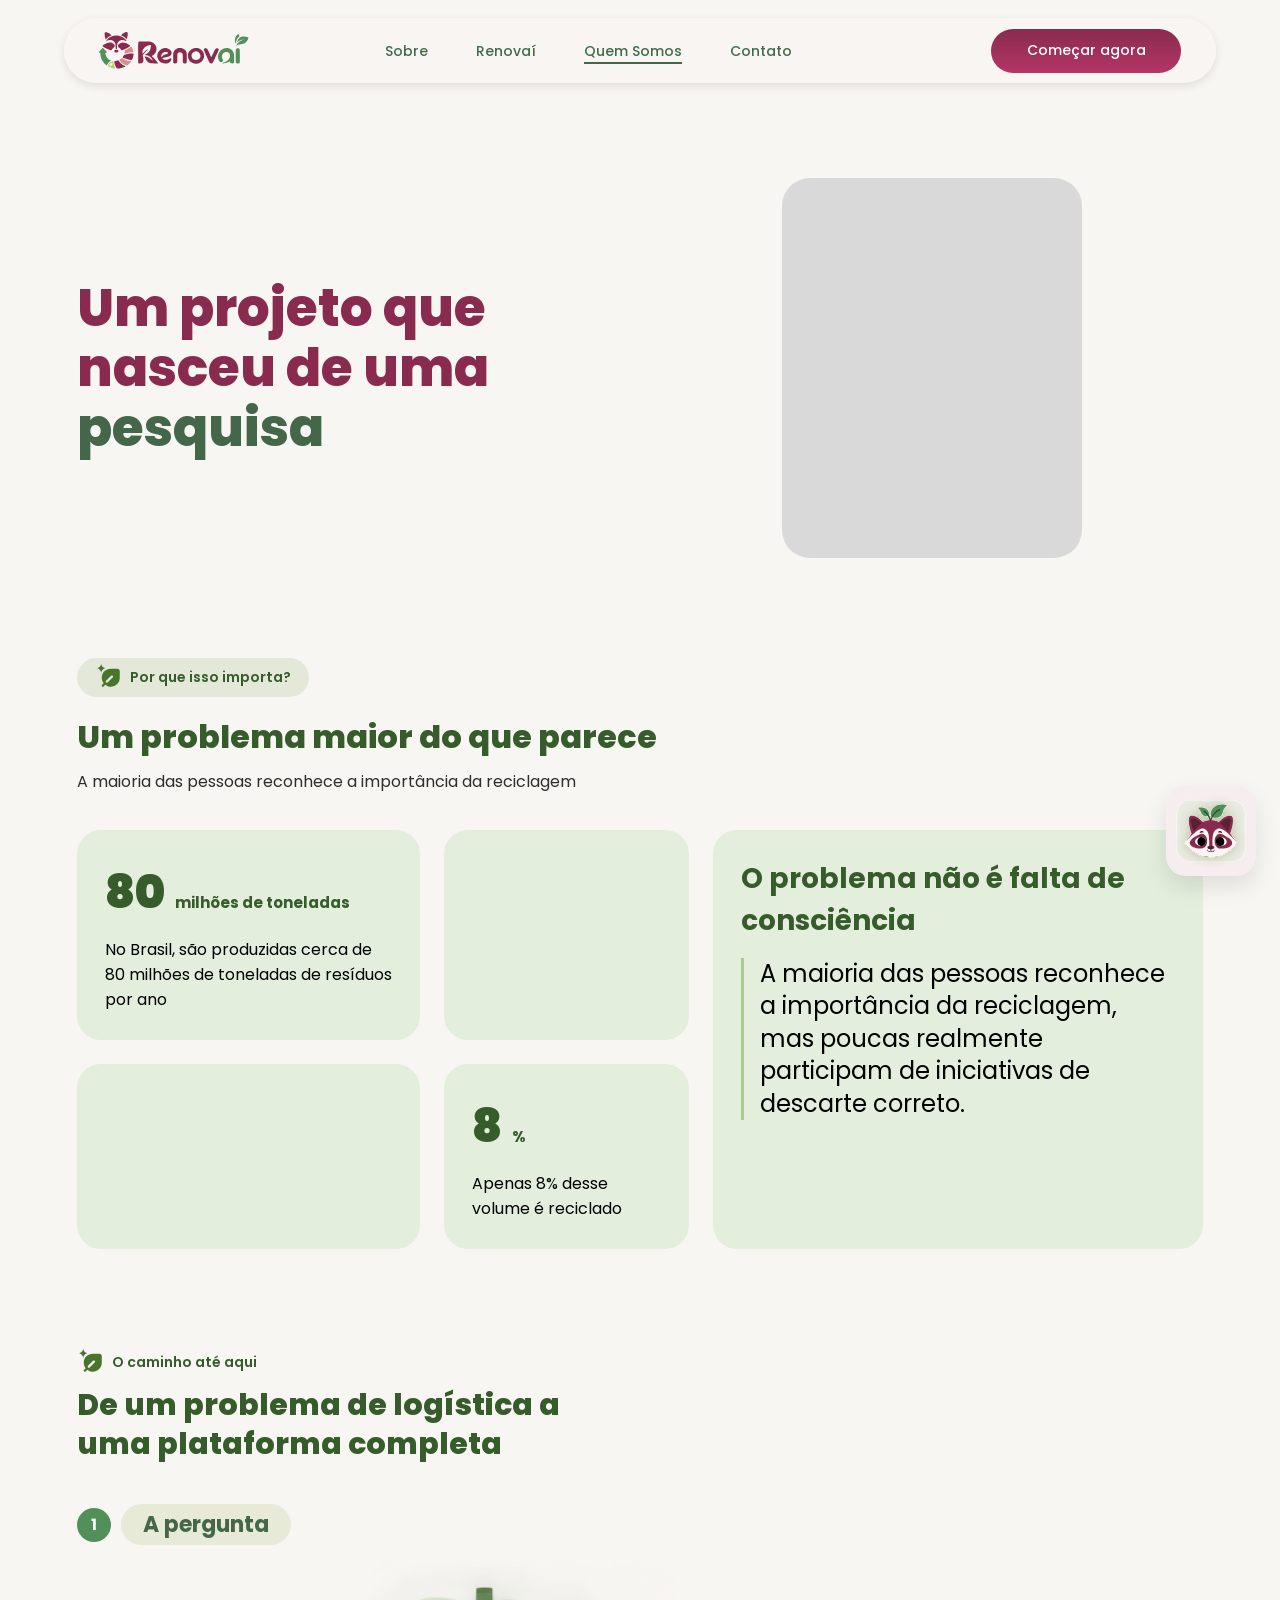
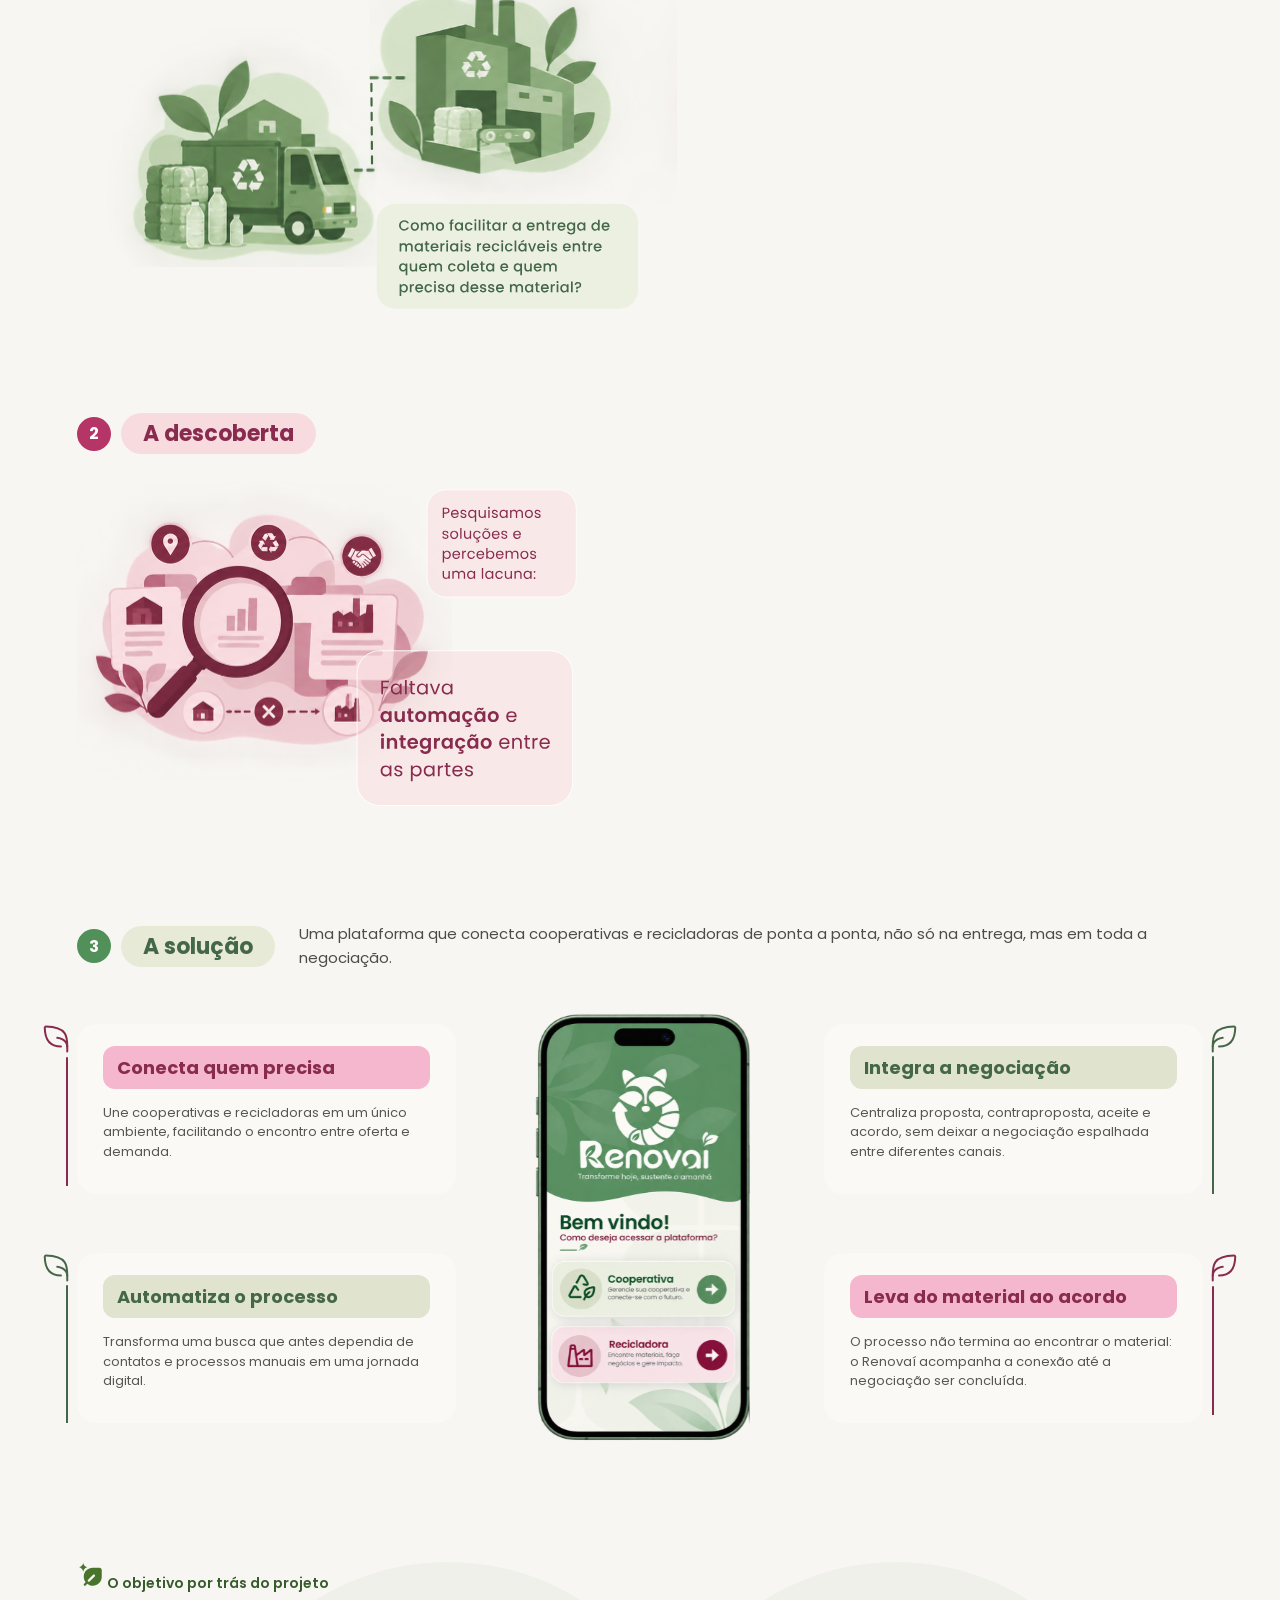
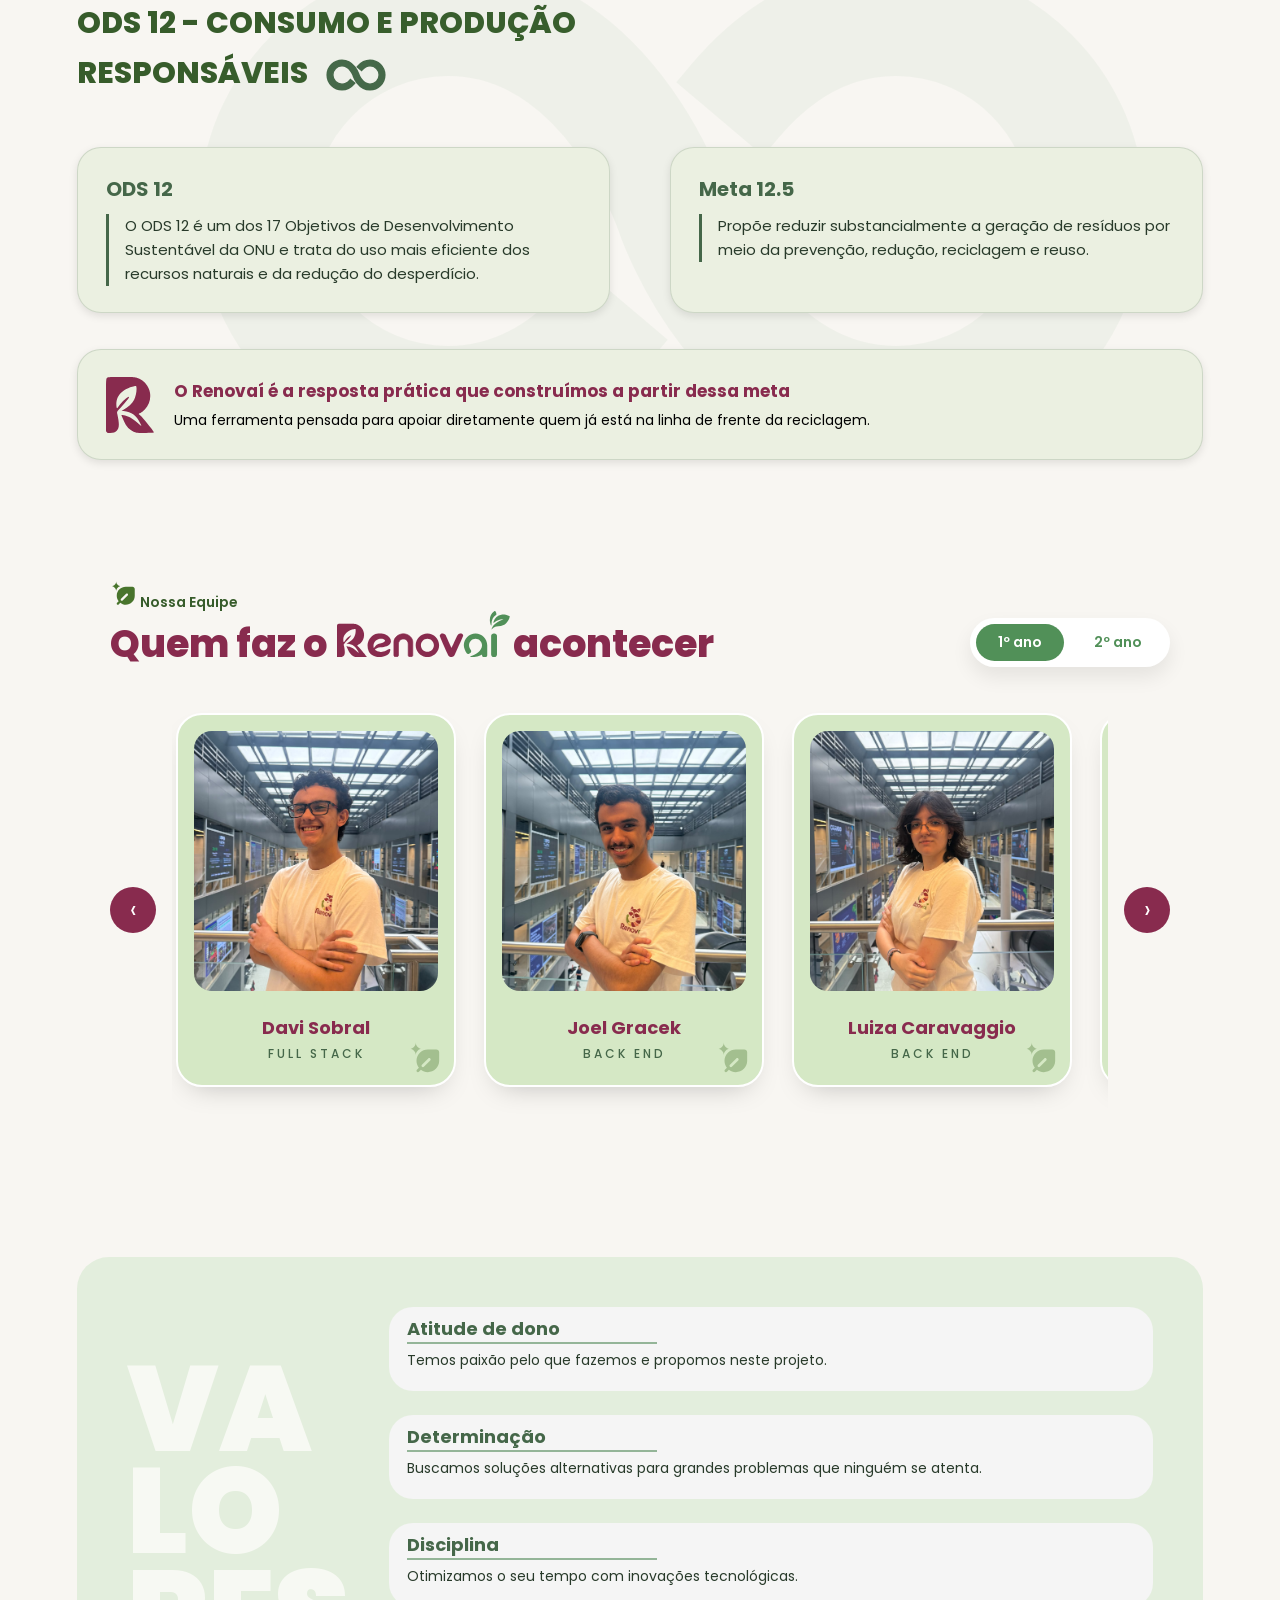
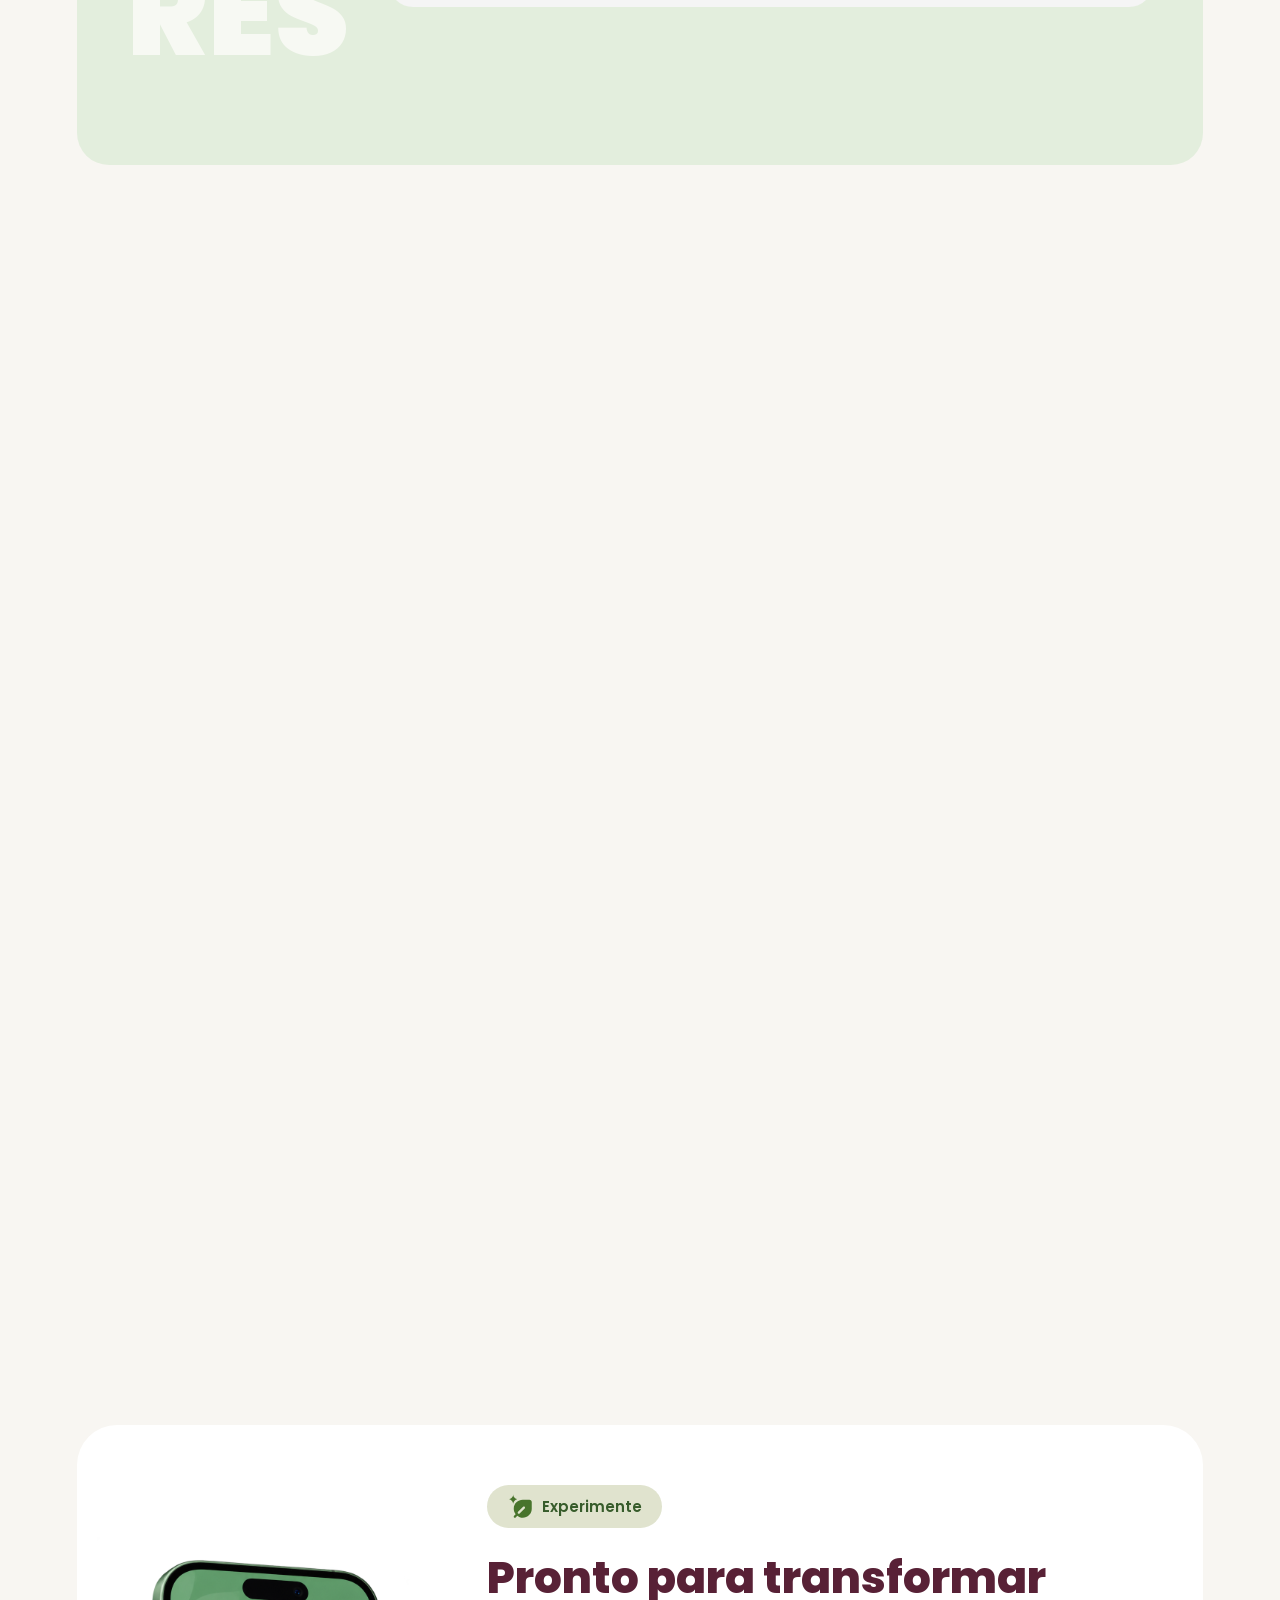
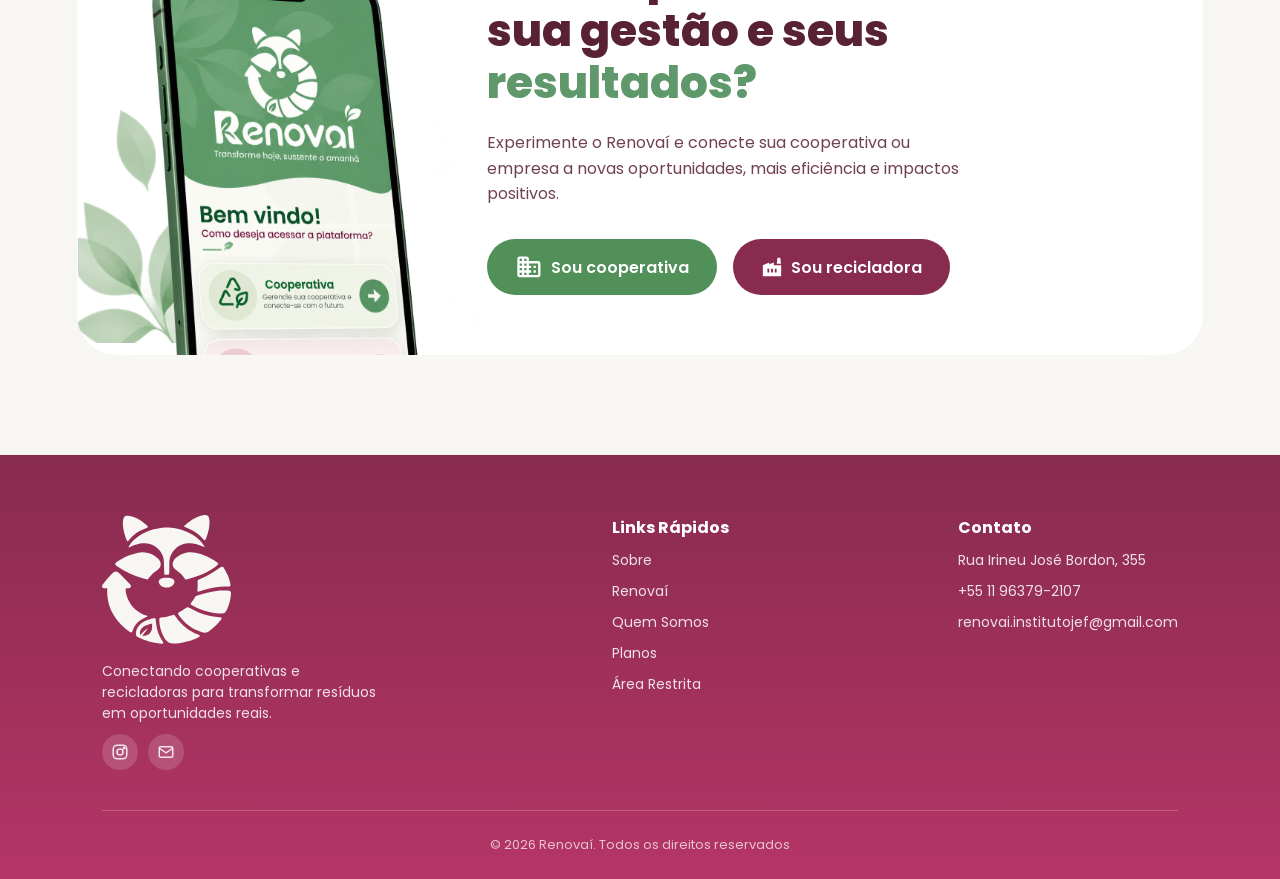
==== commit f69f5978: "feat & fix: adicionar imagens no carrossel de integrantes e ajustar os links do projeto Java" ====
--- a/pages/quem_somos.html
+++ b/pages/quem_somos.html
@@ -15,8 +15,9 @@
     <header class="header">
         <nav class="navbar" aria-label="Navegação Principal">
                 <img src="../images/Frame 6.svg" alt="Logo Renovaí" id="logo">
-
-            <ul class="nav-links">
+            <button class="nav-toggle" type="button" aria-label="Abrir menu" aria-expanded="false" aria-controls="nav-links"><span></span><span></span><span></span></button>
+
+            <ul class="nav-links" id="nav-links">
                 
                 <li>
                     <a href="../index.html">Sobre</a>
@@ -53,10 +54,7 @@
 
         <div class="pesquisa-imagens">
             <div class="pesquisa-img-wrap">
-                <div class="pesquisa-img-fundo"></div>
-                <img alt="" class="pesquisa-img-principal">
-            </div>
-            <div class="pesquisa-img-wrap"></div>
+            </div>
         </div>
 
         <div class="pesquisa-mascote">
@@ -329,13 +327,18 @@
                 Planos
             </a>
         </li>
+        <li>
+            <a href="https://renovai-backend-athb.onrender.com/login">
+                Área Restrita
+            </a>
+        </li>
     </ul>
     <ul>
         <li>
             <p class="footer-titulo">Contato</p>
         </li>
         <li>Rua Irineu José Bordon, 355</li>
-        <li>(11) 777777-7777</li>
+        <li>+55 11 96379-2107</li>
         <li>renovai.institutojef@gmail.com</li>
     </ul>
     </div>
--- a/css/style.css
+++ b/css/style.css
@@ -219,7 +219,6 @@
 .hero-celular {
   position: absolute;
   width: 425px;
-  top: 10px;
   right: 13%;
   z-index: 5;
 }
@@ -1026,7 +1025,7 @@
   display: none;
   justify-content: center;
   gap: 40px;
-  margin-top: 50px;
+  margin-top: 45px;
   flex-wrap: wrap;
 }
 
@@ -2644,6 +2643,7 @@
 .planos-pagos-cards {
   align-items: flex-start;
   gap: 36px;
+  margin-top: 30px;
 }
 
 .planos-pagos-cards .plano-card {
@@ -2657,7 +2657,7 @@
 }
 
 .planos-pagos-cards .plano-card-essencial {
-  margin-top: 44px;
+  margin-top: 34px;
 }
 
 .planos-pagos-cards .plano-card-pro {
@@ -3635,11 +3635,16 @@
 .tab-cooperativa:hover,
 .tab-recicladora:hover,
 .equipe-ano:hover,
-.carrossel-seta:hover,
 .cooper:hover,
 .recicl:hover {
   filter: brightness(0.92);
   box-shadow: 0 4px 10px rgba(0, 0, 0, 0.18);
+}
+
+.carrossel-seta:hover {
+  filter: none;
+  box-shadow: none;
+  background-color: transparent;
 }
 
 .faq-pergunta:hover {
--- a/css/responsive.css
+++ b/css/responsive.css
@@ -1596,3 +1596,128 @@
         display: none;
     }
 }
+
+/* =========================================
+   NAVBAR MOBILE: MENU HAMBÚRGUER
+========================================= */
+
+.nav-toggle {
+    display: none;
+}
+
+@media (max-width: 900px) {
+    .navbar {
+        position: sticky;
+        top: 10px;
+        flex-wrap: wrap;
+        justify-content: space-between;
+        padding: 12px 18px;
+        gap: 0;
+    }
+
+    .nav-toggle {
+        display: flex;
+        flex-direction: column;
+        justify-content: center;
+        gap: 5px;
+        width: 42px;
+        height: 42px;
+        padding: 10px;
+        background: transparent;
+        border-radius: 12px;
+    }
+
+    .nav-toggle span {
+        display: block;
+        height: 2px;
+        width: 100%;
+        background: #416b4c;
+        border-radius: 2px;
+        transition: transform 0.25s, opacity 0.25s;
+    }
+
+    .menu-aberto .nav-toggle span:nth-child(1) { transform: translateY(7px) rotate(45deg); }
+    .menu-aberto .nav-toggle span:nth-child(2) { opacity: 0; }
+    .menu-aberto .nav-toggle span:nth-child(3) { transform: translateY(-7px) rotate(-45deg); }
+
+    .nav-links {
+        display: none;
+        flex-direction: column;
+        align-items: stretch;
+        width: 100%;
+        gap: 4px;
+        padding-top: 12px;
+    }
+
+    .menu-aberto .nav-links {
+        display: flex;
+    }
+
+    .nav-links li,
+    .nav-links li:first-child,
+    .nav-links li:nth-last-child(2),
+    .nav-links li:last-child {
+        margin: 0;
+        width: 100%;
+        justify-content: center;
+    }
+
+    .nav-links a:not(.cta1) {
+        display: block;
+        width: 100%;
+        padding: 12px 8px;
+        text-align: center;
+        font-size: 15px;
+    }
+
+    .cta1 {
+        width: 100%;
+        margin-top: 6px;
+    }
+}
+
+/* =========================================
+   QUEM SOMOS: ESPAÇAMENTO DAS IMAGENS (TABLET/CELULAR)
+========================================= */
+
+@media (max-width: 900px) {
+    /* Ilustrações dos passos 1 e 2 não podem colar no título/texto */
+    .caminho-passo > .caminho-conteudo {
+        margin-top: 20px;
+    }
+
+    .caminho-conteudo {
+        flex-direction: column;
+        gap: 20px;
+    }
+
+    .caminho-ilustracao img {
+        width: 100%;
+        height: auto;
+    }
+
+    /* Folhas e hastes ficavam para fora do card, por cima do texto vizinho */
+    .caminho-feature img {
+        display: none;
+    }
+
+    .caminho-feature {
+        min-height: 0;
+    }
+
+    .caminho-passo-3-grid {
+        gap: 20px;
+    }
+
+    .caminho-passo-3-celular {
+        margin: 8px 0 16px;
+    }
+
+    .pesquisa-imagens {
+        margin: 8px 0 24px;
+    }
+
+    .pesquisa-img-wrap {
+        width: min(300px, 100%);
+    }
+}
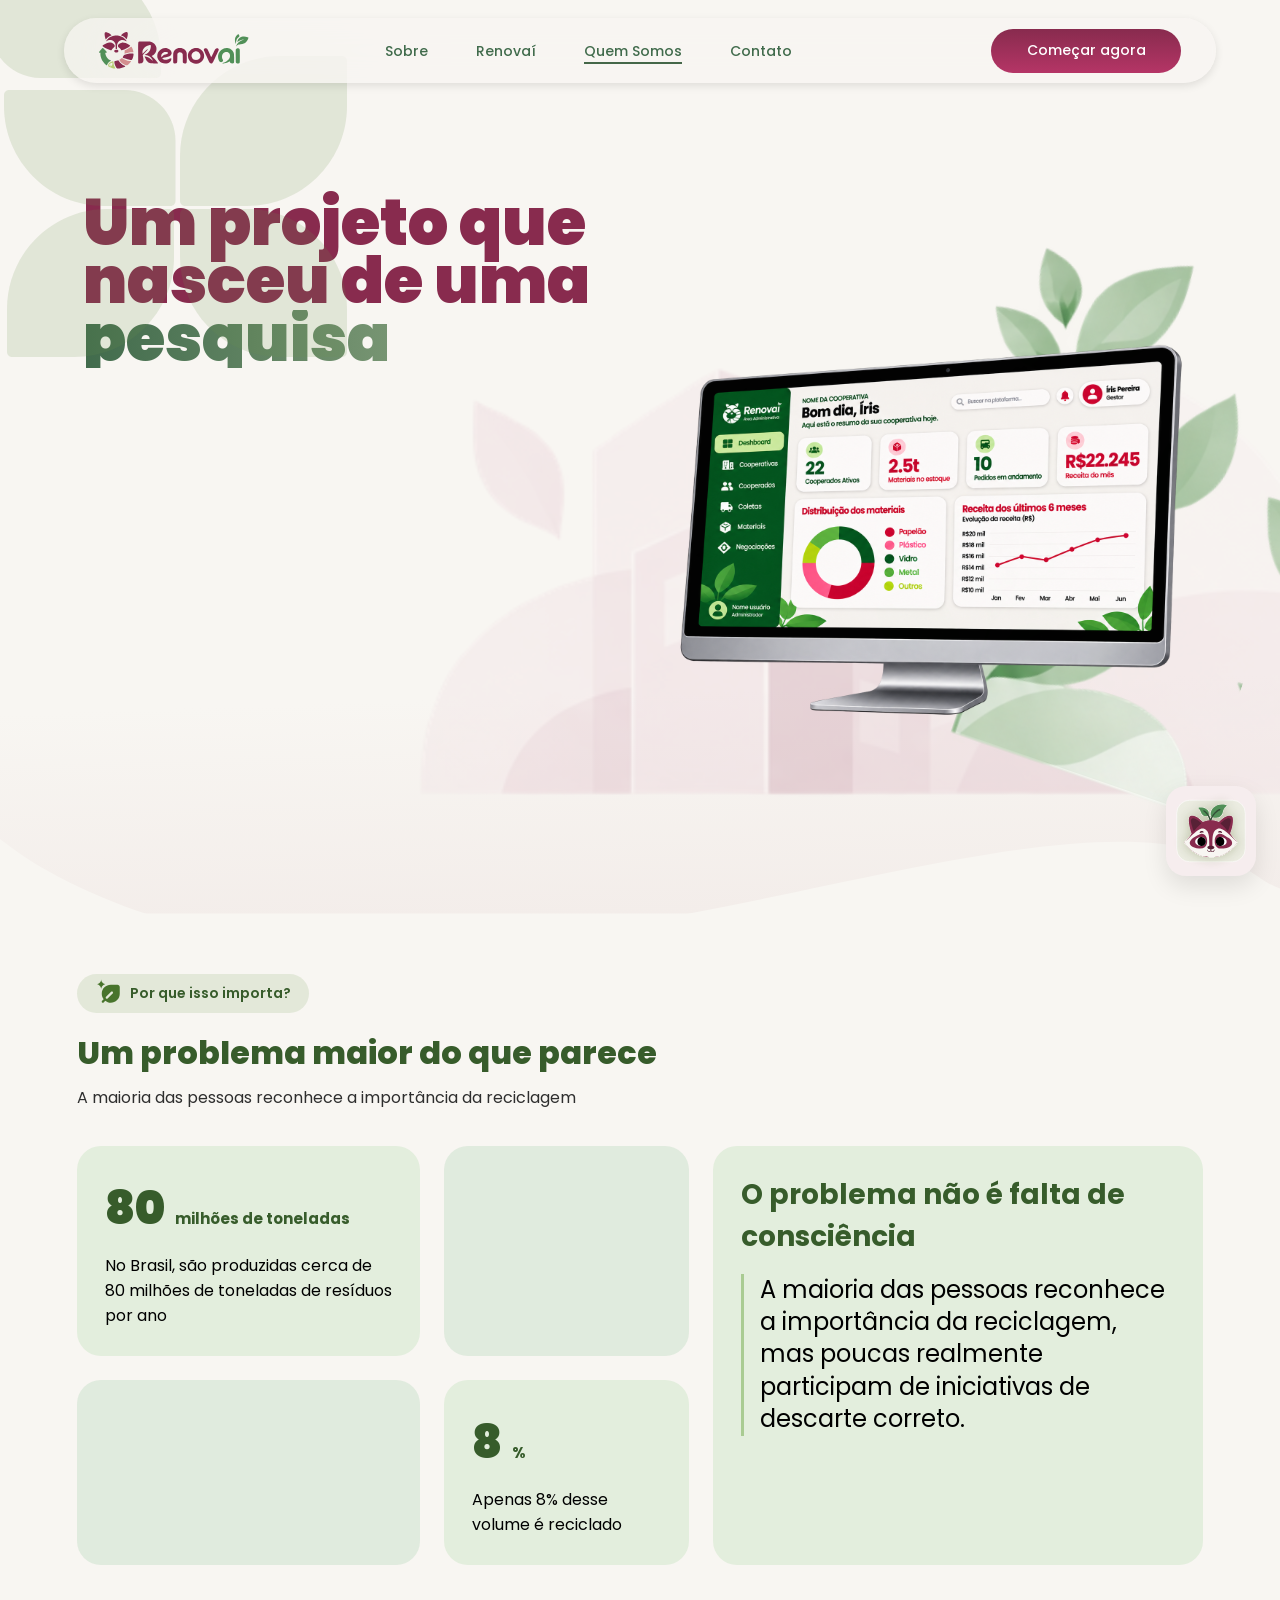
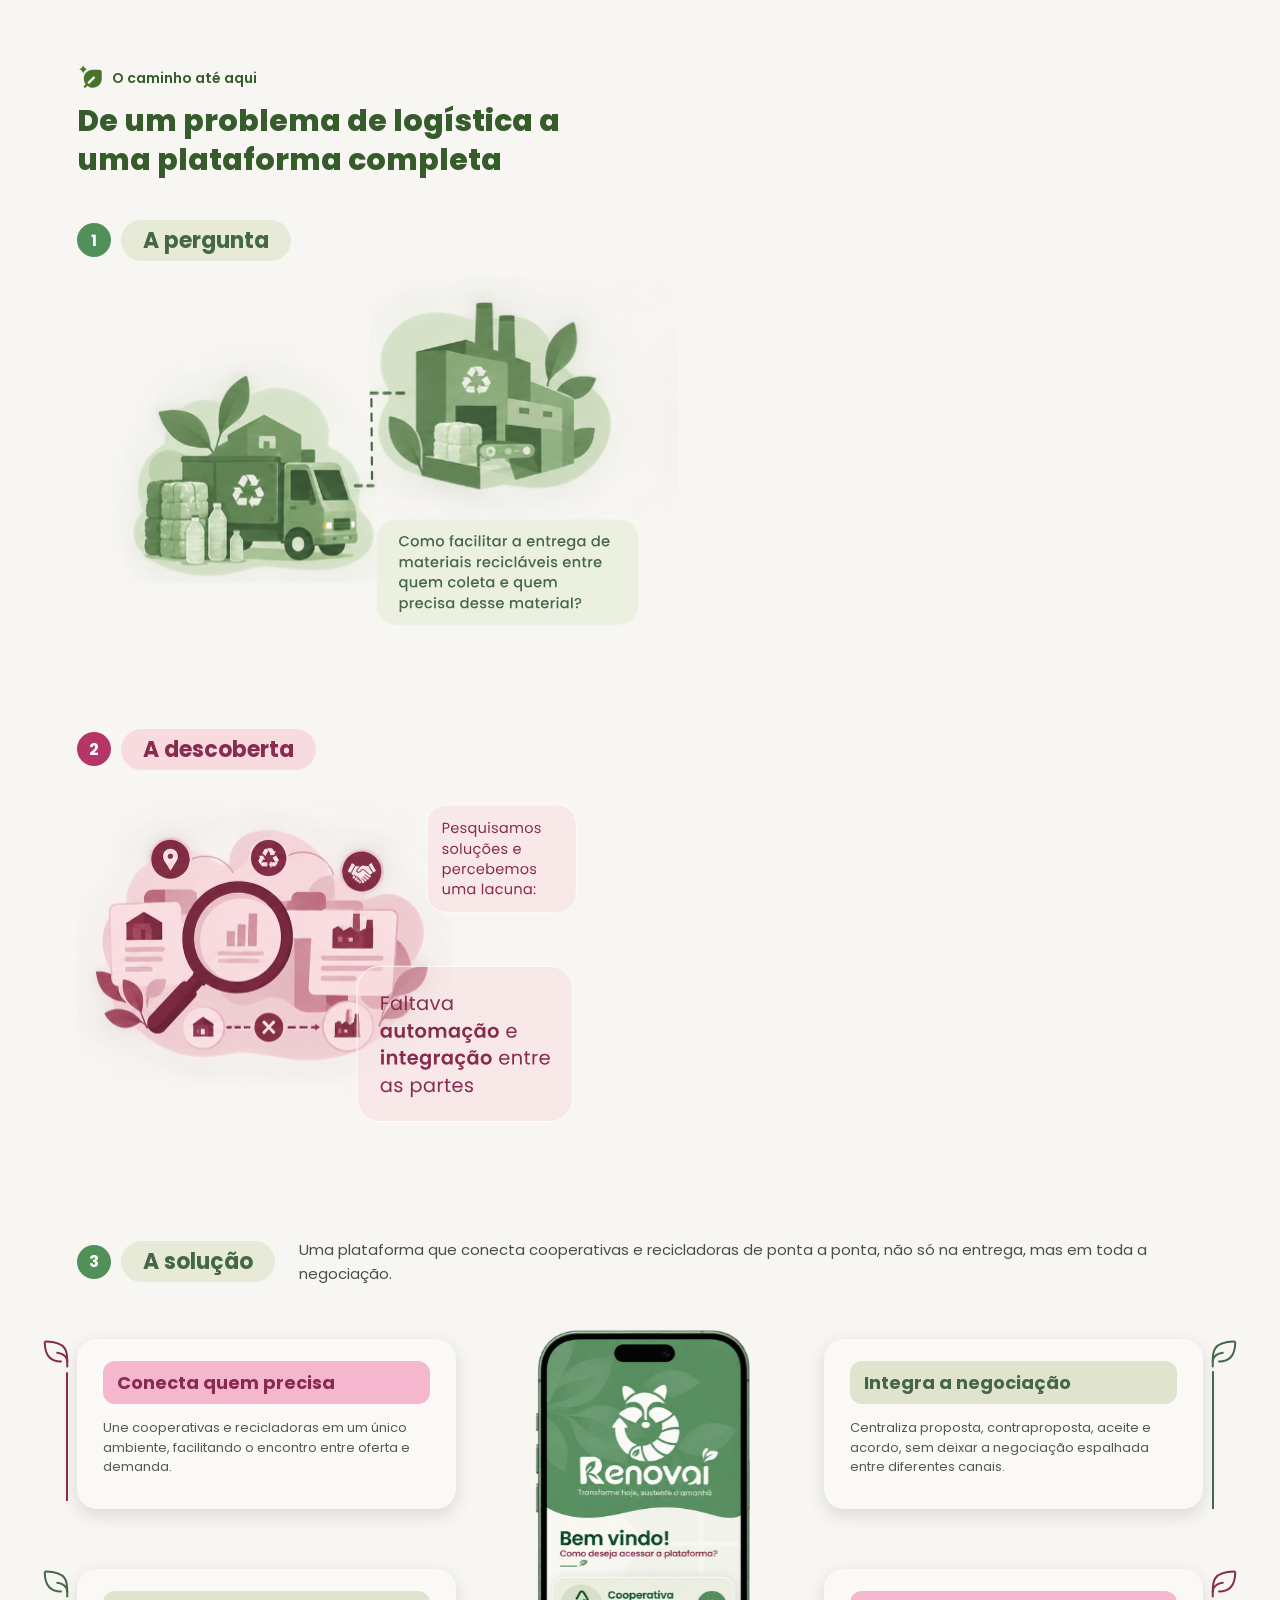
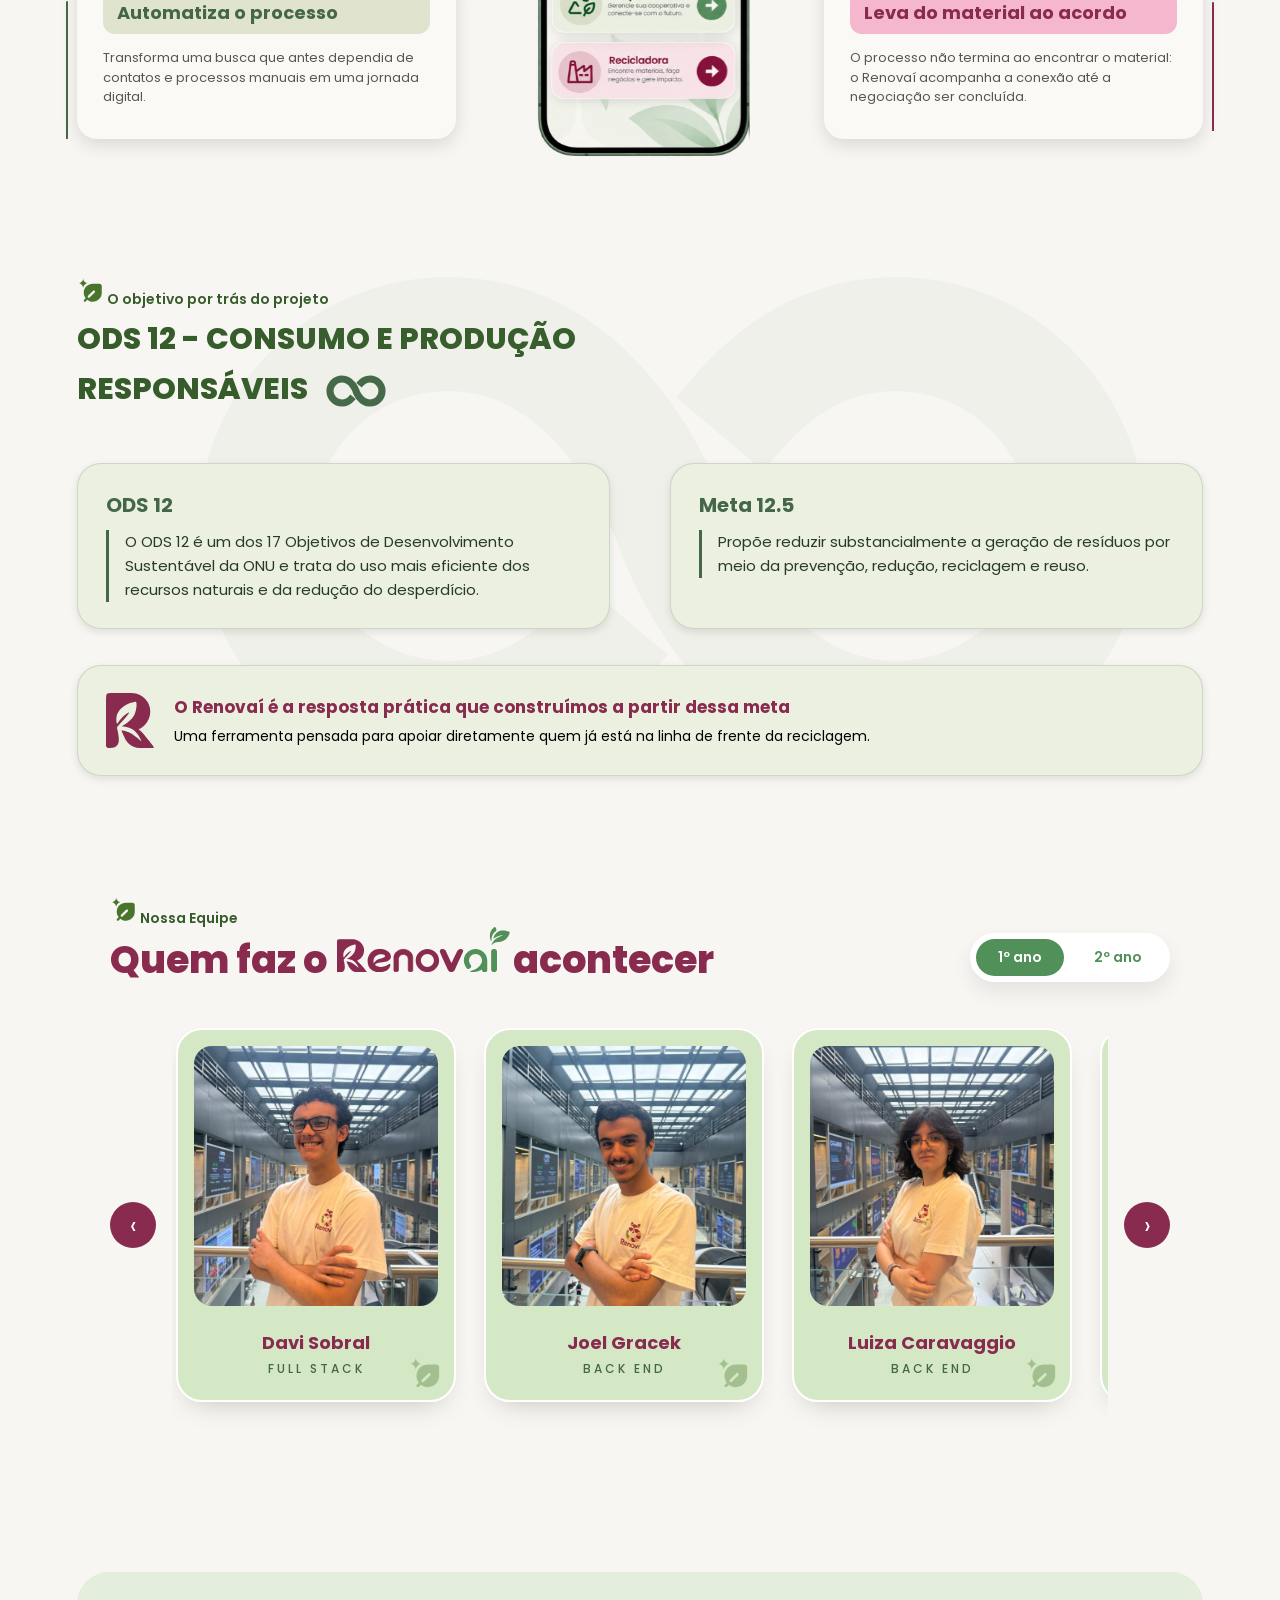
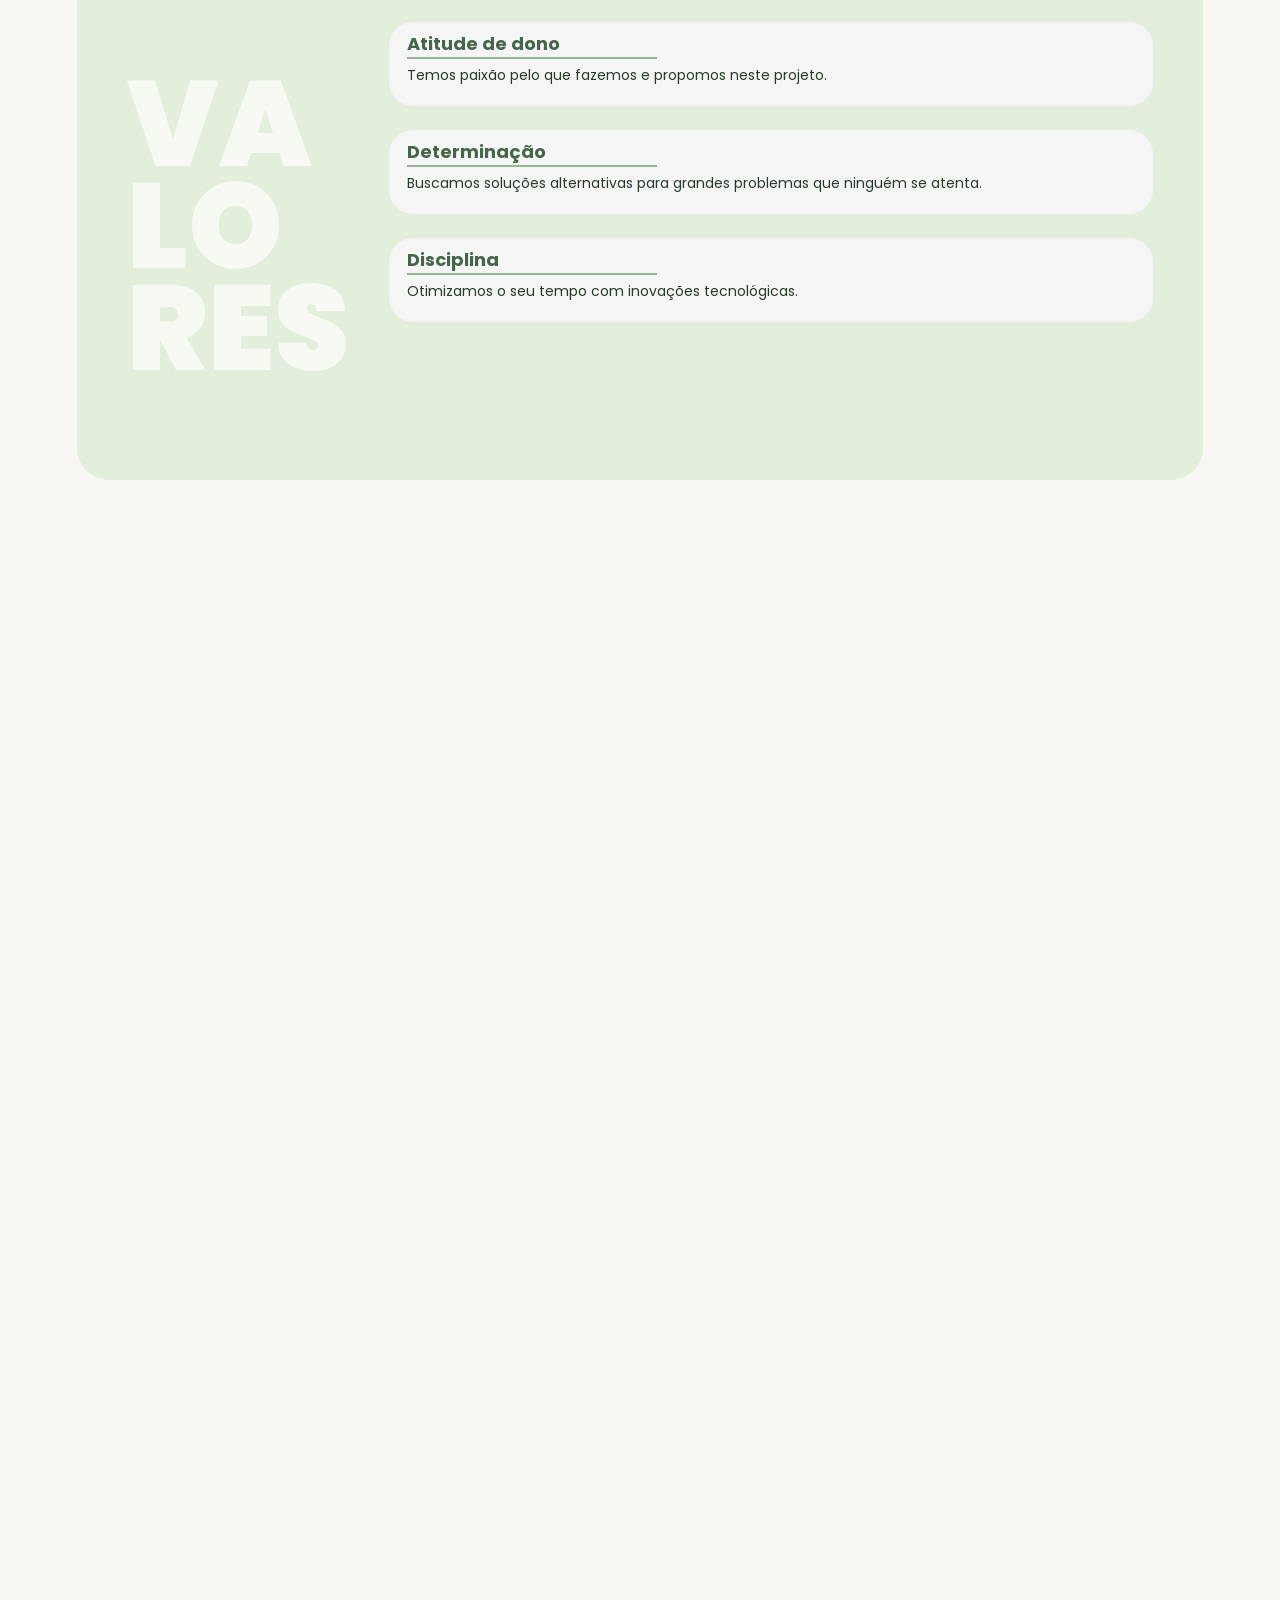
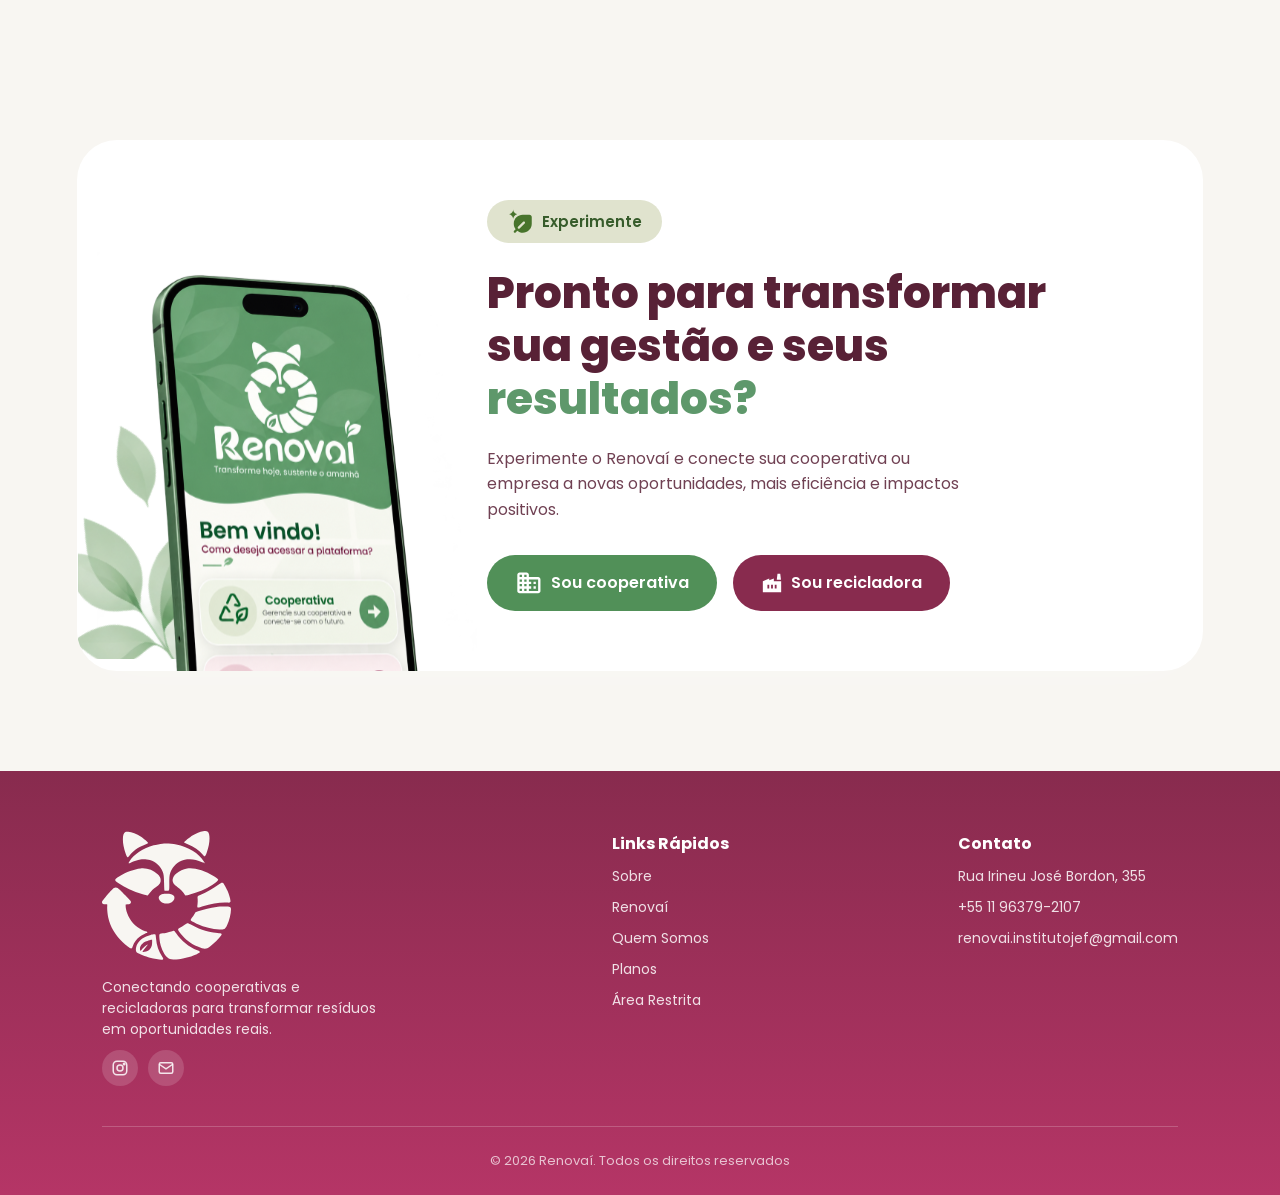
==== commit f35a8f3b: "feat & fix: adicionar imagem em quem somos e ajustar responsividade" ====
--- a/pages/quem_somos.html
+++ b/pages/quem_somos.html
@@ -42,19 +42,29 @@
                 </li>
 
                 <li>
-                    <a class="cta1" href="http://localhost:8080/cadastro" style="color: #fff; display: inline-flex; align-items: center; justify-content: center;">Começar agora</a>
+                    <a class="cta1" href="https://renovai-backend-athb.onrender.com/cadastro" style="color: #fff; display: inline-flex; align-items: center; justify-content: center;">Começar agora</a>
                 </li>
 
             </ul>
         </nav>
     </header>
     <main>
-       <section class="pesquisa-hero">
-        <h1 class="pesquisa-titulo">Um projeto que nasceu de uma <span class="pesquisa-destaque">pesquisa</span></h1>
-
-        <div class="pesquisa-imagens">
-            <div class="pesquisa-img-wrap">
-            </div>
+       <section class="hero hero-quem-somos">
+        <img src="../images/Rectangle 282.svg" alt="" class="hero-img-1">
+        <img src="../images/Rectangle 280.svg" alt="" class="hero-img-2">
+        <img src="../images/Rectangle 281.svg" alt="" class="hero-img-3">
+        <img src="../images/Rectangle 283.svg" alt="" class="hero-img-4">
+        <img src="../images/Rectangle 284.svg" alt="" class="hero-img-5">
+        <div class="images-hero">
+            <img src="../images/monitor-renova.svg" alt="Painel do Renovaí" class="hero-celular hero-monitor">
+            <img src="../images/folhinhas.svg" alt="" class="hero-folhas">
+            <img src="../images/predios (2).svg" alt="" class="hero-predios">
+            <img src="../images/fundo..svg" alt="" class="hero-fundo">
+        </div>
+        <div class="hero-texto">
+            <h1 class="titulo1">
+                <span class="title1">Um projeto que <br>nasceu de uma</span> <span class="title2">pesquisa</span>
+            </h1>
         </div>
 
         <div class="pesquisa-mascote">
--- a/css/style.css
+++ b/css/style.css
@@ -1968,11 +1968,13 @@
   grid-column: 1;
   grid-row: 2;
   min-height: 100px;
+  background-color: rgba(149, 198, 154, 0.23);
 }
 .importa-blank2 {
   grid-column: 2;
   grid-row: 1;
   min-height: 100px;
+  background-color: rgba(149, 198, 154, 0.23);
 }
 .importa-stat2 {
   grid-column: 2;
@@ -2168,6 +2170,7 @@
   background-color: #FAF9F6;
   border-radius: 20px;
   padding: 24px;
+  box-shadow: 0 6px 18px rgba(0, 0, 0, 0.12);
 }
 
 .caminho-feature-icone {
@@ -2582,6 +2585,32 @@
 
 @media (prefers-reduced-motion: reduce) {
   .valores-item { transition: none; }
+}
+
+/* Celular: todos os valores empilhados, sem rolagem fixa nem troca de grupos */
+@media (max-width: 768px) {
+  .valores-pista { height: auto !important; }
+  .valores-pin { position: static; }
+  .valores-grid {
+    flex-direction: column;
+    align-items: stretch;
+    gap: 20px;
+    padding: 28px 20px;
+  }
+  .valores-letras {
+    flex-direction: row;
+    justify-content: center;
+    line-height: 1;
+  }
+  .valores-letras span { font-size: 48px; }
+  .valores-lista { min-height: 0 !important; }
+  .valores.com-js .valores-item {
+    display: block !important;
+    opacity: 1;
+    transform: none;
+    transition: none;
+  }
+  .valores .valores-item h4 { width: auto; margin-right: 18px; }
 }
 
 .valores-item h4 {
@@ -3493,8 +3522,43 @@
   color: #456749;
 }
 
+/* O hero desce 80px (top: 80px) e o fundo transborda: corta na base e
+   reserva o espaço, para não cobrir a seção seguinte */
+.hero-quem-somos {
+  clip-path: inset(-400px 0 0 0);
+  margin-bottom: 80px;
+}
+
+.porque-importa {
+  position: relative;
+  z-index: 2;
+}
+
+/* Monitor no lugar do celular do hero (Quem somos) */
+.hero-monitor {
+  width: 560px;
+  max-width: 55%;
+  right: 6%;
+  top: 150px;
+}
+
 .pesquisa-imagens {
+  position: relative;
   justify-self: center;
+}
+
+.pesquisa-folhas {
+  position: absolute;
+  left: -40px;
+  bottom: -40px;
+  width: 45%;
+  z-index: 1;
+  opacity: 0.9;
+}
+
+.pesquisa-monitor {
+  position: relative;
+  z-index: 2;
 }
 
 .pesquisa-img-wrap {
@@ -3504,6 +3568,12 @@
   border-radius: 28px;
   overflow: hidden;
   background-color: #D9D9D9;
+}
+
+.pesquisa-monitor {
+  display: block;
+  width: min(420px, 100%);
+  height: auto;
 }
 
 .pesquisa-img-wrap + .pesquisa-img-wrap {
@@ -3774,29 +3844,6 @@
   filter: brightness(0) invert(90%) sepia(18%) saturate(500%) hue-rotate(50deg) brightness(98%);
 }
 
-/* ===== Botão "Sobre nós" da página Renovaí: fundo claro, borda e texto verdes ===== */
-.solucoes-hero .sobreNos {
-  background: #F8F6F2;
-  color: #456749;
-  border: 3px solid #519058;
-  box-shadow: none;
-  font-weight: 700;
-}
-
-.solucoes-hero .sobreNos img {
-  filter: none;
-}
-
-.solucoes-hero .sobreNos:hover {
-  filter: none;
-  background: #D0E8D4;
-  color: #456749 !important;
-}
-
-.solucoes-hero .sobreNos:hover img {
-  filter: none;
-}
-
 /* ===== Fundo verde com topo curvo atrás de Perguntas Frequentes + Experimente ===== */
 .fundo-faq {
   width: 100%;
@@ -3815,3 +3862,16 @@
 .fundo-faq .experimente {
   margin-top: 60px;
 }
+
+/* "Sou recicladora" -> "Experimente o app": texto em destaque */
+.btn-sou-recicladora.destaque {
+  font-weight: 800;
+  letter-spacing: 0.02em;
+  color: #FFFFFF !important;
+  background: #C04570;
+  box-shadow: 0 4px 14px rgba(192, 69, 112, 0.45);
+}
+
+.btn-sou-recicladora.destaque img {
+  filter: brightness(0) invert(1);
+}
--- a/css/responsive.css
+++ b/css/responsive.css
@@ -1397,6 +1397,9 @@
 
     .card-beneficio {
         max-width: none;
+        width: auto;
+        flex: 1 1 0;
+        margin-right: 0;
     }
 }
 
@@ -1500,7 +1503,7 @@
     }
 
     .experimente-celular {
-        top: 0;
+        top: 30px;
         left: 0;
     }
 
@@ -1512,6 +1515,50 @@
 
     .experimente-card {
         overflow: hidden;
+    }
+}
+
+/* Tablets largos (iPad Pro): card em linha */
+@media (min-width: 901px) and (max-width: 1200px) {
+    .experimente-card {
+        padding: 48px 48px 48px 0;
+        gap: 32px;
+        min-height: 420px;
+    }
+
+    .experimente-img {
+        width: 36%;
+        min-width: 280px;
+        margin: 0 0 0 24px;
+        align-self: stretch;
+    }
+
+    .experimente-celular {
+        top: 40px;
+        left: 0;
+    }
+
+    .experimente-folhas {
+        left: -10px;
+        bottom: -40px;
+        width: 60%;
+    }
+
+    .experimente-descricao {
+        font-size: 15px;
+        max-width: 100%;
+        margin-bottom: 24px;
+    }
+}
+
+/* Tablets */
+@media (min-width: 601px) and (max-width: 900px) {
+    .experimente-celular {
+        top: 60px;
+    }
+
+    .experimente-folhas {
+        bottom: -60px;
     }
 }
 
@@ -1642,9 +1689,11 @@
 
     .nav-links {
         display: none;
+        flex: 0 0 100%;
         flex-direction: column;
         align-items: stretch;
         width: 100%;
+        margin-left: 0;
         gap: 4px;
         padding-top: 12px;
     }
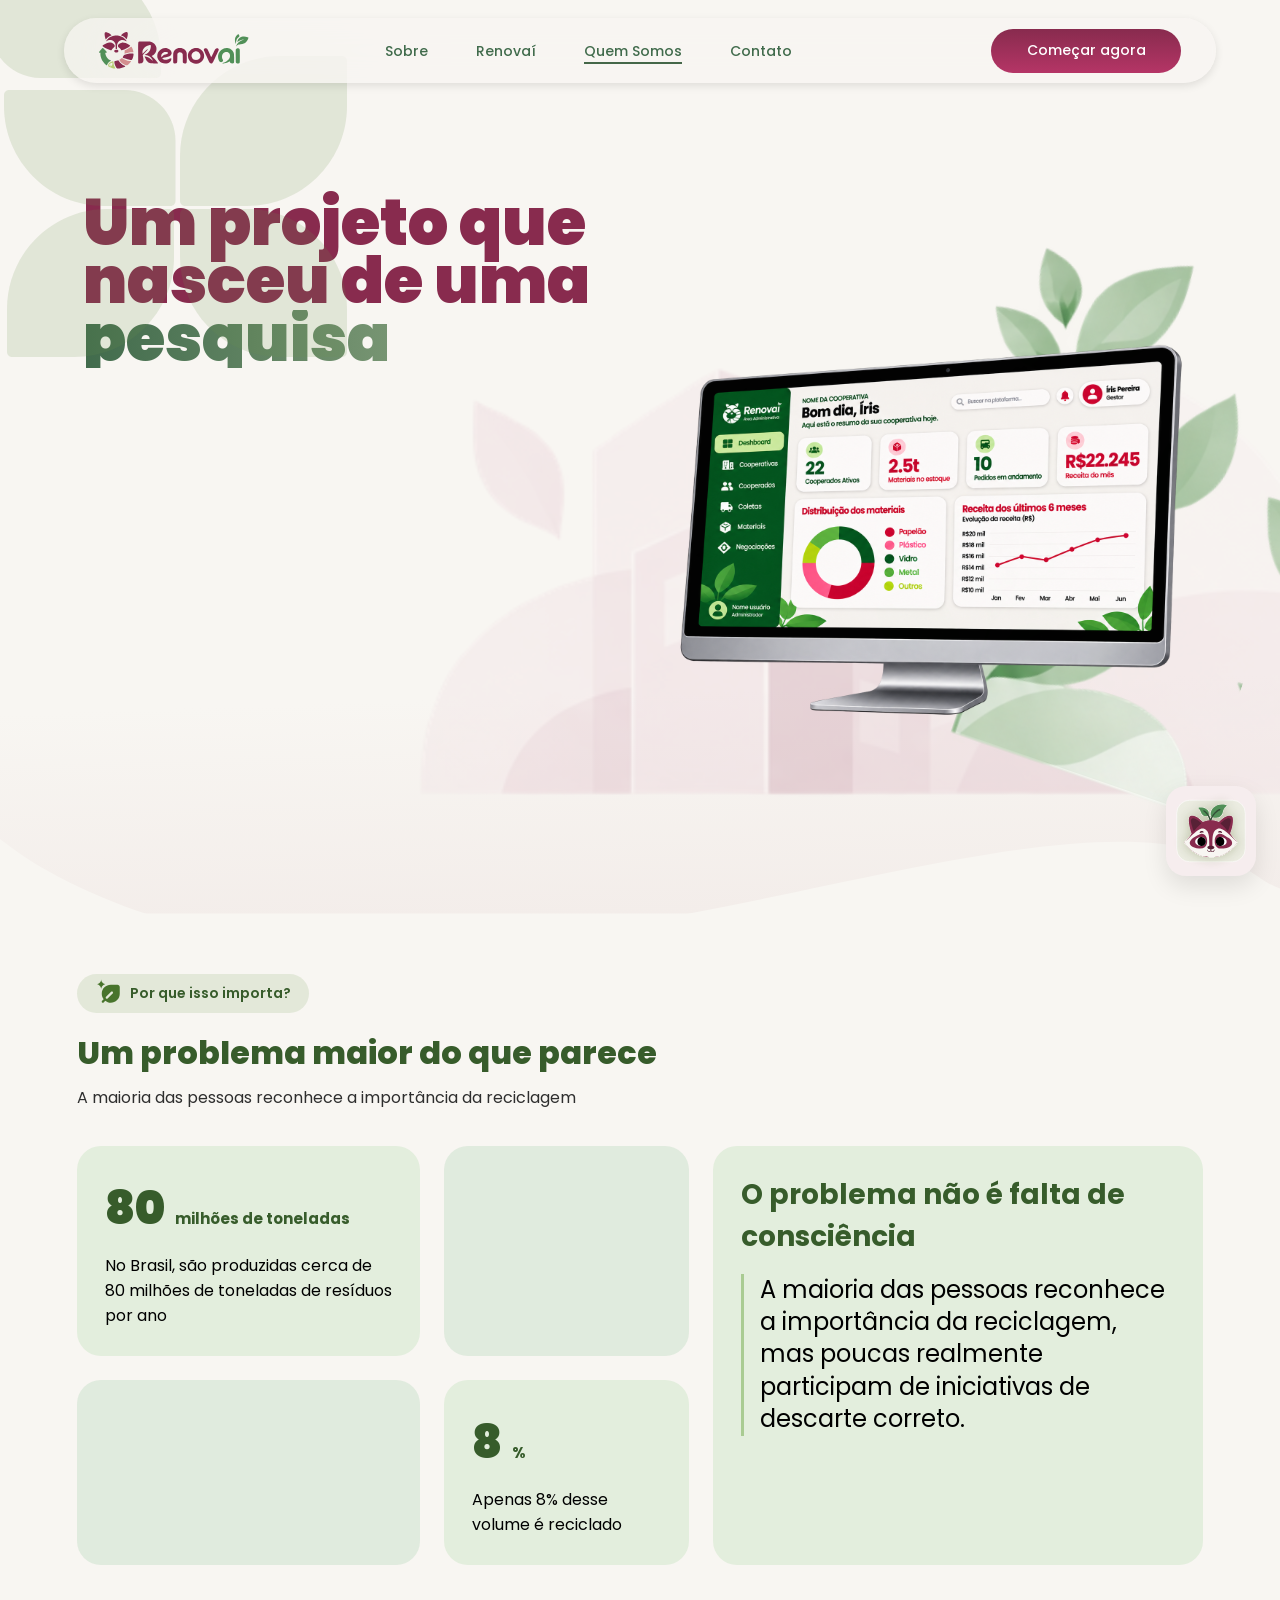
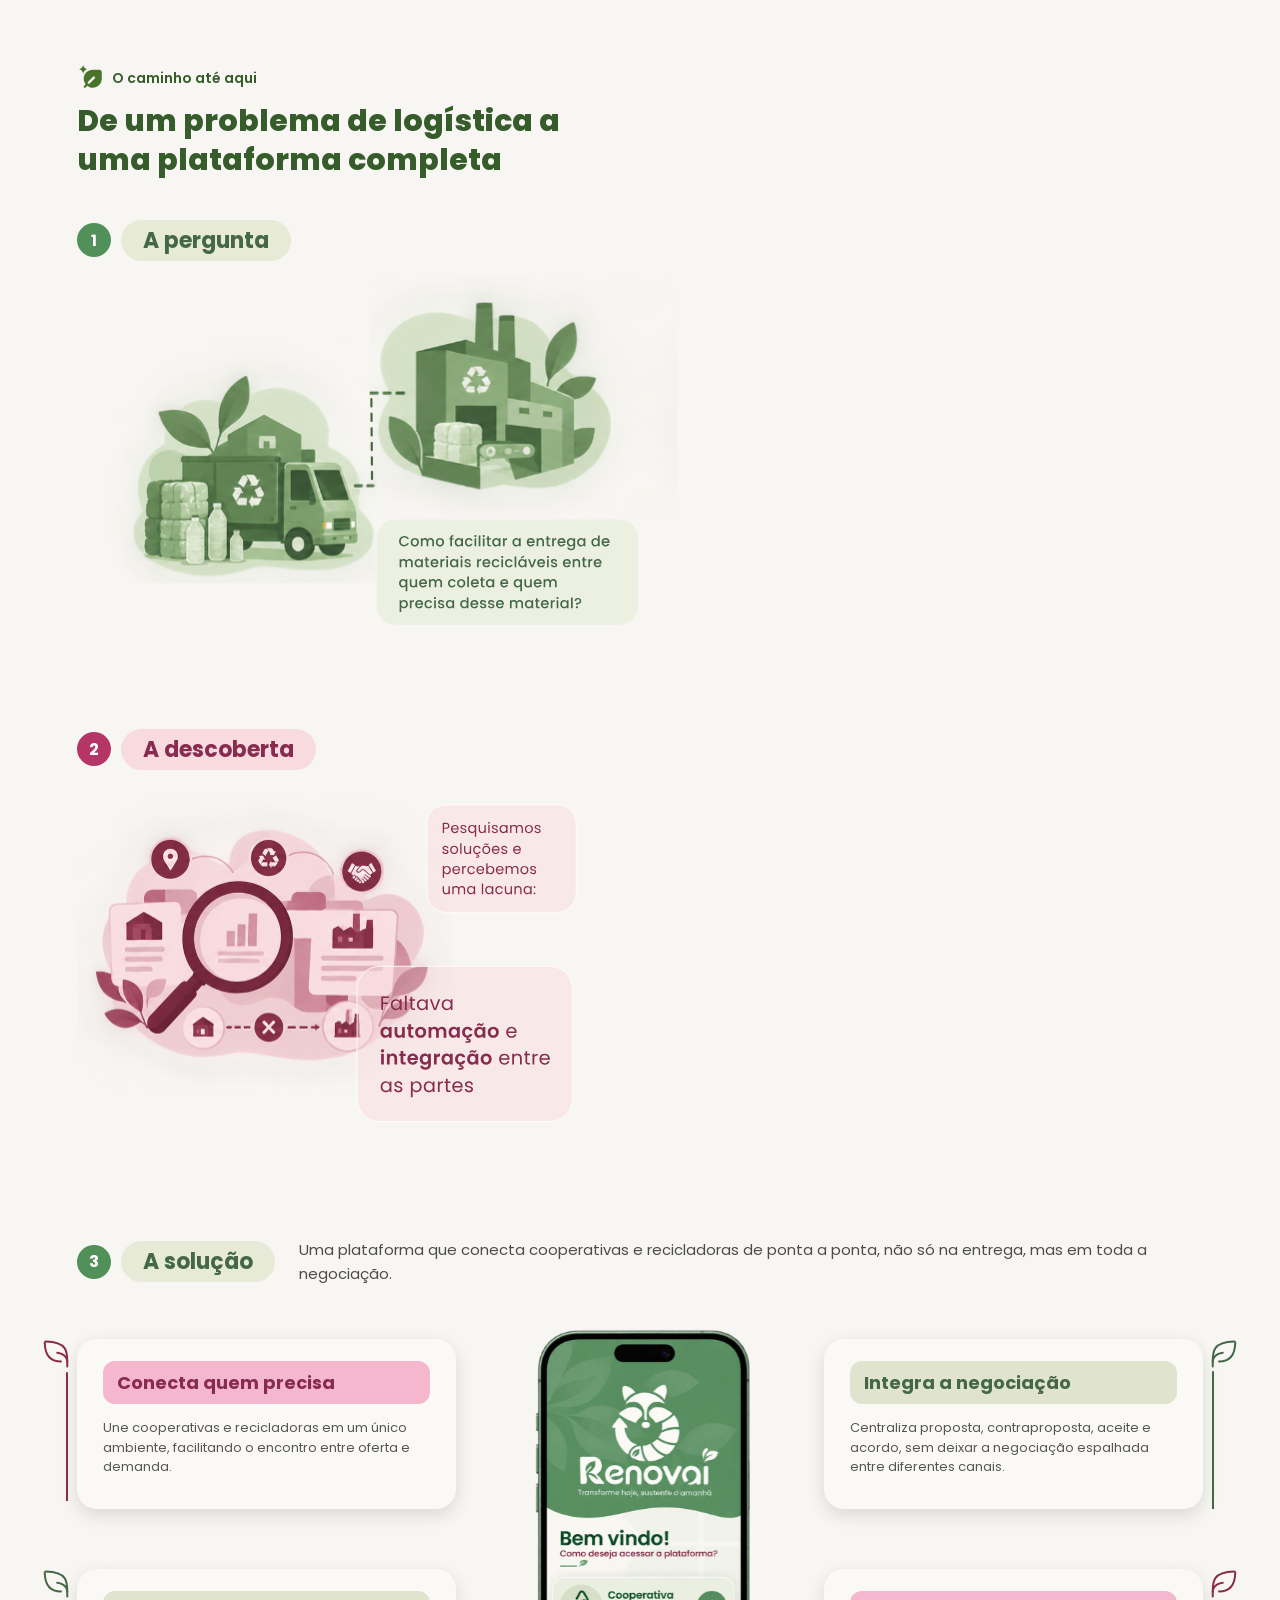
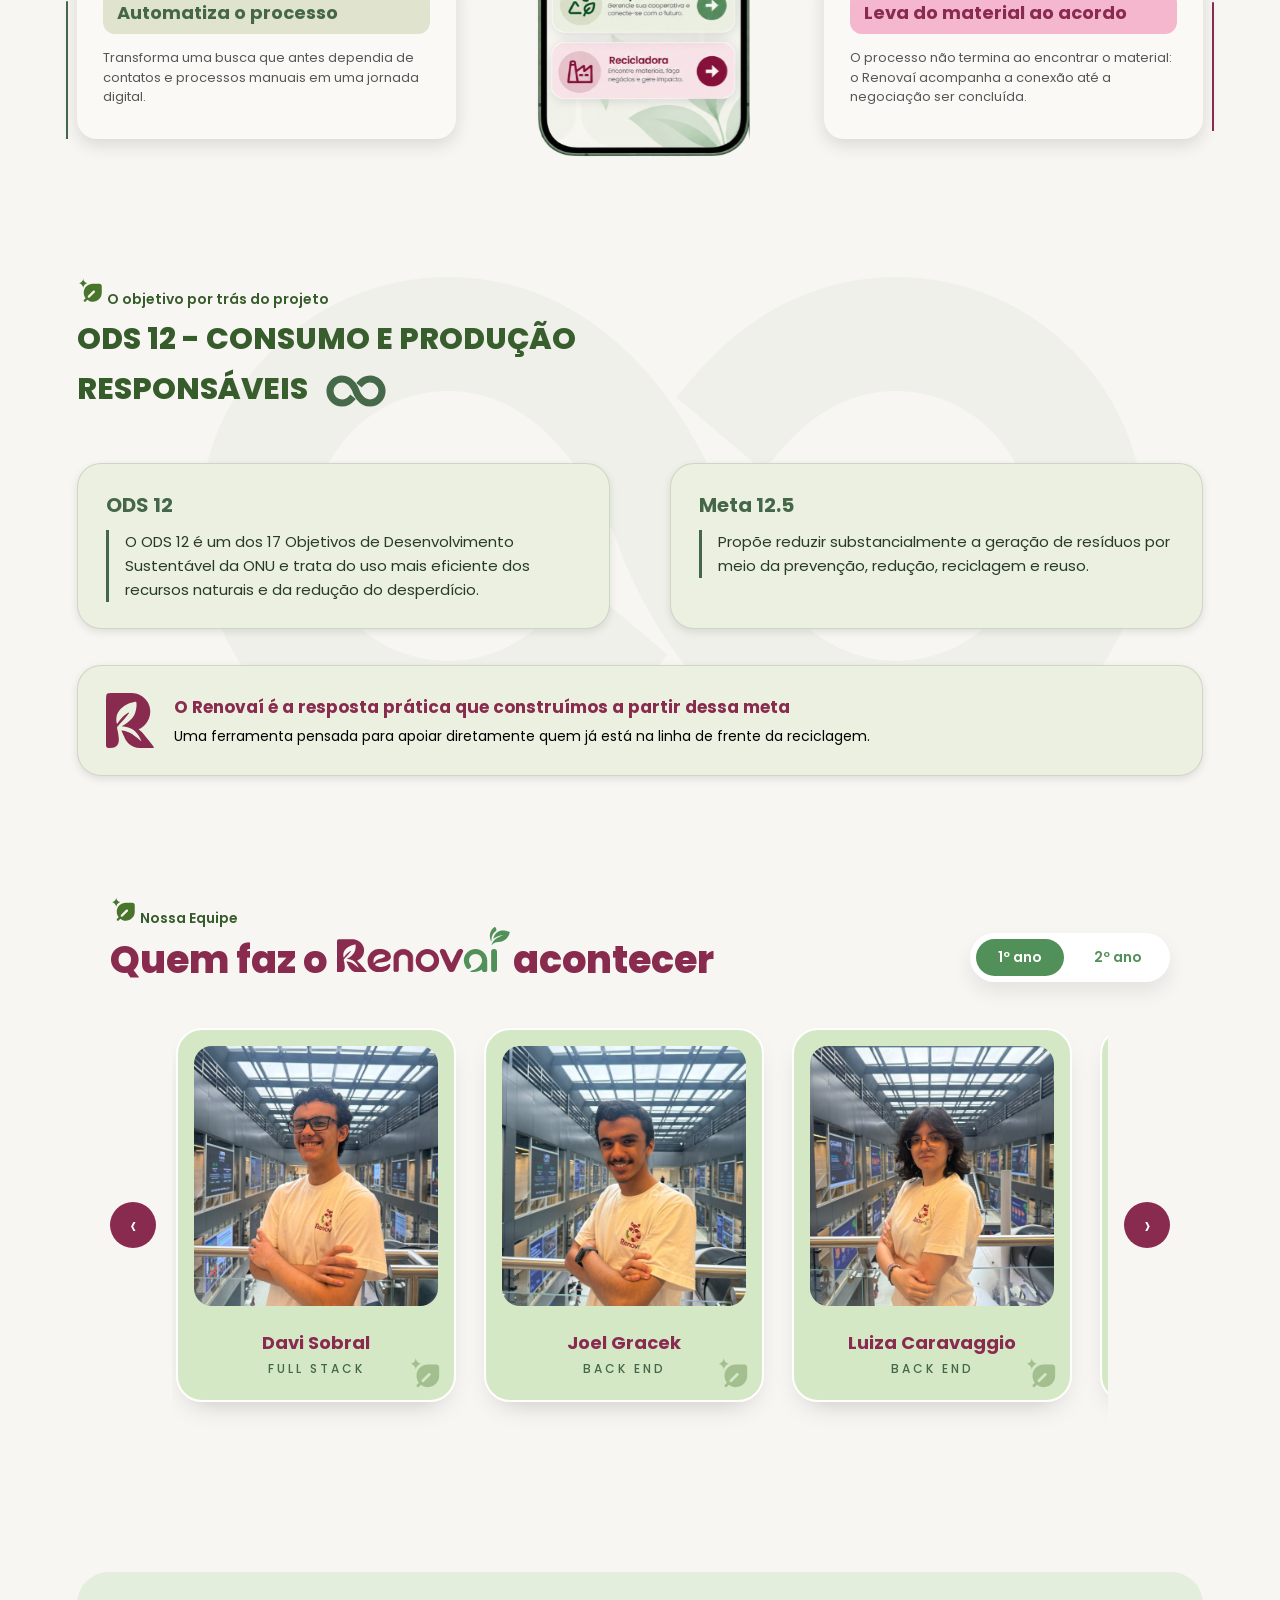
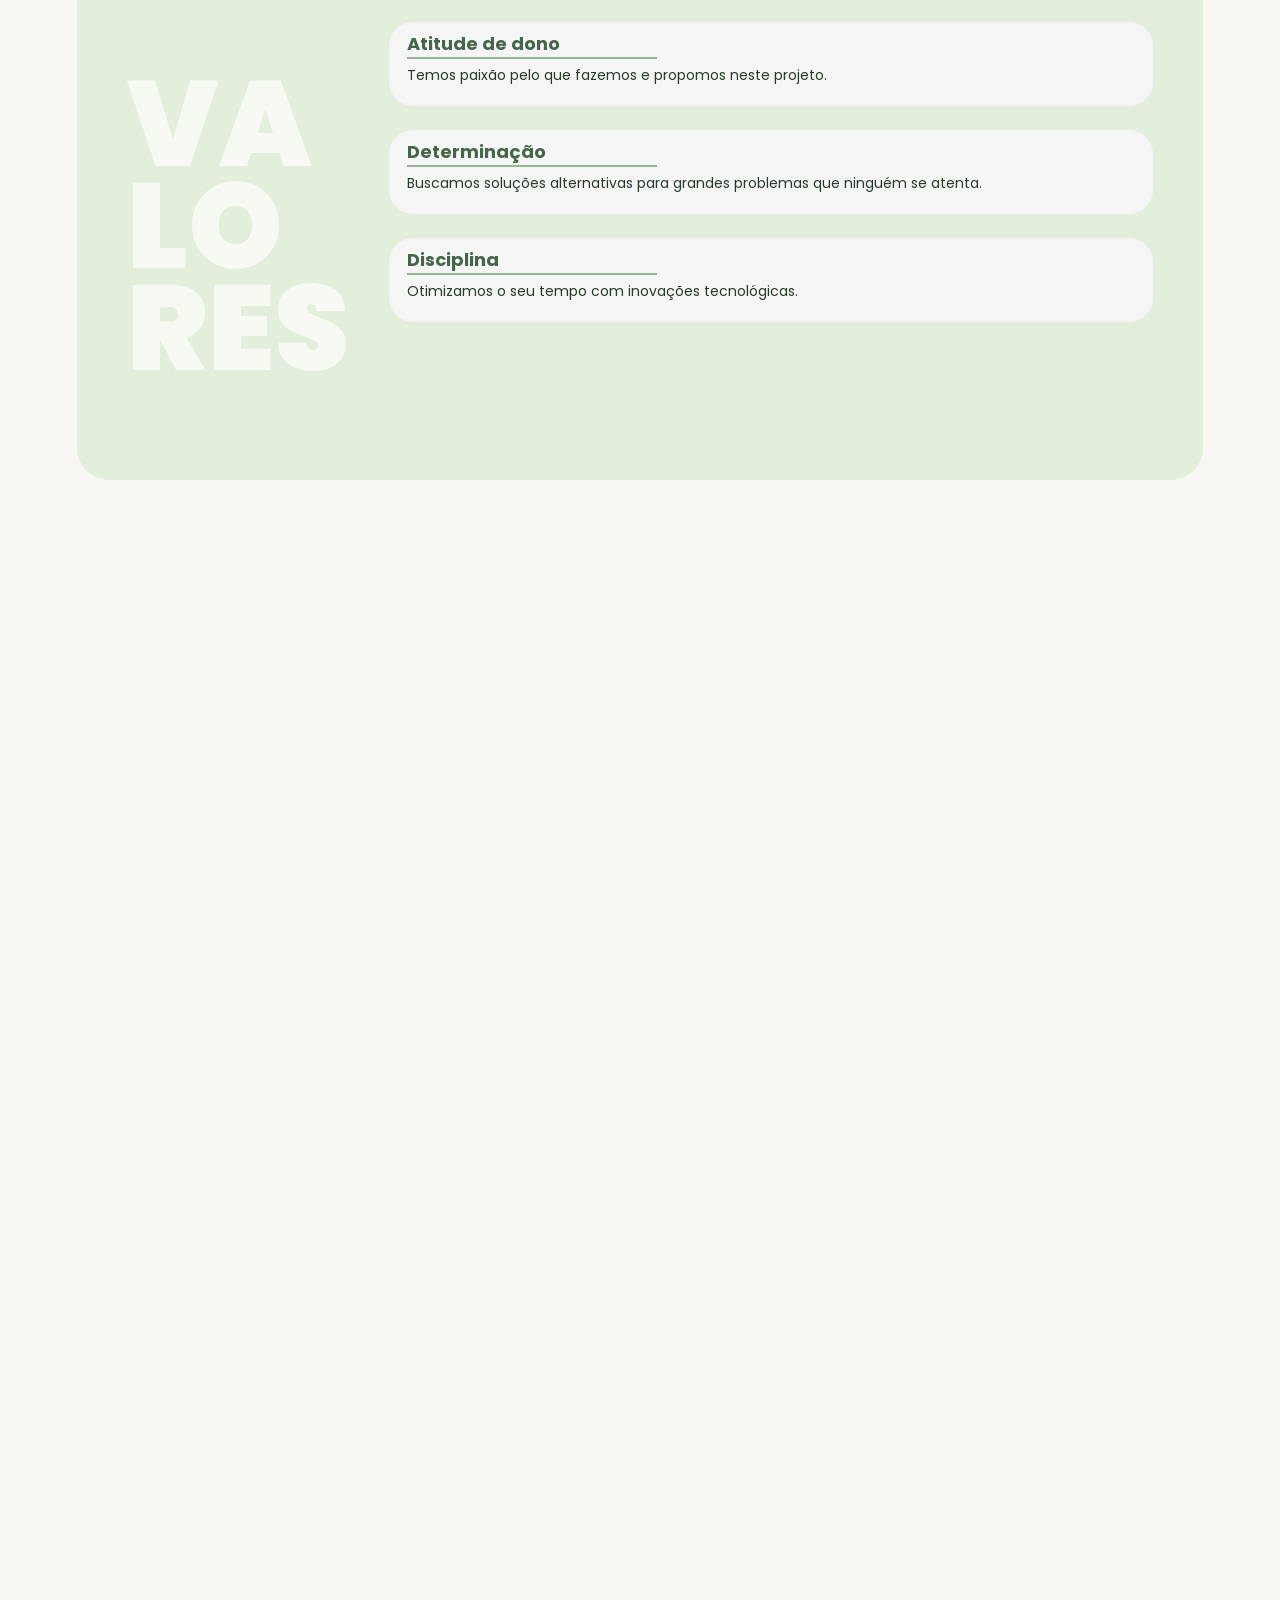
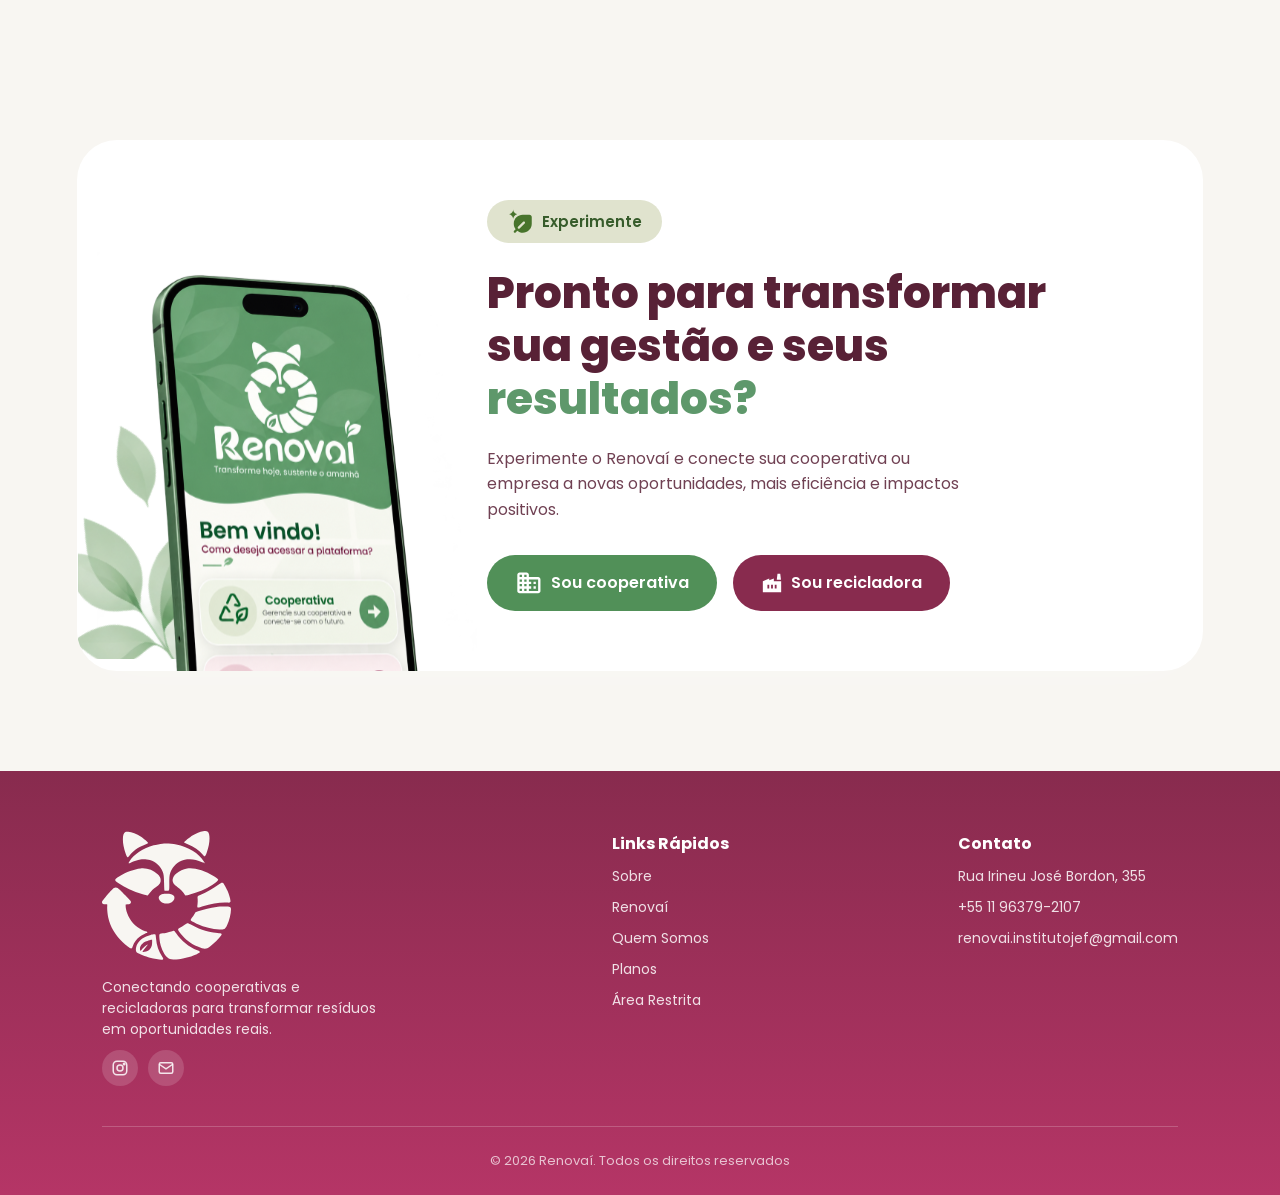
==== commit 5529b28b: "fix: ajustar chatbot do Nimo" ====
--- a/pages/quem_somos.html
+++ b/pages/quem_somos.html
@@ -67,10 +67,11 @@
             </h1>
         </div>
 
-        <div class="pesquisa-mascote">
+       </section>
+
+       <div class="pesquisa-mascote">
             <img src="../images/Nimo.svg" alt="">
-        </div>
-       </section> 
+       </div>
 
        <section class="porque-importa">
         <span class="importa-badge"><img src="../images/Leaf spark.svg" alt=""> Por que isso importa?</span>
--- a/css/responsive.css
+++ b/css/responsive.css
@@ -1770,3 +1770,16 @@
         width: min(300px, 100%);
     }
 }
+
+/* Quem somos: retângulos decorativos menores e atrás do título em tablet/celular */
+@media (max-width: 900px) {
+    .hero-quem-somos .hero-img-1,
+    .hero-quem-somos .hero-img-2,
+    .hero-quem-somos .hero-img-3,
+    .hero-quem-somos .hero-img-4,
+    .hero-quem-somos .hero-img-5 {
+        max-width: 24%;
+        opacity: 0.5;
+        margin-top: 90px;
+    }
+}
